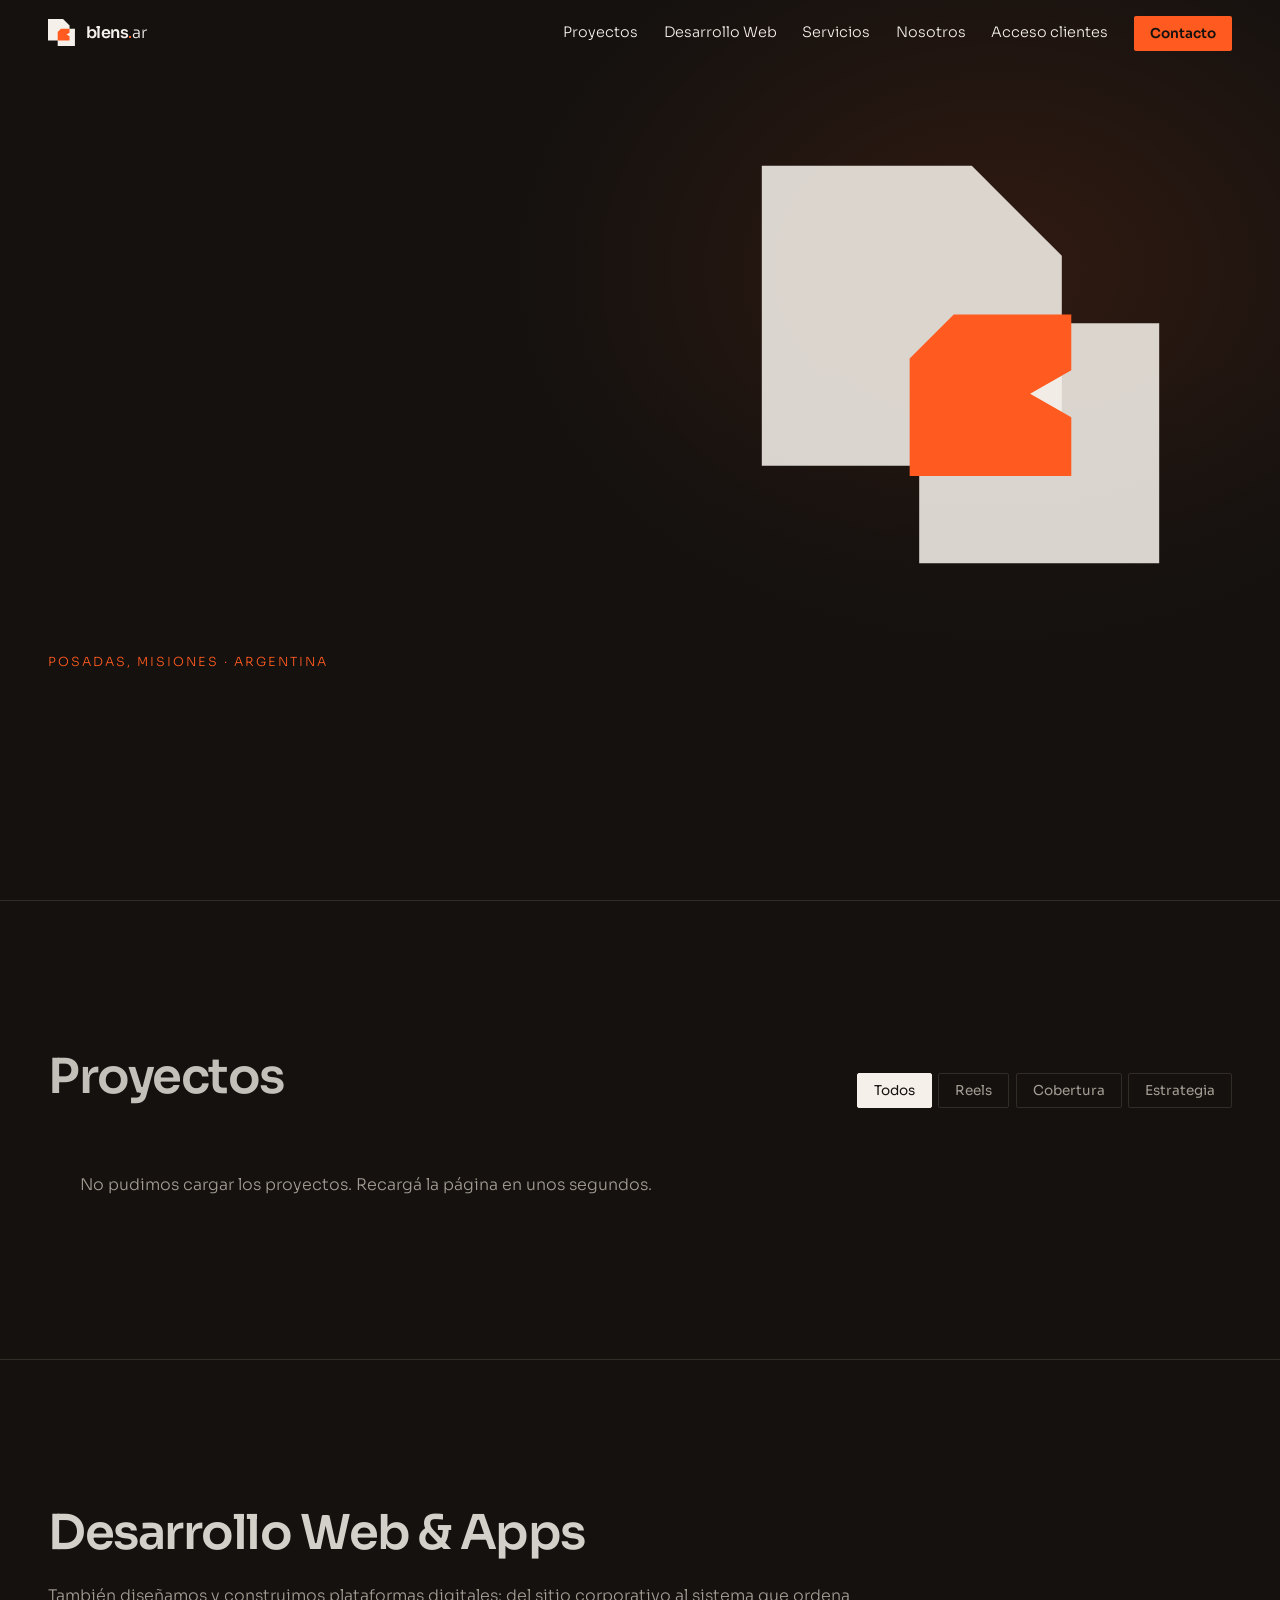
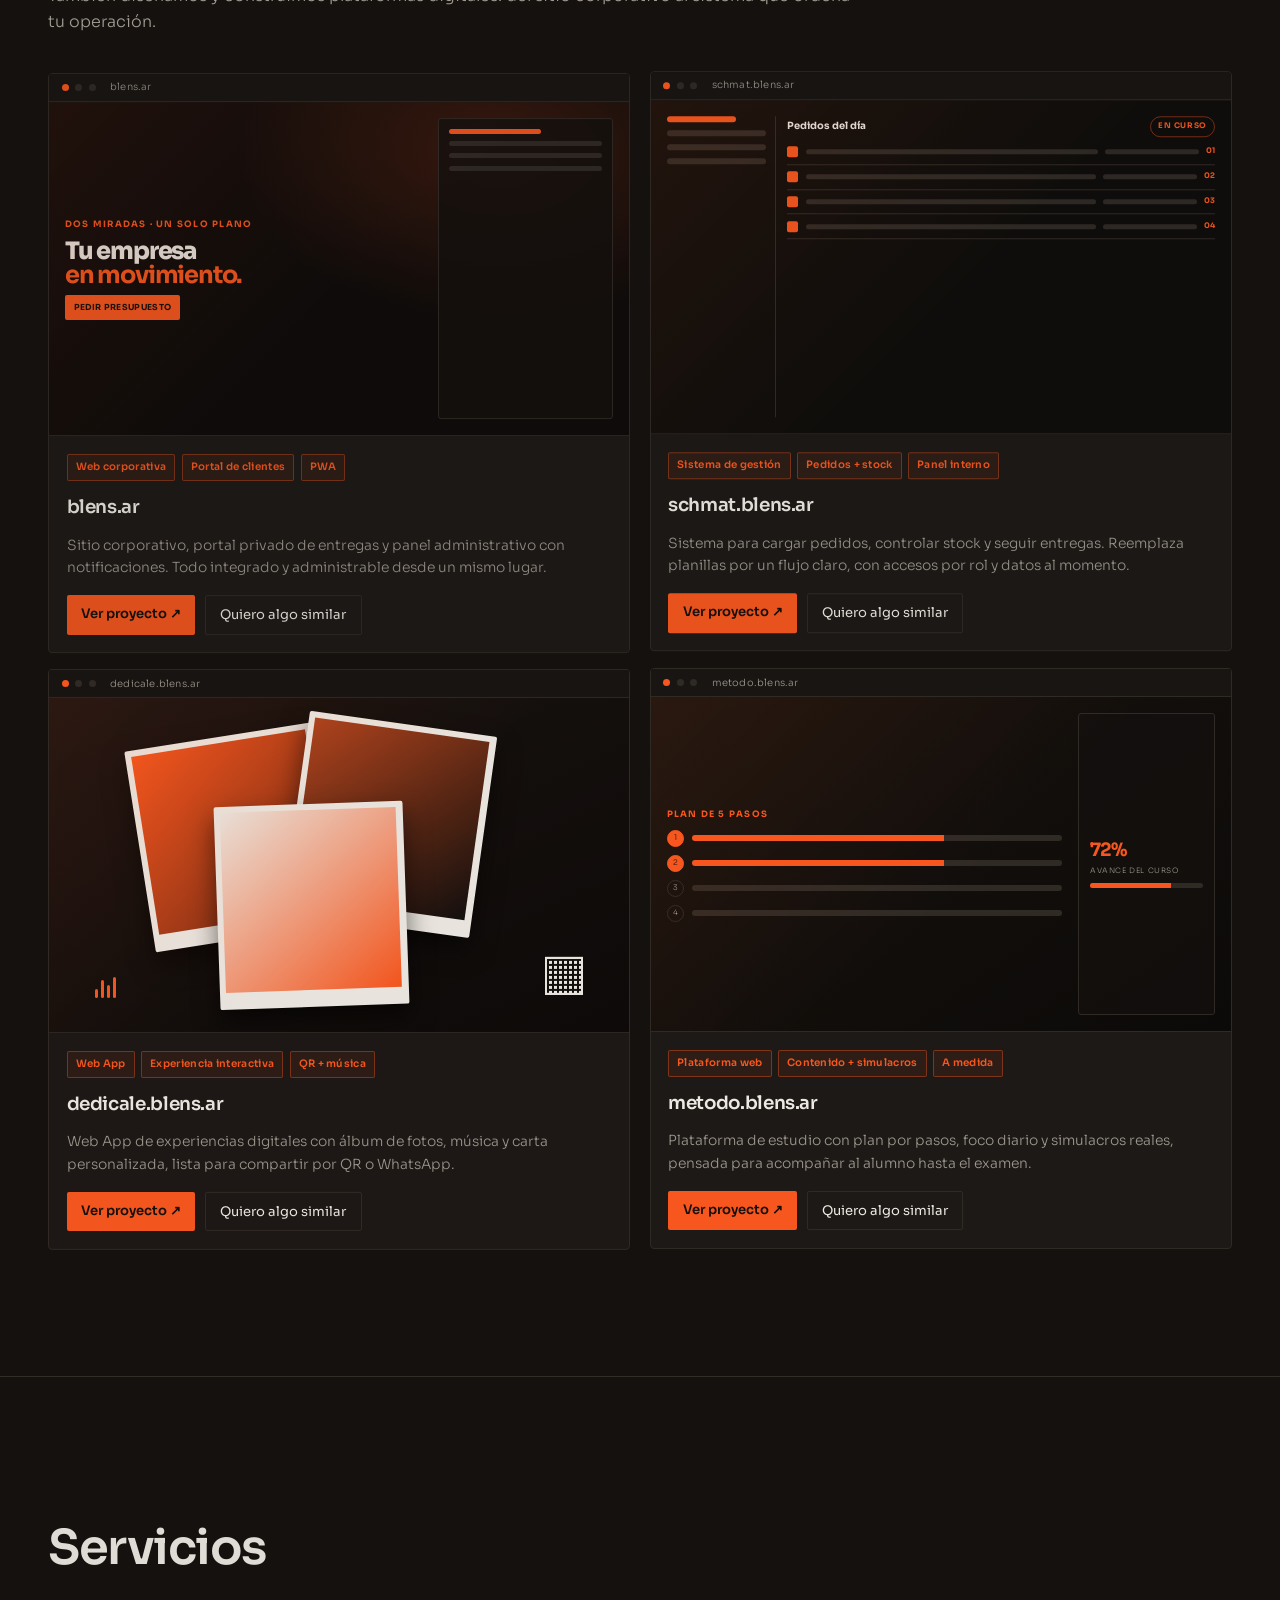
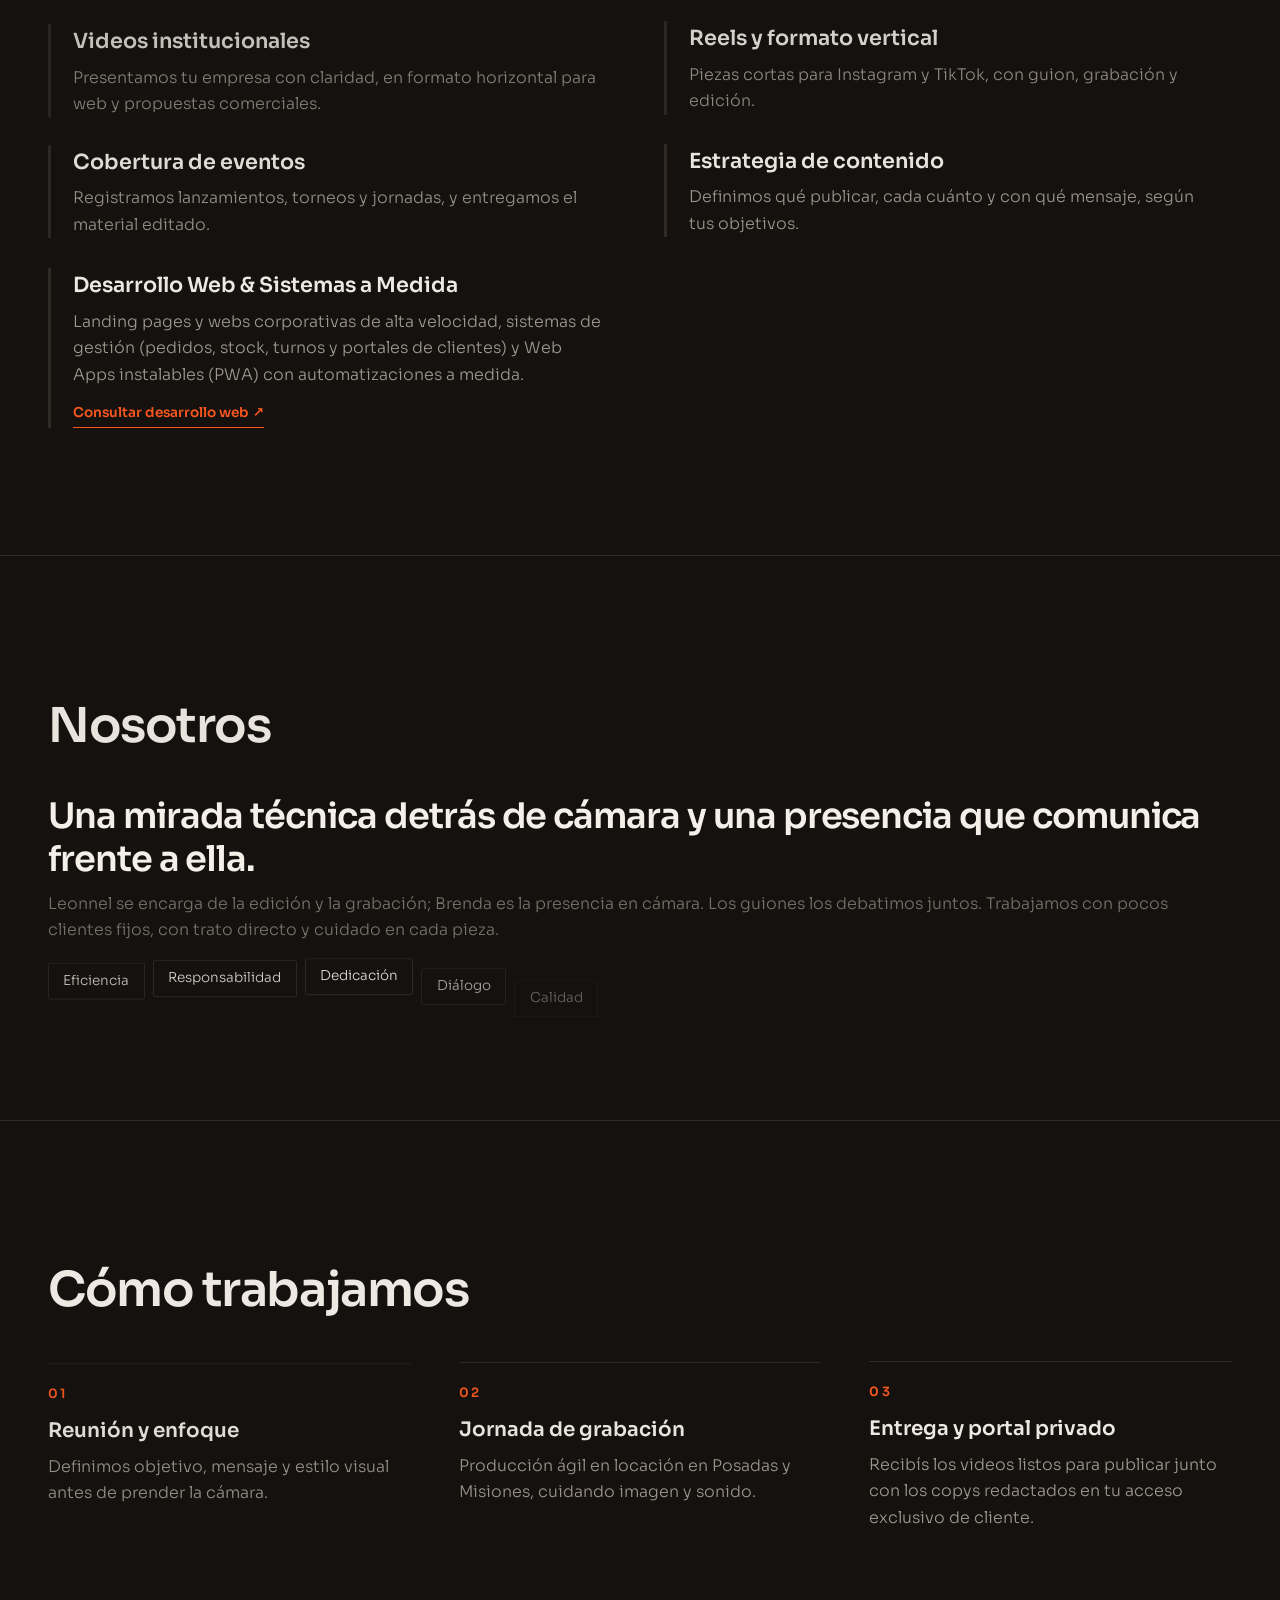
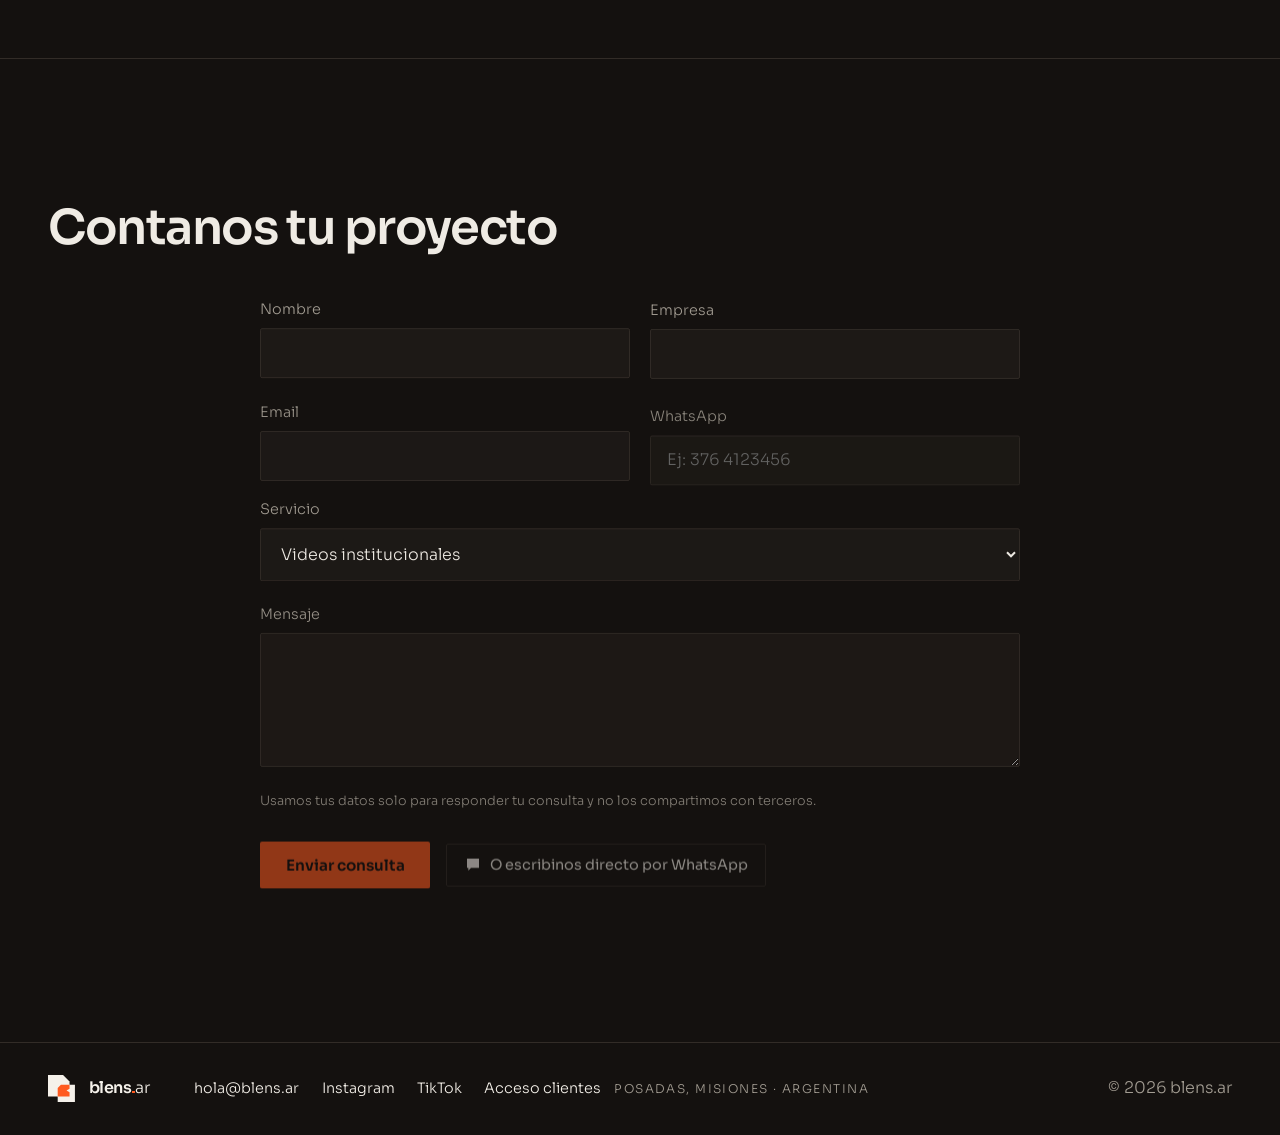
==== public/index.html @ 1a388235 "Optimiza rendimiento, móvil y SEO del sitio" ====
<!doctype html>
<html lang="es-AR">
<head>
<meta charset="utf-8">
<meta name="viewport" content="width=device-width,initial-scale=1">
<title>blens.ar | Audiovisual y Desarrollo Web en Posadas</title>
<meta name="description" content="Producción audiovisual y desarrollo web en Posadas, Misiones: videos, reels, landing pages, sistemas y apps a medida. Dos miradas, un solo plano.">
<meta name="theme-color" content="#14110F">
<meta name="geo.region" content="AR-N">
<meta name="geo.placename" content="Posadas, Misiones">
<meta name="geo.position" content="-27.3671;-55.8961">
<meta name="ICBM" content="-27.3671, -55.8961">
<link rel="canonical" href="https://blens.ar/">
<link rel="icon" href="assets/favicon.svg" type="image/svg+xml">
<link rel="apple-touch-icon" href="assets/apple-touch-icon.png">
<meta property="og:type" content="website"><meta property="og:locale" content="es_AR"><meta property="og:site_name" content="blens.ar">
<meta property="og:title" content="blens.ar | Audiovisual y Desarrollo Web en Posadas">
<meta property="og:description" content="Producción audiovisual y desarrollo web en Posadas, Misiones: videos, reels, landing pages, sistemas y apps a medida.">
<meta property="og:url" content="https://blens.ar/"><meta property="og:image" content="https://blens.ar/assets/og.png"><meta property="og:image:width" content="1200"><meta property="og:image:height" content="630">
<meta name="twitter:card" content="summary_large_image"><meta name="twitter:title" content="blens.ar | Audiovisual y Desarrollo Web en Posadas"><meta name="twitter:description" content="Producción audiovisual y desarrollo web en Posadas, Misiones: videos, reels, landing pages, sistemas y apps a medida."><meta name="twitter:image" content="https://blens.ar/assets/og.png">
<script type="application/ld+json">{"@context":"https://schema.org","@type":"ProfessionalService","name":"blens.ar","url":"https://blens.ar/","logo":"https://blens.ar/assets/og.png","description":"Producción audiovisual y desarrollo web a medida en Posadas, Misiones: videos, reels, landing pages, sistemas de gestión y Web Apps PWA para empresas.","telephone":"+54 9 376 458-8477","email":"hola@blens.ar","address":{"@type":"PostalAddress","addressLocality":"Posadas","addressRegion":"Misiones","addressCountry":"AR"},"areaServed":["AR","Posadas","Misiones"],"serviceType":["Producción audiovisual","Desarrollo web a medida","Sistemas de gestión","Web Apps PWA"],"hasOfferCatalog":{"@type":"OfferCatalog","name":"Servicios blens.ar","itemListElement":[{"@type":"OfferCatalog","name":"Audiovisual","itemListElement":[{"@type":"Offer","itemOffered":{"@type":"Service","name":"Videos y reels para empresas"}},{"@type":"Offer","itemOffered":{"@type":"Service","name":"Cobertura de eventos y estrategia de contenido"}}]},{"@type":"OfferCatalog","name":"Desarrollo Web y Apps","itemListElement":[{"@type":"Offer","itemOffered":{"@type":"Service","name":"Landing pages y webs corporativas"}},{"@type":"Offer","itemOffered":{"@type":"Service","name":"Sistemas de gestión y portales de clientes"}},{"@type":"Offer","itemOffered":{"@type":"Service","name":"Web Apps instalables PWA y automatizaciones"}}]}]},"sameAs":["https://www.instagram.com/blens.ar","https://www.tiktok.com/@blens.ar"]}</script>
<link rel="preconnect" href="https://fonts.googleapis.com">
<link rel="preconnect" href="https://fonts.gstatic.com" crossorigin>
<link rel="preload" as="style" href="https://fonts.googleapis.com/css2?family=Sora:wght@200;400;600;800&display=swap">
<link rel="stylesheet" href="https://fonts.googleapis.com/css2?family=Sora:wght@200;400;600;800&display=swap" media="print" data-fonts>
<noscript><link rel="stylesheet" href="https://fonts.googleapis.com/css2?family=Sora:wght@200;400;600;800&display=swap"></noscript>
<link rel="stylesheet" href="styles.css?v=20">
</head>
<body>
<a class="skip" href="#proyectos">Ir al contenido</a>
<svg class="sprite" aria-hidden="true">
  <symbol id="mark" viewBox="0 0 130 130"><polygon points="0,0 70,0 100,30 100,100 0,100" fill="#F5F1EA"/><polygon points="60,45 125,45 125,125 45,125 45,60" fill="#F5F1EA"/><polygon points="60,45 100,45 100,64 86,72 100,80 100,100 45,100 45,60" fill="#FF5A1F"/></symbol>
</svg>

<header class="nav" id="nav">
  <a class="brand" href="#inicio" aria-label="blens.ar, inicio"><svg class="mark"><use href="#mark"/></svg><span class="wm">blens<i></i><b>ar</b></span></a>
  <button class="burger" type="button" aria-label="Abrir menú" aria-expanded="false" aria-controls="menu"><span></span><span></span><span></span></button>
  <nav id="menu" aria-label="Principal">
    <a href="#proyectos">Proyectos</a><a href="#desarrollo">Desarrollo Web</a><a href="#servicios">Servicios</a><a href="#nosotros">Nosotros</a><a class="keep" href="portal/">Acceso clientes</a>
    <a class="btn sm" href="#contacto">Contacto</a>
  </nav>
</header>

<main>
<section class="hero" id="inicio">
  <div class="frames" aria-hidden="true"><svg viewBox="-5 -5 140 140"><polygon class="f1" points="0,0 70,0 100,30 100,100 0,100" fill="#F5F1EA"/><polygon class="f2" points="60,45 125,45 125,125 45,125 45,60" fill="#F5F1EA"/><polygon class="f3" points="60,45 100,45 100,64 86,72 100,80 100,100 45,100 45,60" fill="#FF5A1F"/></svg></div>
  <div class="hero-in">
    <h1><span class="ln">Dos miradas</span><span class="ln">para contar</span><span class="ln">tu empresa.</span></h1>
    <p class="loc">Posadas, Misiones · Argentina</p>
    <p class="lead">Producimos videos, reels y cobertura para empresas que quieren comunicar con seriedad y que los vean.</p>
    <div class="cta"><a class="btn mag" href="#contacto">Pedir presupuesto</a><a class="link" href="#proyectos">Ver proyectos</a><a class="wa-btn" data-wa href="wa.php?text=Hola%20Blens%2C%20quiero%20consultar%20por%20producci%C3%B3n%20de%20video%20para%20mi%20empresa." target="_blank" rel="noopener"><svg viewBox="0 0 24 24" width="16" height="16" fill="currentColor" aria-hidden="true"><path d="M3 3h18v14H9l-4 4v-4H3z"/></svg><span>Escribinos por WhatsApp</span></a></div>
  </div>
  <aside class="hero-feature" id="hero-feature" hidden></aside>
</section>

<section class="sec" id="proyectos">
  <div class="head">
    <h2 class="h2">Proyectos</h2>
    <div class="fwrap">
      <div class="filters" role="group" aria-label="Filtrar proyectos">
        <button class="on" data-f="all">Todos</button><button data-f="reels">Reels</button>
        <button data-f="cobertura">Cobertura</button><button data-f="estrategia">Estrategia</button>
      </div>
      <button class="client-chip" id="client-chip" type="button" hidden title="Quitar el filtro por cliente"></button>
    </div>
  </div>
  <div class="gwrap">
    <button class="gnav prev" type="button" aria-label="Ver anteriores" hidden><svg viewBox="0 0 24 24" width="20" height="20" aria-hidden="true"><path d="M15 5l-7 7 7 7" fill="none" stroke="currentColor" stroke-width="2.4" stroke-linecap="round" stroke-linejoin="round"/></svg></button>
    <div class="grid" id="grid">
    <p class="mut empty">Cargando proyectos…</p>
  </div>
    <button class="gnav next" type="button" aria-label="Ver más proyectos" hidden><svg viewBox="0 0 24 24" width="20" height="20" aria-hidden="true"><path d="M9 5l7 7-7 7" fill="none" stroke="currentColor" stroke-width="2.4" stroke-linecap="round" stroke-linejoin="round"/></svg></button>
  </div>
  <p class="swipe-hint" id="swipe-hint" hidden>Deslizá para ver más <span aria-hidden="true">→</span></p>
</section>

<section class="sec" id="desarrollo">
  <div class="head">
    <h2 class="h2">Desarrollo Web &amp; Apps</h2>
    <p class="sec-lead">También diseñamos y construimos plataformas digitales: del sitio corporativo al sistema que ordena tu operación.</p>
  </div>
  <div class="web-grid">
    <article class="web-card">
      <div class="mock mock-blens" aria-hidden="true">
        <div class="mock-bar"><span class="mock-dot"></span><span class="mock-dot"></span><span class="mock-dot"></span><span class="mock-url">blens.ar</span></div>
        <div class="mock-screen">
          <div class="mock-hero"><span class="mock-kicker">DOS MIRADAS · UN SOLO PLANO</span><span class="mock-title">Tu empresa<br><b>en movimiento.</b></span><span class="mock-cta">PEDIR PRESUPUESTO</span></div>
          <div class="mock-panel"><span></span><span></span><span></span><span></span></div>
        </div>
      </div>
      <div class="web-body">
        <div class="web-badges"><span>Web corporativa</span><span>Portal de clientes</span><span>PWA</span></div>
        <h3>blens.ar</h3>
        <p>Sitio corporativo, portal privado de entregas y panel administrativo con notificaciones. Todo integrado y administrable desde un mismo lugar.</p>
        <div class="web-actions">
          <a class="btn sm" href="https://blens.ar/" target="_blank" rel="noopener" aria-label="Ver proyecto blens.ar en una pestaña nueva">Ver proyecto ↗</a>
          <a class="wa-btn sm" data-wa-web href="wa.php?text=Hola%20Leo%2C%20me%20interesa%20consultar%20por%20el%20desarrollo%20de%20una%20p%C3%A1gina%20web%20o%20sistema%20a%20medida." target="_blank" rel="noopener">Quiero algo similar</a>
        </div>
      </div>
    </article>
    <article class="web-card">
      <div class="mock mock-schmat" aria-hidden="true">
        <div class="mock-bar"><span class="mock-dot"></span><span class="mock-dot"></span><span class="mock-dot"></span><span class="mock-url">schmat.blens.ar</span></div>
        <div class="mock-screen">
          <div class="mock-side"><span></span><span></span><span></span><span></span></div>
          <div class="mock-dash">
            <div class="mock-head"><b>Pedidos del día</b><em>EN CURSO</em></div>
            <div class="mock-table">
              <div class="mock-row"><i></i><span></span><span class="mock-cut"></span><b>01</b></div>
              <div class="mock-row"><i></i><span></span><span class="mock-cut"></span><b>02</b></div>
              <div class="mock-row"><i></i><span></span><span class="mock-cut"></span><b>03</b></div>
              <div class="mock-row"><i></i><span></span><span class="mock-cut"></span><b>04</b></div>
            </div>
          </div>
        </div>
      </div>
      <div class="web-body">
        <div class="web-badges"><span>Sistema de gestión</span><span>Pedidos + stock</span><span>Panel interno</span></div>
        <h3>schmat.blens.ar</h3>
        <p>Sistema para cargar pedidos, controlar stock y seguir entregas. Reemplaza planillas por un flujo claro, con accesos por rol y datos al momento.</p>
        <div class="web-actions">
          <a class="btn sm" href="https://schmat.blens.ar/" target="_blank" rel="noopener" aria-label="Ver proyecto schmat.blens.ar en una pestaña nueva">Ver proyecto ↗</a>
          <a class="wa-btn sm" data-wa-web href="wa.php?text=Hola%20Leo%2C%20me%20interesa%20consultar%20por%20el%20desarrollo%20de%20una%20p%C3%A1gina%20web%20o%20sistema%20a%20medida." target="_blank" rel="noopener">Quiero algo similar</a>
        </div>
      </div>
    </article>
    <article class="web-card">
      <div class="mock mock-dedicale" aria-hidden="true">
        <div class="mock-bar"><span class="mock-dot"></span><span class="mock-dot"></span><span class="mock-dot"></span><span class="mock-url">dedicale.blens.ar</span></div>
        <div class="mock-screen">
          <div class="mock-polaroids">
            <span class="mock-polaroid"></span><span class="mock-polaroid"></span><span class="mock-polaroid"></span>
            <span class="mock-music"><i></i><i></i><i></i><i></i></span>
            <span class="mock-qr"></span>
          </div>
        </div>
      </div>
      <div class="web-body">
        <div class="web-badges"><span>Web App</span><span>Experiencia interactiva</span><span>QR + música</span></div>
        <h3>dedicale.blens.ar</h3>
        <p>Web App de experiencias digitales con álbum de fotos, música y carta personalizada, lista para compartir por QR o WhatsApp.</p>
        <div class="web-actions">
          <a class="btn sm" href="https://dedicale.blens.ar/" target="_blank" rel="noopener" aria-label="Ver proyecto dedicale.blens.ar en una pestaña nueva">Ver proyecto ↗</a>
          <a class="wa-btn sm" data-wa-web href="wa.php?text=Hola%20Leo%2C%20me%20interesa%20consultar%20por%20el%20desarrollo%20de%20una%20p%C3%A1gina%20web%20o%20sistema%20a%20medida." target="_blank" rel="noopener">Quiero algo similar</a>
        </div>
      </div>
    </article>
    <article class="web-card">
      <div class="mock mock-metodo" aria-hidden="true">
        <div class="mock-bar"><span class="mock-dot"></span><span class="mock-dot"></span><span class="mock-dot"></span><span class="mock-url">metodo.blens.ar</span></div>
        <div class="mock-screen">
          <div class="mock-plan">
            <b class="mock-plan-head">PLAN DE 5 PASOS</b>
            <div class="mock-mstep on"><i>1</i><span></span></div>
            <div class="mock-mstep on"><i>2</i><span></span></div>
            <div class="mock-mstep"><i>3</i><span></span></div>
            <div class="mock-mstep"><i>4</i><span></span></div>
          </div>
          <div class="mock-progress"><b>72%</b><span>AVANCE DEL CURSO</span><div class="mock-progress-bar"></div></div>
        </div>
      </div>
      <div class="web-body">
        <div class="web-badges"><span>Plataforma web</span><span>Contenido + simulacros</span><span>A medida</span></div>
        <h3>metodo.blens.ar</h3>
        <p>Plataforma de estudio con plan por pasos, foco diario y simulacros reales, pensada para acompañar al alumno hasta el examen.</p>
        <div class="web-actions">
          <a class="btn sm" href="https://metodo.blens.ar/" target="_blank" rel="noopener" aria-label="Ver proyecto metodo.blens.ar en una pestaña nueva">Ver proyecto ↗</a>
          <a class="wa-btn sm" data-wa-web href="wa.php?text=Hola%20Leo%2C%20me%20interesa%20consultar%20por%20el%20desarrollo%20de%20una%20p%C3%A1gina%20web%20o%20sistema%20a%20medida." target="_blank" rel="noopener">Quiero algo similar</a>
        </div>
      </div>
    </article>
  </div>
</section>

<section class="sec" id="clientes" hidden>
  <h2 class="h2">Confían en nosotros</h2>
  <div class="logos" id="logos"></div>
</section>

<section class="sec" id="servicios">
  <h2 class="h2">Servicios</h2>
  <ul class="svc">
    <li><h3>Videos institucionales</h3><p>Presentamos tu empresa con claridad, en formato horizontal para web y propuestas comerciales.</p></li>
    <li><h3>Reels y formato vertical</h3><p>Piezas cortas para Instagram y TikTok, con guion, grabación y edición.</p></li>
    <li><h3>Cobertura de eventos</h3><p>Registramos lanzamientos, torneos y jornadas, y entregamos el material editado.</p></li>
    <li><h3>Estrategia de contenido</h3><p>Definimos qué publicar, cada cuánto y con qué mensaje, según tus objetivos.</p></li>
    <li><h3>Desarrollo Web &amp; Sistemas a Medida</h3><p>Landing pages y webs corporativas de alta velocidad, sistemas de gestión (pedidos, stock, turnos y portales de clientes) y Web Apps instalables (PWA) con automatizaciones a medida.</p><a class="svc-wa" data-wa-web href="wa.php?text=Hola%20Leo%2C%20me%20interesa%20consultar%20por%20el%20desarrollo%20de%20una%20p%C3%A1gina%20web%20o%20sistema%20a%20medida." target="_blank" rel="noopener">Consultar desarrollo web ↗</a></li>
  </ul>
</section>

<section class="sec" id="nosotros">
  <h2 class="h2">Nosotros</h2>
  <div class="about">
    <div><p class="big">Una mirada técnica detrás de cámara y una presencia que comunica frente a ella.</p>
    <p class="mut">Leonnel se encarga de la edición y la grabación; Brenda es la presencia en cámara. Los guiones los debatimos juntos. Trabajamos con pocos clientes fijos, con trato directo y cuidado en cada pieza.</p>
    <ul class="vals"><li>Eficiencia</li><li>Responsabilidad</li><li>Dedicación</li><li>Diálogo</li><li>Calidad</li></ul></div>
    <div class="phone" hidden><div class="cvw" id="player">
    <video id="sr" playsinline preload="none" data-lazy></video>
  </div><img class="phone-frame" src="assets/mockup-iphone.webp" alt="" aria-hidden="true" width="388" height="800" loading="lazy"></div>
  </div>
</section>

<section class="sec" id="proceso">
  <h2 class="h2">Cómo trabajamos</h2>
  <ol class="steps">
    <li><span class="n">01</span><h3>Reunión y enfoque</h3><p>Definimos objetivo, mensaje y estilo visual antes de prender la cámara.</p></li>
    <li><span class="n">02</span><h3>Jornada de grabación</h3><p>Producción ágil en locación en Posadas y Misiones, cuidando imagen y sonido.</p></li>
    <li><span class="n">03</span><h3>Entrega y portal privado</h3><p>Recibís los videos listos para publicar junto con los copys redactados en tu acceso exclusivo de cliente.</p></li>
  </ol>
</section>

<section class="sec" id="contacto">
  <h2 class="h2">Contanos tu proyecto</h2>
  <form id="form" action="/contact.php" method="post" novalidate>
    <label>Nombre<input name="nombre" required maxlength="80" autocomplete="name"></label>
    <label>Empresa<input name="empresa" maxlength="80" autocomplete="organization"></label>
    <label>Email<input name="email" type="email" required maxlength="120" autocomplete="email"></label>
    <label>WhatsApp<input name="telefono" type="tel" maxlength="30" autocomplete="tel" placeholder="Ej: 376 4123456"></label>
    <label class="full">Servicio
      <select name="servicio"><option>Videos institucionales</option><option>Reels y formato vertical</option><option>Cobertura de eventos</option><option>Estrategia de contenido</option><option>Otro</option></select>
    </label>
    <label class="full">Mensaje<textarea name="mensaje" rows="5" required maxlength="2000"></textarea></label>
    <input class="hp" name="website" tabindex="-1" autocomplete="off" aria-hidden="true">
    <input type="hidden" name="ts" id="ts">
    <p class="note full">Usamos tus datos solo para responder tu consulta y no los compartimos con terceros.</p>
    <div class="form-cta">
      <button class="btn" type="submit">Enviar consulta</button>
      <a class="wa-btn" data-wa href="wa.php?text=Hola%20Blens%2C%20quiero%20consultar%20por%20producci%C3%B3n%20de%20video%20para%20mi%20empresa." target="_blank" rel="noopener"><svg viewBox="0 0 24 24" width="16" height="16" fill="currentColor" aria-hidden="true"><path d="M3 3h18v14H9l-4 4v-4H3z"/></svg><span>O escribinos directo por WhatsApp</span></a>
    </div>
    <p id="status" role="status" aria-live="polite"></p>
  </form>
</section>
</main>

<footer class="foot"><svg class="mark"><use href="#mark"/></svg><span class="wm">blens<i></i><b>ar</b></span>
  <nav class="social" aria-label="Contacto y redes"><a href="mailto:hola@blens.ar">hola@blens.ar</a><a href="https://www.instagram.com/blens.ar" rel="noopener" target="_blank">Instagram</a><a href="https://www.tiktok.com/@blens.ar" rel="noopener" target="_blank">TikTok</a><a href="portal/">Acceso clientes</a></nav>
  <span class="loc">Posadas, Misiones · Argentina</span>
  <span class="mut">© 2026 blens.ar</span></footer>

<script src="assets/gsap.min.js" defer></script>
<script src="assets/ScrollTrigger.min.js" defer></script>
<script src="assets/player.js?v=13" defer></script>
<script src="assets/nav.js?v=3" defer></script>
<script src="main.js?v=18" defer></script>
</body>
</html>
---- public/styles.css ----
:root{--c:#14110F;--c2:#1e1a17;--h:#F5F1EA;--o:#FF5A1F;--accent:#FF5A1F;--mut:#a39d93;--line:#322c27}
*{box-sizing:border-box;margin:0;padding:0}
html{scroll-behavior:smooth;overflow-x:hidden}
body{background:var(--c);color:var(--h);font:300 1rem/1.65 Sora,system-ui,sans-serif;-webkit-font-smoothing:antialiased;overflow-x:hidden;overflow-wrap:break-word}
h1,h2,h3{overflow-wrap:break-word}
a{color:inherit;text-decoration:none}
:focus-visible{outline:2px solid var(--o);outline-offset:3px}
.mut{color:var(--mut)}
.mark{width:28px;height:28px;color:var(--h)}
.nav{position:fixed;inset:0 0 auto;z-index:50;display:flex;justify-content:space-between;align-items:center;padding:1rem clamp(1rem,4vw,3rem);transition:background .3s,border-color .3s;border-bottom:1px solid transparent}
.nav.solid{background:rgba(20,17,15,.92);backdrop-filter:blur(8px);border-color:var(--line)}
.brand{display:flex;gap:.6rem;align-items:center;font-weight:600;letter-spacing:-.02em}
.nav nav{display:flex;gap:1.6rem;align-items:center;font-size:.9rem}
.nav nav a:not(.btn):hover{color:var(--o)}
.btn{display:inline-block;background:var(--o);color:var(--c);font:600 .95rem Sora,sans-serif;padding:.9rem 1.6rem;border:0;border-radius:2px;cursor:pointer;transition:background .2s,color .2s}
.btn:hover{background:var(--h)}
.btn.sm{padding:.55rem 1rem;font-size:.85rem}
.link{border-bottom:1px solid var(--mut);padding-bottom:2px}.link:hover{border-color:var(--o);color:var(--o)}
/* hero */
.hero{position:relative;min-height:100svh;display:flex;align-items:flex-end;padding:8rem clamp(1rem,4vw,3rem) 4rem;overflow:hidden;background:radial-gradient(55% 60% at 78% 30%,rgba(255,90,31,.12),transparent 70%)}
.hero::after{content:"";position:absolute;inset:0;background:linear-gradient(to top,var(--c) 5%,transparent 60%)}
.frames{position:absolute;right:clamp(1rem,8vw,8rem);top:18vh;width:min(38vw,420px);aspect-ratio:1;z-index:1}
.hero-in{position:relative;z-index:2;max-width:900px;min-width:0}
.loc{font-size:.78rem;letter-spacing:.16em;text-transform:uppercase;color:var(--mut)}
.hero-in .loc{margin-top:1.2rem;color:var(--o)}
.hero-feature{display:none;position:absolute;right:clamp(1rem,4vw,3rem);bottom:4rem;z-index:3;width:min(300px,24vw)}
.hero-feature[hidden]{display:none!important}
@media(min-width:1100px){.hero-feature:not([hidden]){display:block}}
.hf-link{position:relative;display:block;overflow:hidden;border:1px solid var(--line);background:var(--c2);aspect-ratio:16/9}
.hf-link video{position:absolute;inset:0;width:100%;height:100%;object-fit:cover;filter:grayscale(.35) brightness(.75);transition:scale .6s,filter .4s}
.hf-link:hover video{scale:1.04;filter:none}
.hf-link::after{content:"";position:absolute;inset:0;background:linear-gradient(transparent 35%,rgba(20,17,15,.94));z-index:1;pointer-events:none}
.hf-body{position:absolute;left:0;right:0;bottom:0;z-index:2;display:flex;flex-direction:column;gap:.2rem;padding:1rem}
.hf-k{font-size:.68rem;letter-spacing:.18em;text-transform:uppercase;color:var(--o)}
.hf-t{font-weight:600;font-size:1.05rem;line-height:1.2}
.hf-m{font-size:.8rem;color:var(--mut)}
.hf-play{position:absolute;right:.8rem;top:.8rem;z-index:2;width:34px;height:34px;border-radius:50%;background:var(--o);color:var(--c);display:grid;place-items:center}
h1{font-weight:800;font-size:clamp(2.6rem,8vw,6.5rem);line-height:.98;letter-spacing:-.045em}
.ln{display:block;overflow:hidden}.ln>span{display:block}
.lead{max-width:48ch;margin:1.8rem 0;color:var(--mut);font-size:1.1rem}
.cta{display:flex;gap:2rem;align-items:center;flex-wrap:wrap}
/* secciones */
.sec{padding:clamp(4rem,10vw,8rem) clamp(1rem,4vw,3rem);border-top:1px solid var(--line);max-width:1400px;margin:0 auto;scroll-margin-top:76px}
.h2{font-weight:600;font-size:clamp(1.8rem,4vw,3rem);letter-spacing:-.03em;margin-bottom:2rem}
.head{display:flex;justify-content:space-between;align-items:flex-end;flex-wrap:wrap;gap:1rem;margin-bottom:2rem}.head .h2{margin:0}
/* player */
.player{position:relative;background:#000;aspect-ratio:16/9;border:1px solid var(--line)}
.player video{width:100%;height:100%;object-fit:cover;display:block}
.pbig{position:absolute;left:50%;top:50%;translate:-50% -50%;width:92px;height:92px;background:var(--o);color:var(--c);border:0;border-radius:2px;cursor:pointer;display:grid;place-items:center;transition:scale .2s}
.pbig:hover{scale:1.08}.pbig svg{width:34px}
.player.playing .pbig{opacity:0;pointer-events:none}
.ctrl{position:absolute;inset:auto 0 0;display:flex;gap:1rem;align-items:center;padding:.8rem 1rem;background:linear-gradient(transparent,rgba(0,0,0,.8));font-size:.8rem}
.ctrl button{background:none;border:0;color:var(--h);font:inherit;cursor:pointer}.ctrl button:hover{color:var(--o)}
.bar{flex:1;height:4px;background:var(--line);cursor:pointer}.bar div{height:100%;width:0;background:var(--o)}
/* grid */
.filters{display:flex;gap:.4rem;flex-wrap:wrap}
.filters button{background:none;border:1px solid var(--line);color:var(--mut);font:400 .85rem Sora,sans-serif;padding:.5rem 1rem;border-radius:2px;cursor:pointer;transition:.2s}
.filters button:hover{border-color:var(--o);color:var(--h)}.filters button.on{background:var(--h);color:var(--c);border-color:var(--h)}
.grid{display:grid;grid-template-columns:repeat(3,1fr);gap:1px;background:var(--line);border:1px solid var(--line)}
.card{position:relative;overflow:hidden;background:var(--c2);aspect-ratio:4/5;cursor:pointer}
.card.wide{grid-column:span 2;aspect-ratio:auto}
.card img,.card video{position:absolute;inset:0;width:100%;height:100%;object-fit:cover;transition:scale .6s,opacity .4s,filter .4s;filter:grayscale(.8) brightness(.7)}
.card video{opacity:0}
.card:hover img,.card:hover video{scale:1.05;filter:none}.card:hover video{opacity:1}
.meta{position:absolute;inset:auto 0 0;padding:1.4rem;background:linear-gradient(transparent,rgba(20,17,15,.95));transform:translateY(.8rem);transition:transform .4s}
.card:hover .meta{transform:none}.meta h3{font-weight:600;font-size:1.15rem}.meta p{color:var(--mut);font-size:.85rem}
.card::before{content:"";position:absolute;left:0;top:0;width:0;height:3px;background:var(--o);z-index:2;transition:width .5s}.card:hover::before{width:100%}
/* servicios */
.svc{list-style:none;display:grid;grid-template-columns:repeat(2,1fr);gap:2rem 3rem}
.svc li{border-left:3px solid var(--line);padding-left:1.4rem;transition:border-color .3s}.svc li:hover{border-color:var(--o)}
.svc h3{font-weight:600;font-size:1.3rem;margin-bottom:.4rem}.svc p{color:var(--mut);max-width:44ch}
/* form */
#form{display:grid;grid-template-columns:1fr 1fr;gap:1.2rem;max-width:760px;margin:0 auto}
label{display:grid;gap:.4rem;font-size:.9rem;color:var(--mut)}.full,#form .btn,#status{grid-column:1/-1}
input,select,textarea{background:var(--c2);border:1px solid var(--line);color:var(--h);font:300 1rem Sora,sans-serif;padding:.85rem 1rem;border-radius:2px}
input:focus,select:focus,textarea:focus{border-color:var(--o);outline:0}
.hp{position:absolute;left:-9999px}
#status{min-height:1.5em}#status.err{color:#ff8a66}#status.ok{color:var(--h)}
.foot{display:flex;gap:.8rem;align-items:center;padding:2rem clamp(1rem,4vw,3rem);border-top:1px solid var(--line)}.foot .mut{margin-left:auto}.foot .loc{font-size:.75rem;letter-spacing:.12em;text-transform:uppercase}
@media(max-width:800px){.nav nav a:not(.btn){display:none}.grid{grid-template-columns:1fr}.card.wide{grid-column:auto;aspect-ratio:4/5}.svc,form{grid-template-columns:1fr}.frames{opacity:.5;top:12vh}}
@media(max-width:768px){#form{grid-template-columns:1fr}#form .form-cta{align-items:stretch;flex-direction:column}#form .form-cta .btn,#form .form-cta .wa-btn{width:100%;justify-content:center}}
@media(prefers-reduced-motion:reduce){*{transition:none!important}html{scroll-behavior:auto}}

.sprite{position:absolute;width:0;height:0}
.skip{position:absolute;left:1rem;top:-4rem;background:var(--o);color:var(--c);padding:.6rem 1rem;z-index:100;border-radius:2px}.skip:focus{top:1rem}
.note{font-size:.8rem;color:var(--mut)}
.social{display:flex;gap:1.4rem;margin-left:2rem;font-size:.9rem}.social a:hover{color:var(--o)}
.foot{flex-wrap:wrap}
.err404{min-height:100svh;display:grid;place-content:center;gap:1.2rem;padding:2rem}
.frames svg{width:100%;height:100%;overflow:visible;display:block}
.wm{font-weight:600;letter-spacing:-.03em}.wm i{display:inline-block;width:.16em;height:.16em;background:var(--o);margin:0 .05em 0 .04em}.wm b{font-weight:300}
.two{display:grid;grid-template-columns:1.2fr 1fr;gap:3rem}
.big{font-size:clamp(1.4rem,3vw,2.2rem);font-weight:600;letter-spacing:-.03em;line-height:1.2}
.vals{list-style:none;display:flex;flex-wrap:wrap;gap:.5rem;margin-top:1.4rem}.vals li{border:1px solid var(--line);padding:.4rem .9rem;border-radius:2px;font-size:.85rem}
@media(max-width:800px){.two{grid-template-columns:1fr}}
.card.nop video{opacity:1;filter:grayscale(.8) brightness(.7)}.card.nop:hover video{filter:none}
.empty{padding:2rem;background:var(--c)}
.stretch{position:absolute;inset:0;z-index:3}
.pj{max-width:1100px;margin:0 auto;padding:7rem clamp(1rem,4vw,3rem) 4rem}
.back{color:var(--mut);font-size:.9rem}.back:hover{color:var(--o)}
.pj h1{font-size:clamp(2rem,5vw,3.6rem);letter-spacing:-.04em;line-height:1.05;margin:1rem 0 .5rem}
.pj .sub{color:var(--mut);margin-bottom:2rem}
.pv{background:#000;border:1px solid var(--line);display:flex;justify-content:center}.pv video{max-width:100%;max-height:80vh;display:block}
.pj .cols{display:grid;grid-template-columns:1fr 2fr;gap:3rem;margin-top:3rem}
.pj h2{font-size:1rem;font-weight:600;color:var(--o);margin-bottom:.5rem}.pj .blk{margin-bottom:1.6rem}
.pj .cta2{margin-top:3rem;padding-top:2rem;border-top:1px solid var(--line);display:flex;gap:1.5rem;align-items:center;flex-wrap:wrap}
@media(max-width:800px){.pj .cols{grid-template-columns:1fr}}
.nav form{display:inline}.lg{max-width:360px;margin:22vh auto 4rem;display:grid;gap:1rem;padding:0 1rem}
.ent{display:grid;grid-template-columns:repeat(auto-fill,minmax(260px,1fr));gap:1px;background:var(--line);border:1px solid var(--line)}
.ent a{position:relative;display:block;aspect-ratio:16/10;background:var(--c2);overflow:hidden}.ent img{width:100%;height:100%;object-fit:cover;filter:brightness(.65);transition:scale .5s,filter .4s}
.ent a:hover img{scale:1.05;filter:none}.ent span{position:absolute;inset:auto 0 0;padding:1rem;background:linear-gradient(transparent,rgba(20,17,15,.95));display:grid}.ent small{color:var(--mut)}
@media(max-width:800px){.nav nav a.keep:not(.btn){display:inline;font-size:.8rem}}
.about{display:grid;grid-template-columns:1fr minmax(240px,360px);gap:3rem;align-items:center}
.about .player{aspect-ratio:9/16;max-height:80vh;width:100%;margin:0 auto}.about .player video{object-fit:cover}
.about .ctrl{gap:.6rem;font-size:.75rem}
@media(max-width:800px){.about{grid-template-columns:1fr}.about .player{max-width:340px}}

.cvw{position:relative;background:#000;overflow:hidden;border:1px solid var(--line)}
.cvw video{display:block;width:100%;background:#000}
.cv-big{position:absolute;left:50%;top:50%;translate:-50% -50%;width:84px;height:84px;border:0;border-radius:6px;background:var(--o);color:var(--c);display:grid;place-items:center;cursor:pointer;transition:scale .2s,opacity .25s;box-shadow:0 10px 30px rgba(0,0,0,.45)}
.cv-big:hover{scale:1.08}.cv-big svg{width:34px;height:34px}.cvw.playing .cv-big{opacity:0;pointer-events:none}
.cv-bar{position:absolute;inset:auto 0 0;display:flex;align-items:center;gap:.45rem;padding:.7rem;background:linear-gradient(transparent,rgba(0,0,0,.78));opacity:0;transition:opacity .25s}
.cvw:hover .cv-bar,.cvw:not(.playing) .cv-bar,.cvw:focus-within .cv-bar{opacity:1}
@media(hover:none){.cv-bar{opacity:1}}
.cv-b{background:rgba(20,17,15,.6);color:var(--h);border:0;border-radius:4px;width:36px;height:36px;display:grid;place-items:center;cursor:pointer;transition:background .2s,color .2s}
.cv-b:hover{background:var(--o);color:var(--c)}.cv-b svg{width:18px;height:18px}
.cv-prog{flex:1;height:6px;background:rgba(245,241,234,.25);border-radius:3px;cursor:pointer}.cv-prog i{display:block;height:100%;width:0;background:var(--o);border-radius:3px}
.cv-pp .i-pause,.cvw.playing .cv-pp .i-play,.cv-mu .i-mute,.cvw.muted .cv-mu .i-vol{display:none}.cvw.playing .cv-pp .i-pause,.cvw.muted .cv-mu .i-mute{display:block}
.cv-snd{position:absolute;left:.8rem;top:.8rem;background:var(--o);color:var(--c);border:0;border-radius:4px;padding:.55rem .9rem;font:600 .8rem Sora,sans-serif;cursor:pointer;box-shadow:0 6px 20px rgba(0,0,0,.4)}
@keyframes grow{from{transform:scale(.93);opacity:.5}to{transform:none;opacity:1}}.cvw.grow{animation:grow .55s cubic-bezier(.2,.8,.2,1)}
.pv2{width:fit-content;max-width:100%;margin:0 auto}.pv2 video{max-height:85vh;max-width:100%;width:auto;height:auto;margin:0 auto}
.about .cvw{aspect-ratio:9/16;max-height:80vh;width:100%;margin:0 auto}.about .cvw video{height:100%;object-fit:cover}

[hidden]{display:none!important}
.about{grid-template-columns:minmax(0,1fr) minmax(240px,360px)}.about>*{min-width:0}.about .cvw{max-width:100%}
@media(max-width:800px){.about{grid-template-columns:minmax(0,1fr)}.about .cvw{max-width:340px}}
.logos{display:flex;flex-wrap:wrap;gap:1rem}.logos .lg{background:var(--h);border-radius:4px;padding:.9rem 1.4rem;display:grid;place-items:center;min-width:140px;height:84px}
.logos img{max-height:52px;max-width:150px;width:auto;height:auto;object-fit:contain}
.clogo{max-height:56px;max-width:180px;width:auto;height:auto;display:block;background:var(--h);padding:.4rem .7rem;border-radius:4px;margin-bottom:.8rem}
.cv-bar{background:rgba(20,17,15,.88);border-top:1px solid var(--line)}.cv-b{flex:none;min-width:38px;min-height:38px;padding:0}
.cv-time{font:600 .72rem Sora,sans-serif;color:var(--h);min-width:5.6em;text-align:center;flex:none}
.logos{display:grid;grid-template-columns:repeat(auto-fill,minmax(220px,1fr));gap:1rem}
.logos .lg{min-width:0;height:130px;padding:1.2rem 1.6rem;display:grid;place-items:center}
.logos img{width:100%;height:100%;max-width:none;max-height:none;object-fit:contain}
@media(max-width:600px){.logos{grid-template-columns:repeat(2,1fr)}.logos .lg{height:100px;padding:1rem}}
.wa{position:fixed;right:max(1rem,env(safe-area-inset-right));bottom:max(1rem,env(safe-area-inset-bottom));z-index:50;display:inline-flex;align-items:center;gap:.55rem;background:var(--o);color:var(--c);font:600 .9rem Sora,sans-serif;padding:.8rem 1.2rem .8rem 1rem;clip-path:polygon(0 0,calc(100% - 12px) 0,100% 12px,100% 100%,0 100%);transition:background .2s}
.wa:hover,.wa:focus-visible{background:var(--h)}
@media(max-width:600px){.wa span{display:none}.wa{padding:.8rem}}

/* menú del celular */
.burger{display:none;position:relative;flex:none;width:46px;height:46px;padding:0;background:none;border:1px solid var(--line);border-radius:4px;cursor:pointer}
.burger span{position:absolute;left:12px;right:12px;height:2px;background:var(--h);transition:transform .25s,opacity .2s,top .25s}
.burger span:nth-child(1){top:15px}.burger span:nth-child(2){top:22px}.burger span:nth-child(3){top:29px}
.nav.open .burger{border-color:var(--o)}
.nav.open .burger span:nth-child(1){top:22px;transform:rotate(45deg)}
.nav.open .burger span:nth-child(2){opacity:0}
.nav.open .burger span:nth-child(3){top:22px;transform:rotate(-45deg)}
@media(max-width:800px){
  .burger{display:block}
  .nav nav{display:none;position:absolute;left:0;right:0;top:100%;flex-direction:column;align-items:stretch;gap:0;background:rgba(20,17,15,.98);border-bottom:1px solid var(--line);padding:.4rem clamp(1rem,4vw,3rem) 1.4rem}
  .nav.open nav{display:flex}
  .nav nav a:not(.btn),.nav nav a.keep:not(.btn){display:block;font-size:1.1rem;padding:1rem 0;border-bottom:1px solid var(--line)}
  .nav nav a.btn{margin-top:1.1rem;text-align:center;padding:.95rem 1rem;font-size:1rem}
  .nav.open{background:rgba(20,17,15,.98);border-color:var(--line)}
}
/* video de presentación dentro del celular */
.phone{position:relative;width:100%;max-width:340px;margin:0 auto;aspect-ratio:388/800}
.phone[hidden]{display:none!important}
.about:has(> .phone[hidden]){grid-template-columns:1fr}
.about .phone .cvw{position:absolute;left:4.38%;top:1.88%;width:91.24%;height:96.38%;max-width:none;max-height:none;aspect-ratio:auto;margin:0;border:0;border-radius:15%/7%;background:#000}
.about .phone .cvw video{width:100%;height:100%;object-fit:cover}
.phone-frame{position:absolute;inset:0;width:100%;height:100%;pointer-events:none;z-index:4;filter:drop-shadow(0 24px 40px rgba(0,0,0,.55))}
.phone .cv-bar{padding-bottom:1.6rem}.phone .cv-snd{top:3.4rem}.phone .cv-big{width:68px;height:68px}
@media(max-width:800px){.about .phone{max-width:300px}}

/* ===== logos de clientes: cada logo queda contenido en su recuadro ===== */
.logos .lg{position:relative;overflow:hidden;display:block;height:130px;padding:0;max-width:none;margin:0;gap:0}
.logos .lg img{position:absolute;left:1.4rem;right:1.4rem;top:1rem;bottom:1rem;width:calc(100% - 2.8rem);height:calc(100% - 2rem);max-width:none;max-height:none;object-fit:contain}
@media(max-width:600px){.logos .lg{height:100px}.logos .lg img{left:1rem;right:1rem;top:.8rem;bottom:.8rem;width:calc(100% - 2rem);height:calc(100% - 1.6rem)}}

/* ===== proyectos: tarjetas verticales (formato reel) ===== */
.grid{grid-template-columns:repeat(auto-fill,minmax(250px,300px));justify-content:start;gap:1.4rem;background:none;border:0}
.card{aspect-ratio:9/16;border:1px solid var(--line);border-radius:4px}
.card.wide{grid-column:span 2;aspect-ratio:16/9}
.card img,.card video,.card.nop video,.card.nop:hover video{filter:none}
.card:hover img,.card:hover video{scale:1.04}
.card::after{content:"";position:absolute;inset:0;background:linear-gradient(transparent 45%,rgba(20,17,15,.93));pointer-events:none;z-index:1}
.card::before{z-index:3}
.meta{z-index:2;transform:none;padding:1.1rem 1.1rem 1.2rem;background:none;display:grid;gap:.25rem}
.card:hover .meta{transform:none}
.meta .cl{font-size:.75rem;color:var(--o);font-weight:600}
.meta h3{font-size:1.1rem;line-height:1.2}
.meta p{display:-webkit-box;-webkit-line-clamp:2;-webkit-box-orient:vertical;overflow:hidden;font-size:.82rem}
.chip{position:absolute;left:.8rem;top:.8rem;z-index:2;background:rgba(20,17,15,.78);color:var(--h);font-size:.72rem;font-weight:600;padding:.28rem .6rem;border-radius:3px;backdrop-filter:blur(4px)}
.pl{position:absolute;right:.8rem;top:.8rem;z-index:2;width:30px;height:30px;background:var(--o);color:var(--c);display:grid;place-items:center;border-radius:3px;transition:scale .25s}
.card:hover .pl{scale:1.12}
@media(max-width:800px){.grid{grid-template-columns:repeat(2,1fr);gap:.8rem}.card.wide{grid-column:span 2}.chip{font-size:.66rem;left:.55rem;top:.55rem}.pl{right:.55rem;top:.55rem;width:26px;height:26px}.meta{padding:.8rem}.meta h3{font-size:.95rem}.meta p{display:none}}

/* ===== botón de WhatsApp ===== */
.wa-btn{display:inline-flex;align-items:center;gap:.55rem;border:1px solid var(--line);background:transparent;color:var(--h);font:400 .9rem Sora,sans-serif;padding:.7rem 1.1rem;border-radius:2px;cursor:pointer;transition:border-color .2s,color .2s,background .2s}
.wa-btn:hover{border-color:var(--o);color:var(--o);background:rgba(255,90,31,.07)}
.wa-btn svg{flex:none}
.form-cta{display:flex;gap:1rem;align-items:center;flex-wrap:wrap;grid-column:1/-1}

/* ===== cómo trabajamos ===== */
.steps{list-style:none;display:grid;grid-template-columns:repeat(3,1fr);gap:2.5rem 3rem}
.steps li{border-top:1px solid var(--line);padding-top:1.2rem;transition:border-color .3s}
.steps li:hover{border-color:var(--o)}
.steps .n{display:block;font-weight:600;font-size:.8rem;letter-spacing:.18em;color:var(--o);margin-bottom:.6rem}
.steps h3{font-weight:600;font-size:1.25rem;margin-bottom:.4rem}
.steps p{color:var(--mut);max-width:42ch}
@media(max-width:800px){.steps{grid-template-columns:1fr;gap:2rem}}

/* ===== filtros: chip de cliente ===== */
.fwrap{display:flex;gap:.8rem;align-items:center;flex-wrap:wrap}
.client-chip{display:inline-flex;align-items:center;gap:.5rem;background:rgba(255,90,31,.1);border:1px solid var(--o);color:var(--o);font:600 .82rem Sora,sans-serif;padding:.5rem .8rem;border-radius:2px;cursor:pointer;transition:background .2s,color .2s}
.client-chip:hover{background:var(--o);color:var(--c)}
.client-chip .x{font-size:1rem;line-height:1}

/* ===== logos de clientes interactivos ===== */
.logos{width:100%;display:grid;grid-template-columns:repeat(auto-fit,minmax(180px,1fr));gap:1rem;justify-items:stretch}
.logos .lg{position:relative;overflow:hidden;display:flex;align-items:center;justify-content:center;width:100%;height:92px;padding:14px 22px;margin:0;border:1px solid transparent;border-radius:4px;background:var(--h);cursor:pointer;font:inherit;color:inherit;text-align:center;transition:transform .25s cubic-bezier(.22,1,.36,1),border-color .25s ease,box-shadow .25s ease}
.logos .lg img{position:static;left:auto;right:auto;top:auto;bottom:auto;width:auto;height:auto;max-width:100%;max-height:100%;object-fit:contain;filter:grayscale(.4) saturate(.75) opacity(.85);transition:transform .25s cubic-bezier(.22,1,.36,1),filter .25s ease,opacity .25s ease}
.logos .lg:hover,.logos .lg:focus-visible{border-color:var(--accent);transform:translateY(-5px) scale(1.04);box-shadow:0 12px 28px rgba(0,0,0,.45)}
.logos .lg:hover img,.logos .lg:focus-visible img{filter:grayscale(0) saturate(1.1) opacity(1);transform:scale(1.06)}
.logos .lg:active{transform:translateY(-2px) scale(1.02)}
@media(max-width:600px){.logos{grid-template-columns:repeat(auto-fit,minmax(140px,1fr))}.logos .lg{height:84px;padding:12px 16px}}

/* ===== proyectos: preview de video al pasar el mouse ===== */
.card .hv{z-index:0}
.card.playing .hv{opacity:1}
.card.playing .pl{opacity:0;transform:scale(.85)}
.card.playing::before{width:100%}

/* ===== proyectos: carrusel (4 a la vista en la PC, 2 en el celular) ===== */
.gwrap{position:relative}
.swipe-hint{display:none;margin-top:.8rem;font-size:.8rem;color:var(--mut)}
@media(max-width:800px){.swipe-hint:not([hidden]){display:block}}
.grid{--n:4;--g:1.2rem;display:flex;gap:var(--g);overflow-x:auto;overflow-y:hidden;scroll-snap-type:x mandatory;scroll-behavior:smooth;overscroll-behavior-x:contain;scrollbar-width:none;-webkit-overflow-scrolling:touch;align-items:flex-start;cursor:grab;grid-template-columns:none;justify-content:flex-start}
.grid::-webkit-scrollbar{display:none}
.grid.drag{scroll-snap-type:none;scroll-behavior:auto;cursor:grabbing;user-select:none}
.grid .card{--cw:calc((100% - (var(--n) - 1)*var(--g))/var(--n));flex:0 0 var(--cw);width:var(--cw);scroll-snap-align:start;aspect-ratio:9/16}
.grid .card.wide{flex-basis:calc(var(--cw)*2 + var(--g));width:calc(var(--cw)*2 + var(--g));aspect-ratio:16/9;grid-column:auto}
.grid .empty{flex:1 0 100%;background:none}
.gnav{position:absolute;top:50%;translate:0 -50%;z-index:6;width:46px;height:46px;border:0;border-radius:4px;background:var(--o);color:var(--c);display:grid;place-items:center;cursor:pointer;box-shadow:0 10px 28px rgba(0,0,0,.55);transition:opacity .2s,scale .2s,background .2s}
.gnav:hover{background:var(--h);scale:1.06}
.gnav.prev{left:.7rem}.gnav.next{right:.7rem}
.gnav:disabled{opacity:0;pointer-events:none}
@media(hover:none){.gnav{display:none}}
@media(max-width:800px){.grid{--n:2;--g:.7rem}}

.sec-lead{max-width:68ch;color:var(--mut)}
.svc .svc-wa{display:inline-block;margin-top:.9rem;color:var(--o);font-size:.85rem;font-weight:600;border-bottom:1px solid currentColor;padding-bottom:.15rem}
.svc .svc-wa:hover,.svc .svc-wa:focus-visible{color:var(--h)}
.web-grid{display:grid;grid-template-columns:minmax(0,1fr);gap:1.2rem}
.web-card{min-width:0;display:flex;flex-direction:column;background:var(--c2);border:1px solid var(--line);border-radius:4px;overflow:hidden;transition:border-color .25s,transform .25s}
.web-card:hover,.web-card:focus-within{border-color:var(--o);transform:translateY(-3px)}
.mock{position:relative;aspect-ratio:16/10;min-height:0;overflow:hidden;border-bottom:1px solid var(--line);background:#0d0b0a}
.mock-bar{position:absolute;inset:0 0 auto;z-index:3;height:28px;display:flex;align-items:center;gap:.4rem;padding:0 .8rem;background:#191613;border-bottom:1px solid var(--line)}
.mock-dot{flex:none;width:7px;height:7px;border-radius:50%;background:var(--line)}
.mock-dot:first-child{background:var(--o)}
.mock-url{margin-left:.5rem;min-width:0;overflow:hidden;white-space:nowrap;text-overflow:ellipsis;color:var(--mut);font-size:.62rem;letter-spacing:.02em}
.mock-screen{position:absolute;inset:28px 0 0;display:flex;gap:1rem;padding:1rem;min-width:0;overflow:hidden}
.mock-screen::after{content:"";position:absolute;inset:0;pointer-events:none;background:linear-gradient(135deg,rgba(255,90,31,.09),transparent 55%)}
.mock-blens .mock-screen{background:radial-gradient(70% 80% at 78% 15%,rgba(255,90,31,.2),transparent 65%)}
.mock-hero{flex:1;min-width:0;display:flex;flex-direction:column;justify-content:center;gap:.5rem}
.mock-kicker{color:var(--o);font-size:.55rem;font-weight:700;letter-spacing:.14em}
.mock-title{font-size:clamp(.95rem,2.6vw,1.5rem);font-weight:800;line-height:1;letter-spacing:-.05em}
.mock-title b{color:var(--o)}
.mock-cta{width:max-content;max-width:100%;background:var(--o);color:var(--c);font-size:.52rem;font-weight:700;letter-spacing:.04em;padding:.35rem .55rem;border-radius:2px}
.mock-panel{flex:0 0 32%;display:grid;gap:.45rem;align-content:start;padding:.65rem;border:1px solid var(--line);border-radius:3px;background:rgba(20,17,15,.85)}
.mock-panel span{height:5px;border-radius:3px;background:var(--line)}
.mock-panel span:first-child{width:60%;background:var(--o)}
.mock-schmat .mock-screen{background:#100e0c;gap:.7rem}
.mock-side{flex:0 0 20%;display:grid;gap:.5rem;align-content:start;border-right:1px solid var(--line);padding-right:.6rem}
.mock-side span{height:6px;border-radius:3px;background:var(--line)}
.mock-side span:first-child{width:70%;background:var(--o)}
.mock-dash{flex:1;min-width:0;display:grid;gap:.55rem;align-content:start}
.mock-head{display:flex;align-items:center;justify-content:space-between;gap:.5rem}
.mock-head b{font-size:.62rem;color:var(--h)}
.mock-head em{font-style:normal;font-size:.48rem;font-weight:700;letter-spacing:.08em;color:var(--o);border:1px solid rgba(255,90,31,.45);border-radius:99px;padding:.2rem .45rem}
.mock-table{display:grid;gap:.35rem}
.mock-row{display:flex;align-items:center;gap:.45rem;min-width:0;border-bottom:1px solid var(--line);padding-bottom:.35rem}
.mock-row i{flex:none;width:11px;height:11px;border-radius:2px;background:var(--line)}
.mock-row i:first-child{background:var(--o)}
.mock-row span{height:5px;flex:1;min-width:0;border-radius:3px;background:var(--line)}
.mock-row .mock-cut{flex:0 0 22%}
.mock-row b{flex:none;font-size:.48rem;color:var(--o)}
.mock-dedicale .mock-screen{background:linear-gradient(155deg,#1a1411,#0d0b0a);align-items:center;justify-content:center;padding:.8rem}
.mock-polaroids{position:relative;width:100%;height:100%;min-height:0}
.mock-polaroid{position:absolute;top:8%;left:14%;width:34%;height:66%;padding:.4rem .4rem 1.1rem;border-radius:2px;background:var(--h);box-shadow:0 12px 26px rgba(0,0,0,.55);transform:rotate(-9deg)}
.mock-polaroid::before{content:"";display:block;width:100%;height:100%;background:linear-gradient(140deg,var(--o),#6d2a15)}
.mock-polaroid:nth-child(2){left:42%;top:4%;transform:rotate(8deg)}
.mock-polaroid:nth-child(2)::before{background:linear-gradient(140deg,#b4461e,var(--c))}
.mock-polaroid:nth-child(3){left:28%;top:30%;transform:rotate(-2deg)}
.mock-polaroid:nth-child(3)::before{background:linear-gradient(140deg,var(--h),var(--o))}
.mock-music{position:absolute;left:6%;bottom:7%;display:flex;align-items:flex-end;gap:3px;height:22px}
.mock-music i{width:3px;border-radius:2px;background:var(--o)}
.mock-music i:nth-child(1){height:9px}.mock-music i:nth-child(2){height:18px}.mock-music i:nth-child(3){height:13px}.mock-music i:nth-child(4){height:21px}
.mock-qr{position:absolute;right:6%;bottom:8%;width:38px;height:38px;padding:4px;border:2px solid var(--h);background-color:var(--h);background-image:linear-gradient(90deg,var(--c) 25%,transparent 25% 50%,var(--c) 50% 75%,transparent 75%),linear-gradient(var(--c) 25%,transparent 25% 50%,var(--c) 50% 75%,transparent 75%);background-size:10px 10px}
.mock-metodo .mock-screen{background:linear-gradient(145deg,#18130f,#0d0b0a);gap:1rem}
.mock-plan{flex:1;min-width:0;display:grid;gap:.5rem;align-content:center}
.mock-plan-head{font-size:.55rem;font-weight:700;letter-spacing:.14em;color:var(--o)}
.mock-mstep{display:flex;align-items:center;gap:.5rem}
.mock-mstep i{flex:none;width:17px;height:17px;display:grid;place-items:center;border:1px solid var(--line);border-radius:50%;font-style:normal;font-size:.48rem;color:var(--mut)}
.mock-mstep span{height:6px;border-radius:3px;background:var(--line);min-width:0;flex:1}
.mock-mstep.on i{border-color:var(--o);background:var(--o);color:var(--c)}
.mock-mstep.on span{background:linear-gradient(90deg,var(--o) 68%,var(--line) 68%)}
.mock-progress{flex:0 0 25%;display:grid;gap:.45rem;align-content:center;padding:.7rem;border:1px solid var(--line);border-radius:3px;background:rgba(20,17,15,.8)}
.mock-progress b{font-size:1.15rem;line-height:1;letter-spacing:-.06em;color:var(--o)}
.mock-progress span{font-size:.46rem;line-height:1.3;letter-spacing:.08em;color:var(--mut)}
.mock-progress-bar{height:5px;border-radius:3px;background:var(--line);overflow:hidden}
.mock-progress-bar::before{content:"";display:block;width:72%;height:100%;background:var(--o)}
.web-body{flex:1;min-width:0;display:grid;gap:.7rem;align-content:start;padding:1.1rem}
.web-badges{display:flex;flex-wrap:wrap;gap:.4rem}
.web-badges span{font-size:.64rem;font-weight:600;letter-spacing:.03em;color:var(--o);border:1px solid rgba(255,90,31,.4);background:rgba(255,90,31,.08);padding:.25rem .5rem;border-radius:2px}
.web-body h3{font-size:1.15rem;font-weight:600;letter-spacing:-.02em}
.web-body p{color:var(--mut);font-size:.87rem;line-height:1.6}
.web-actions{display:flex;flex-wrap:wrap;gap:.6rem;margin-top:auto;padding-top:.35rem}
.web-actions .btn,.web-actions .wa-btn{font-size:.82rem;padding:.65rem .9rem}
@media(min-width:801px){.web-grid{grid-template-columns:repeat(2,minmax(0,1fr))}}
@media(max-width:420px){.mock-screen{padding:.7rem}.mock-panel{flex-basis:35%}}
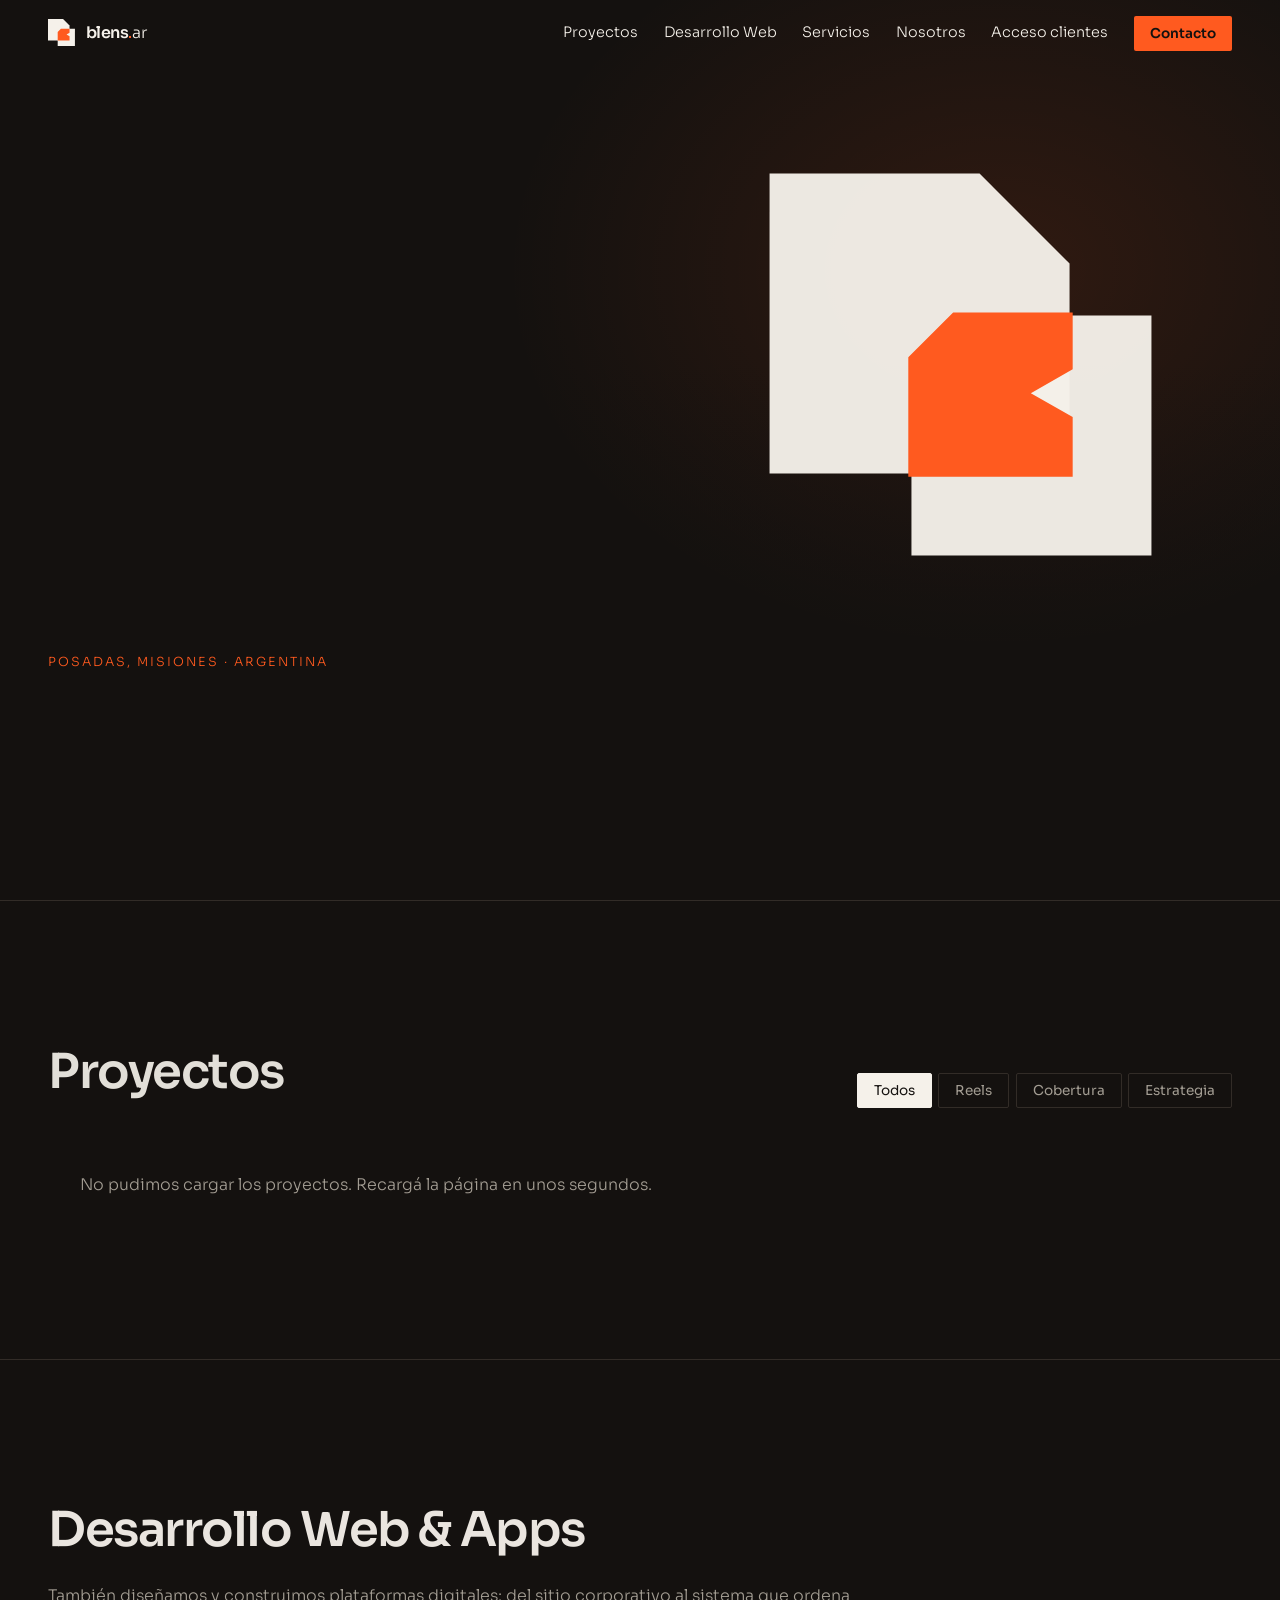
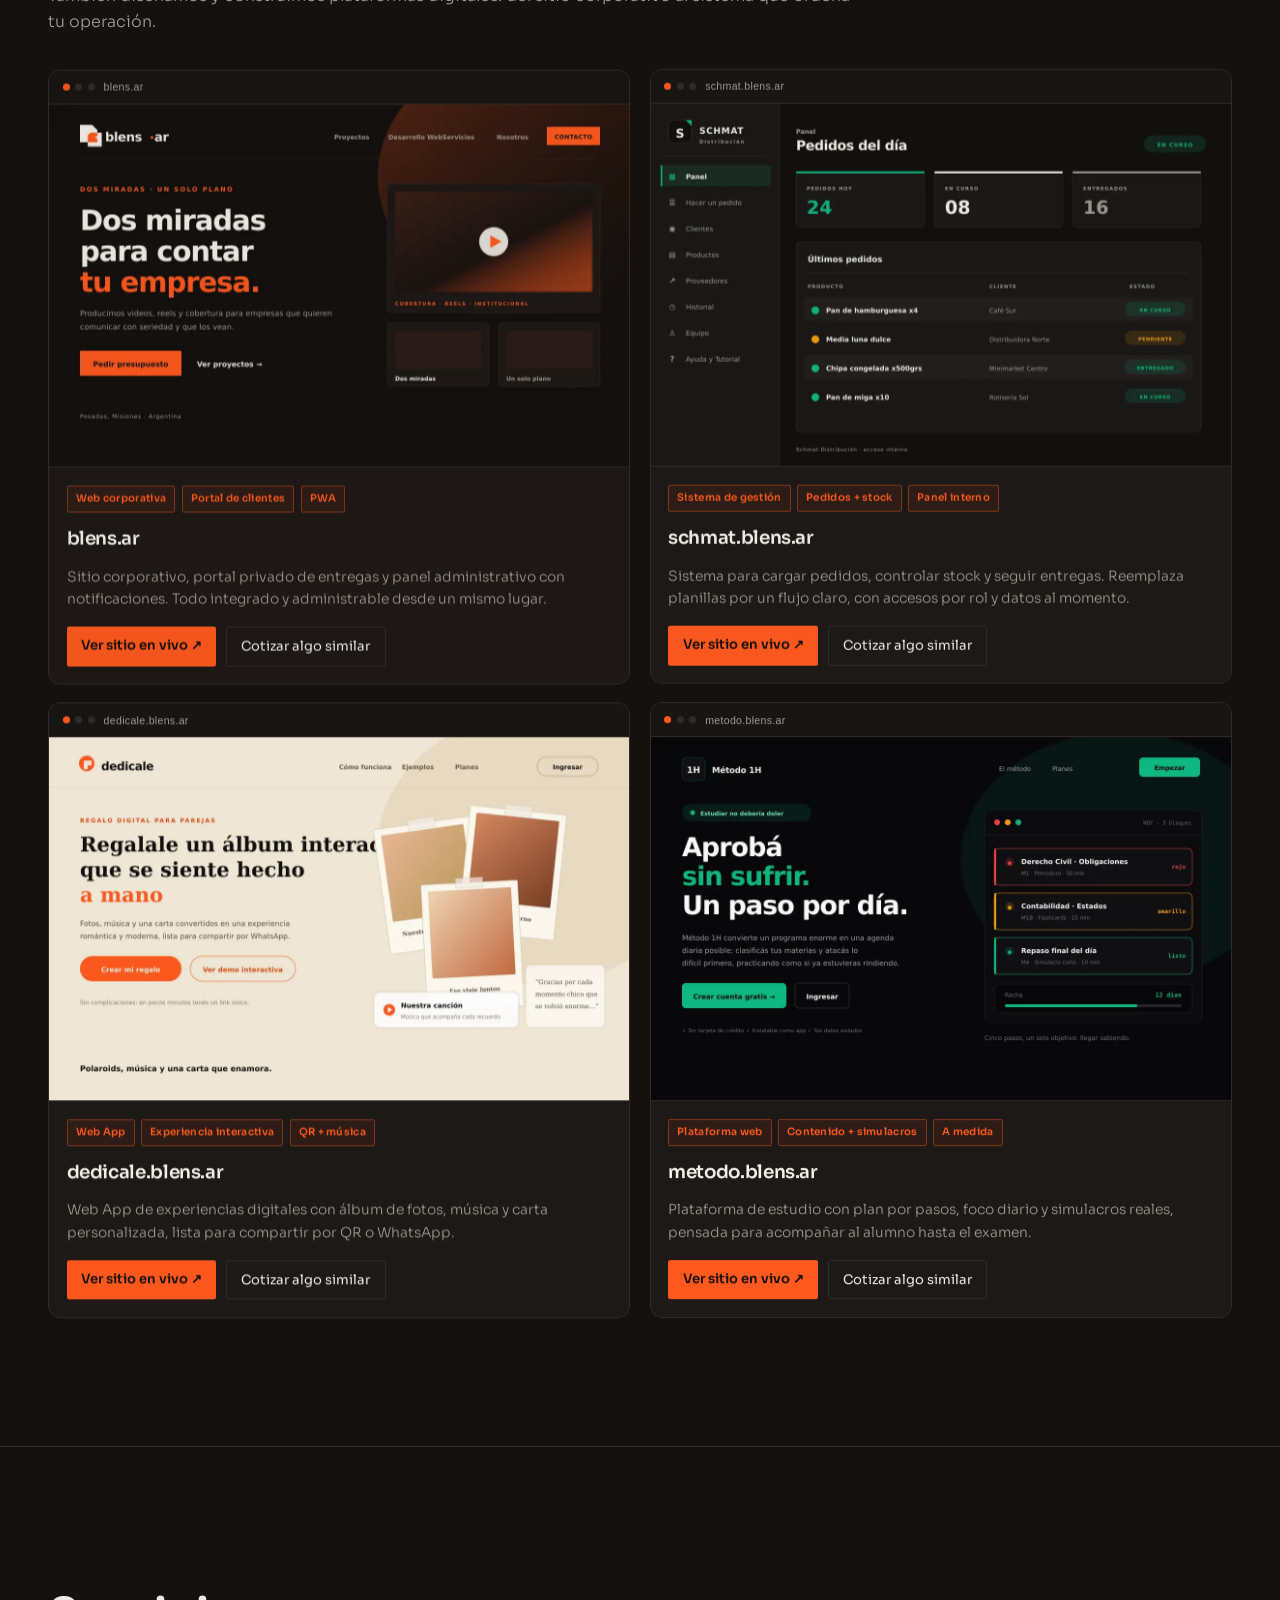
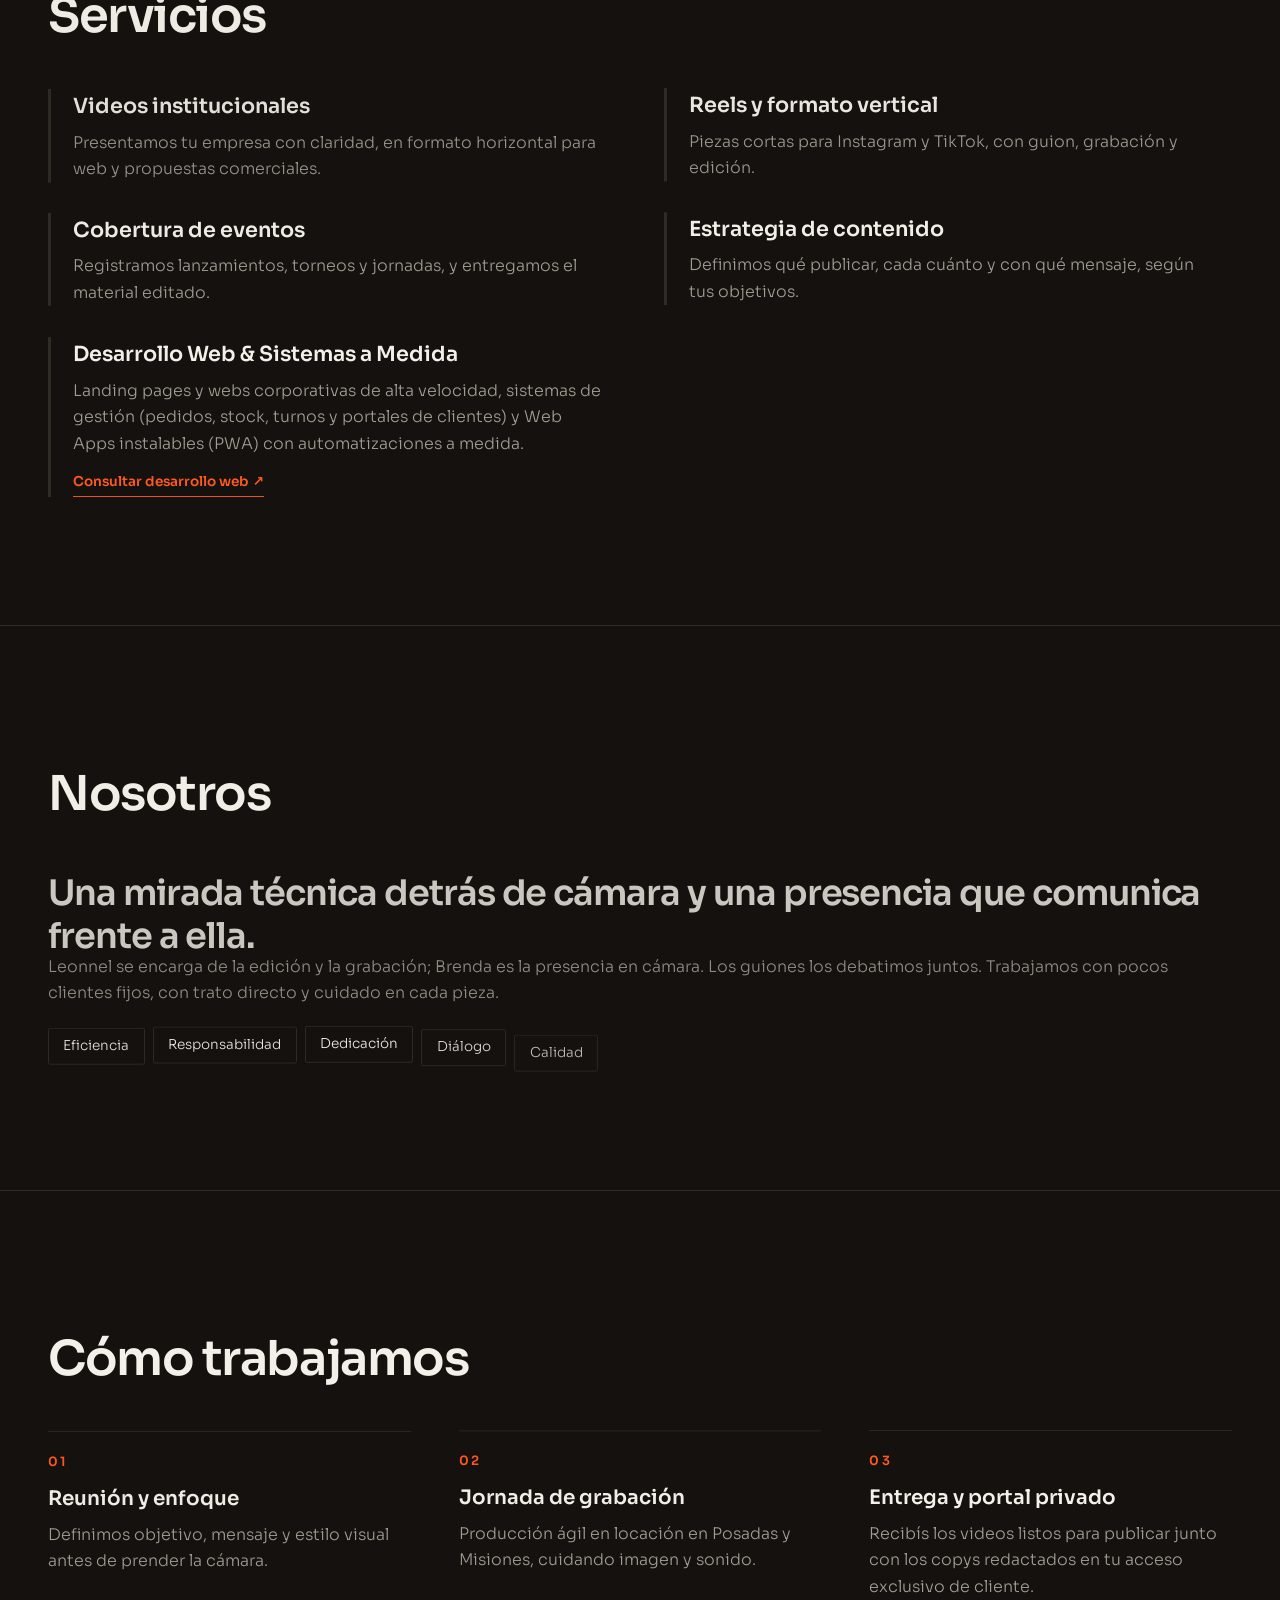
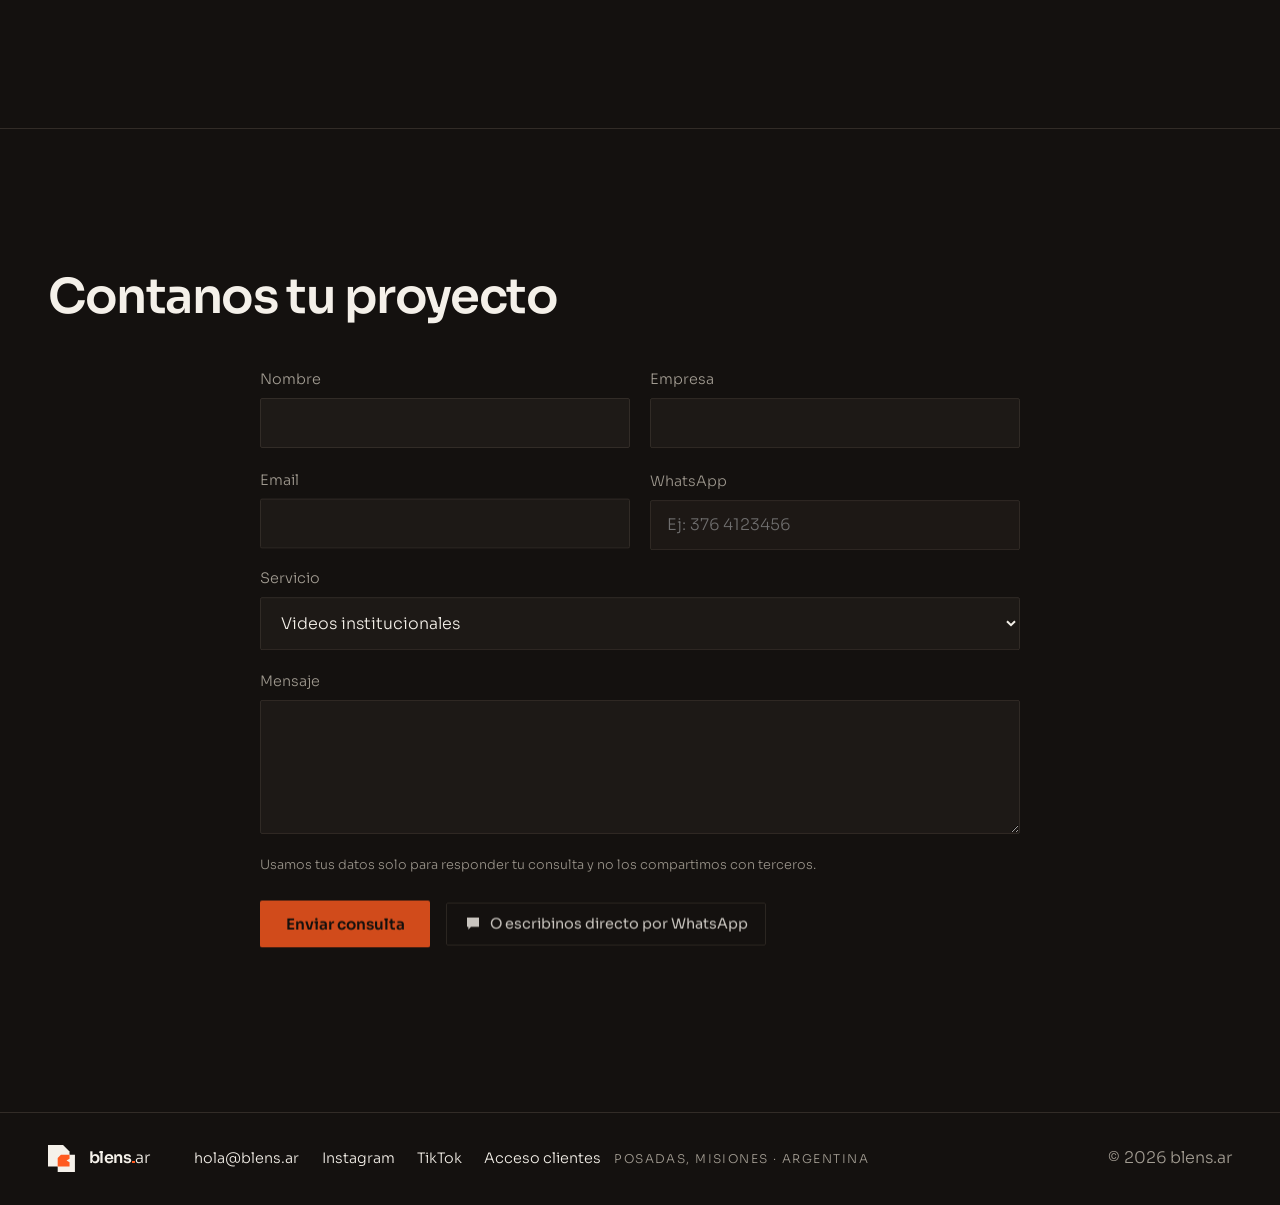
==== commit ce3ef6ec: "Mejora visualmente la sección de desarrollo web" ====
--- a/public/index.html
+++ b/public/index.html
@@ -24,7 +24,7 @@
 <link rel="preload" as="style" href="https://fonts.googleapis.com/css2?family=Sora:wght@200;400;600;800&display=swap">
 <link rel="stylesheet" href="https://fonts.googleapis.com/css2?family=Sora:wght@200;400;600;800&display=swap" media="print" data-fonts>
 <noscript><link rel="stylesheet" href="https://fonts.googleapis.com/css2?family=Sora:wght@200;400;600;800&display=swap"></noscript>
-<link rel="stylesheet" href="styles.css?v=20">
+<link rel="stylesheet" href="styles.css?v=21">
 </head>
 <body>
 <a class="skip" href="#proyectos">Ir al contenido</a>
@@ -81,91 +81,62 @@
   </div>
   <div class="web-grid">
     <article class="web-card">
-      <div class="mock mock-blens" aria-hidden="true">
-        <div class="mock-bar"><span class="mock-dot"></span><span class="mock-dot"></span><span class="mock-dot"></span><span class="mock-url">blens.ar</span></div>
-        <div class="mock-screen">
-          <div class="mock-hero"><span class="mock-kicker">DOS MIRADAS · UN SOLO PLANO</span><span class="mock-title">Tu empresa<br><b>en movimiento.</b></span><span class="mock-cta">PEDIR PRESUPUESTO</span></div>
-          <div class="mock-panel"><span></span><span></span><span></span><span></span></div>
-        </div>
-      </div>
+      <button class="web-shot" type="button" data-web-shot data-web-title="blens.ar" data-web-url="https://blens.ar/" aria-haspopup="dialog" aria-label="Ampliar vista previa de blens.ar">
+        <span class="shot-bar" aria-hidden="true"><span class="shot-dots"><i></i><i></i><i></i></span><span class="shot-url">blens.ar</span><span class="shot-zoom">Ampliar ↗</span></span>
+        <img class="shot-img" src="media/web/blens.webp" width="1200" height="750" loading="lazy" decoding="async" alt="Vista previa del sitio blens.ar">
+      </button>
       <div class="web-body">
         <div class="web-badges"><span>Web corporativa</span><span>Portal de clientes</span><span>PWA</span></div>
         <h3>blens.ar</h3>
         <p>Sitio corporativo, portal privado de entregas y panel administrativo con notificaciones. Todo integrado y administrable desde un mismo lugar.</p>
         <div class="web-actions">
-          <a class="btn sm" href="https://blens.ar/" target="_blank" rel="noopener" aria-label="Ver proyecto blens.ar en una pestaña nueva">Ver proyecto ↗</a>
-          <a class="wa-btn sm" data-wa-web href="wa.php?text=Hola%20Leo%2C%20me%20interesa%20consultar%20por%20el%20desarrollo%20de%20una%20p%C3%A1gina%20web%20o%20sistema%20a%20medida." target="_blank" rel="noopener">Quiero algo similar</a>
-        </div>
-      </div>
-    </article>
-    <article class="web-card">
-      <div class="mock mock-schmat" aria-hidden="true">
-        <div class="mock-bar"><span class="mock-dot"></span><span class="mock-dot"></span><span class="mock-dot"></span><span class="mock-url">schmat.blens.ar</span></div>
-        <div class="mock-screen">
-          <div class="mock-side"><span></span><span></span><span></span><span></span></div>
-          <div class="mock-dash">
-            <div class="mock-head"><b>Pedidos del día</b><em>EN CURSO</em></div>
-            <div class="mock-table">
-              <div class="mock-row"><i></i><span></span><span class="mock-cut"></span><b>01</b></div>
-              <div class="mock-row"><i></i><span></span><span class="mock-cut"></span><b>02</b></div>
-              <div class="mock-row"><i></i><span></span><span class="mock-cut"></span><b>03</b></div>
-              <div class="mock-row"><i></i><span></span><span class="mock-cut"></span><b>04</b></div>
-            </div>
-          </div>
-        </div>
-      </div>
+          <a class="btn sm" href="https://blens.ar/" target="_blank" rel="noopener" aria-label="Ver blens.ar en vivo, en una pestaña nueva">Ver sitio en vivo ↗</a>
+          <a class="wa-btn sm" data-wa-web data-wa-msg="Hola Leo, quiero algo similar a blens.ar: web corporativa, portal de clientes y panel administrativo. ¿Charlamos?" href="wa.php?text=Hola%20Leo%2C%20quiero%20algo%20similar%20a%20blens.ar%3A%20web%20corporativa%2C%20portal%20de%20clientes%20y%20panel%20administrativo.%20%C2%BFCharlamos%3F" target="_blank" rel="noopener">Cotizar algo similar</a>
+        </div>
+      </div>
+    </article>
+    <article class="web-card">
+      <button class="web-shot" type="button" data-web-shot data-web-title="schmat.blens.ar" data-web-url="https://schmat.blens.ar/" aria-haspopup="dialog" aria-label="Ampliar vista previa de schmat.blens.ar">
+        <span class="shot-bar" aria-hidden="true"><span class="shot-dots"><i></i><i></i><i></i></span><span class="shot-url">schmat.blens.ar</span><span class="shot-zoom">Ampliar ↗</span></span>
+        <img class="shot-img" src="media/web/schmat.webp" width="1200" height="750" loading="lazy" decoding="async" alt="Vista previa del panel de schmat.blens.ar">
+      </button>
       <div class="web-body">
         <div class="web-badges"><span>Sistema de gestión</span><span>Pedidos + stock</span><span>Panel interno</span></div>
         <h3>schmat.blens.ar</h3>
         <p>Sistema para cargar pedidos, controlar stock y seguir entregas. Reemplaza planillas por un flujo claro, con accesos por rol y datos al momento.</p>
         <div class="web-actions">
-          <a class="btn sm" href="https://schmat.blens.ar/" target="_blank" rel="noopener" aria-label="Ver proyecto schmat.blens.ar en una pestaña nueva">Ver proyecto ↗</a>
-          <a class="wa-btn sm" data-wa-web href="wa.php?text=Hola%20Leo%2C%20me%20interesa%20consultar%20por%20el%20desarrollo%20de%20una%20p%C3%A1gina%20web%20o%20sistema%20a%20medida." target="_blank" rel="noopener">Quiero algo similar</a>
-        </div>
-      </div>
-    </article>
-    <article class="web-card">
-      <div class="mock mock-dedicale" aria-hidden="true">
-        <div class="mock-bar"><span class="mock-dot"></span><span class="mock-dot"></span><span class="mock-dot"></span><span class="mock-url">dedicale.blens.ar</span></div>
-        <div class="mock-screen">
-          <div class="mock-polaroids">
-            <span class="mock-polaroid"></span><span class="mock-polaroid"></span><span class="mock-polaroid"></span>
-            <span class="mock-music"><i></i><i></i><i></i><i></i></span>
-            <span class="mock-qr"></span>
-          </div>
-        </div>
-      </div>
+          <a class="btn sm" href="https://schmat.blens.ar/" target="_blank" rel="noopener" aria-label="Ver schmat.blens.ar en vivo, en una pestaña nueva">Ver sitio en vivo ↗</a>
+          <a class="wa-btn sm" data-wa-web data-wa-msg="Hola Leo, quiero algo similar a schmat.blens.ar: un sistema para pedidos, stock y entregas. ¿Me contás cómo lo haríamos?" href="wa.php?text=Hola%20Leo%2C%20quiero%20algo%20similar%20a%20schmat.blens.ar%3A%20un%20sistema%20para%20pedidos%2C%20stock%20y%20entregas.%20%C2%BFMe%20cont%C3%A1s%20c%C3%B3mo%20lo%20har%C3%ADamos%3F" target="_blank" rel="noopener">Cotizar algo similar</a>
+        </div>
+      </div>
+    </article>
+    <article class="web-card">
+      <button class="web-shot" type="button" data-web-shot data-web-title="dedicale.blens.ar" data-web-url="https://dedicale.blens.ar/" aria-haspopup="dialog" aria-label="Ampliar vista previa de dedicale.blens.ar">
+        <span class="shot-bar" aria-hidden="true"><span class="shot-dots"><i></i><i></i><i></i></span><span class="shot-url">dedicale.blens.ar</span><span class="shot-zoom">Ampliar ↗</span></span>
+        <img class="shot-img" src="media/web/dedicale.webp" width="1200" height="750" loading="lazy" decoding="async" alt="Vista previa de la landing de dedicale.blens.ar">
+      </button>
       <div class="web-body">
         <div class="web-badges"><span>Web App</span><span>Experiencia interactiva</span><span>QR + música</span></div>
         <h3>dedicale.blens.ar</h3>
         <p>Web App de experiencias digitales con álbum de fotos, música y carta personalizada, lista para compartir por QR o WhatsApp.</p>
         <div class="web-actions">
-          <a class="btn sm" href="https://dedicale.blens.ar/" target="_blank" rel="noopener" aria-label="Ver proyecto dedicale.blens.ar en una pestaña nueva">Ver proyecto ↗</a>
-          <a class="wa-btn sm" data-wa-web href="wa.php?text=Hola%20Leo%2C%20me%20interesa%20consultar%20por%20el%20desarrollo%20de%20una%20p%C3%A1gina%20web%20o%20sistema%20a%20medida." target="_blank" rel="noopener">Quiero algo similar</a>
-        </div>
-      </div>
-    </article>
-    <article class="web-card">
-      <div class="mock mock-metodo" aria-hidden="true">
-        <div class="mock-bar"><span class="mock-dot"></span><span class="mock-dot"></span><span class="mock-dot"></span><span class="mock-url">metodo.blens.ar</span></div>
-        <div class="mock-screen">
-          <div class="mock-plan">
-            <b class="mock-plan-head">PLAN DE 5 PASOS</b>
-            <div class="mock-mstep on"><i>1</i><span></span></div>
-            <div class="mock-mstep on"><i>2</i><span></span></div>
-            <div class="mock-mstep"><i>3</i><span></span></div>
-            <div class="mock-mstep"><i>4</i><span></span></div>
-          </div>
-          <div class="mock-progress"><b>72%</b><span>AVANCE DEL CURSO</span><div class="mock-progress-bar"></div></div>
-        </div>
-      </div>
+          <a class="btn sm" href="https://dedicale.blens.ar/" target="_blank" rel="noopener" aria-label="Ver dedicale.blens.ar en vivo, en una pestaña nueva">Ver sitio en vivo ↗</a>
+          <a class="wa-btn sm" data-wa-web data-wa-msg="Hola Leo, quiero algo similar a dedicale.blens.ar: una web app interactiva con fotos, música y QR. ¿Charlamos?" href="wa.php?text=Hola%20Leo%2C%20quiero%20algo%20similar%20a%20dedicale.blens.ar%3A%20una%20web%20app%20interactiva%20con%20fotos%2C%20m%C3%BAsica%20y%20QR.%20%C2%BFCharlamos%3F" target="_blank" rel="noopener">Cotizar algo similar</a>
+        </div>
+      </div>
+    </article>
+    <article class="web-card">
+      <button class="web-shot" type="button" data-web-shot data-web-title="metodo.blens.ar" data-web-url="https://metodo.blens.ar/" aria-haspopup="dialog" aria-label="Ampliar vista previa de metodo.blens.ar">
+        <span class="shot-bar" aria-hidden="true"><span class="shot-dots"><i></i><i></i><i></i></span><span class="shot-url">metodo.blens.ar</span><span class="shot-zoom">Ampliar ↗</span></span>
+        <img class="shot-img" src="media/web/metodo.webp" width="1200" height="750" loading="lazy" decoding="async" alt="Vista previa de la plataforma metodo.blens.ar">
+      </button>
       <div class="web-body">
         <div class="web-badges"><span>Plataforma web</span><span>Contenido + simulacros</span><span>A medida</span></div>
         <h3>metodo.blens.ar</h3>
         <p>Plataforma de estudio con plan por pasos, foco diario y simulacros reales, pensada para acompañar al alumno hasta el examen.</p>
         <div class="web-actions">
-          <a class="btn sm" href="https://metodo.blens.ar/" target="_blank" rel="noopener" aria-label="Ver proyecto metodo.blens.ar en una pestaña nueva">Ver proyecto ↗</a>
-          <a class="wa-btn sm" data-wa-web href="wa.php?text=Hola%20Leo%2C%20me%20interesa%20consultar%20por%20el%20desarrollo%20de%20una%20p%C3%A1gina%20web%20o%20sistema%20a%20medida." target="_blank" rel="noopener">Quiero algo similar</a>
+          <a class="btn sm" href="https://metodo.blens.ar/" target="_blank" rel="noopener" aria-label="Ver metodo.blens.ar en vivo, en una pestaña nueva">Ver sitio en vivo ↗</a>
+          <a class="wa-btn sm" data-wa-web data-wa-msg="Hola Leo, quiero algo similar a metodo.blens.ar: una plataforma de estudio con plan por pasos y simulacros. ¿Hablamos?" href="wa.php?text=Hola%20Leo%2C%20quiero%20algo%20similar%20a%20metodo.blens.ar%3A%20una%20plataforma%20de%20estudio%20con%20plan%20por%20pasos%20y%20simulacros.%20%C2%BFHablamos%3F" target="_blank" rel="noopener">Cotizar algo similar</a>
         </div>
       </div>
     </article>
@@ -237,10 +208,22 @@
   <span class="loc">Posadas, Misiones · Argentina</span>
   <span class="mut">© 2026 blens.ar</span></footer>
 
+<div class="web-lightbox" data-web-lightbox role="dialog" aria-modal="true" aria-label="Vista previa ampliada" hidden>
+  <button class="web-lightbox-close" type="button" data-web-lightbox-close aria-label="Cerrar vista ampliada">×</button>
+  <figure class="web-lightbox-figure">
+    <img data-web-lightbox-img width="1200" height="750" alt="">
+    <figcaption>
+      <strong data-web-lightbox-title></strong>
+      <span>Vista previa ampliada</span>
+      <a data-web-lightbox-link href="#" target="_blank" rel="noopener">Ver sitio en vivo ↗</a>
+    </figcaption>
+  </figure>
+</div>
+
 <script src="assets/gsap.min.js" defer></script>
 <script src="assets/ScrollTrigger.min.js" defer></script>
 <script src="assets/player.js?v=13" defer></script>
 <script src="assets/nav.js?v=3" defer></script>
-<script src="main.js?v=18" defer></script>
+<script src="main.js?v=19" defer></script>
 </body>
 </html>
--- a/public/styles.css
+++ b/public/styles.css
@@ -253,70 +253,34 @@
 .svc .svc-wa{display:inline-block;margin-top:.9rem;color:var(--o);font-size:.85rem;font-weight:600;border-bottom:1px solid currentColor;padding-bottom:.15rem}
 .svc .svc-wa:hover,.svc .svc-wa:focus-visible{color:var(--h)}
 .web-grid{display:grid;grid-template-columns:minmax(0,1fr);gap:1.2rem}
-.web-card{min-width:0;display:flex;flex-direction:column;background:var(--c2);border:1px solid var(--line);border-radius:4px;overflow:hidden;transition:border-color .25s,transform .25s}
-.web-card:hover,.web-card:focus-within{border-color:var(--o);transform:translateY(-3px)}
-.mock{position:relative;aspect-ratio:16/10;min-height:0;overflow:hidden;border-bottom:1px solid var(--line);background:#0d0b0a}
-.mock-bar{position:absolute;inset:0 0 auto;z-index:3;height:28px;display:flex;align-items:center;gap:.4rem;padding:0 .8rem;background:#191613;border-bottom:1px solid var(--line)}
-.mock-dot{flex:none;width:7px;height:7px;border-radius:50%;background:var(--line)}
-.mock-dot:first-child{background:var(--o)}
-.mock-url{margin-left:.5rem;min-width:0;overflow:hidden;white-space:nowrap;text-overflow:ellipsis;color:var(--mut);font-size:.62rem;letter-spacing:.02em}
-.mock-screen{position:absolute;inset:28px 0 0;display:flex;gap:1rem;padding:1rem;min-width:0;overflow:hidden}
-.mock-screen::after{content:"";position:absolute;inset:0;pointer-events:none;background:linear-gradient(135deg,rgba(255,90,31,.09),transparent 55%)}
-.mock-blens .mock-screen{background:radial-gradient(70% 80% at 78% 15%,rgba(255,90,31,.2),transparent 65%)}
-.mock-hero{flex:1;min-width:0;display:flex;flex-direction:column;justify-content:center;gap:.5rem}
-.mock-kicker{color:var(--o);font-size:.55rem;font-weight:700;letter-spacing:.14em}
-.mock-title{font-size:clamp(.95rem,2.6vw,1.5rem);font-weight:800;line-height:1;letter-spacing:-.05em}
-.mock-title b{color:var(--o)}
-.mock-cta{width:max-content;max-width:100%;background:var(--o);color:var(--c);font-size:.52rem;font-weight:700;letter-spacing:.04em;padding:.35rem .55rem;border-radius:2px}
-.mock-panel{flex:0 0 32%;display:grid;gap:.45rem;align-content:start;padding:.65rem;border:1px solid var(--line);border-radius:3px;background:rgba(20,17,15,.85)}
-.mock-panel span{height:5px;border-radius:3px;background:var(--line)}
-.mock-panel span:first-child{width:60%;background:var(--o)}
-.mock-schmat .mock-screen{background:#100e0c;gap:.7rem}
-.mock-side{flex:0 0 20%;display:grid;gap:.5rem;align-content:start;border-right:1px solid var(--line);padding-right:.6rem}
-.mock-side span{height:6px;border-radius:3px;background:var(--line)}
-.mock-side span:first-child{width:70%;background:var(--o)}
-.mock-dash{flex:1;min-width:0;display:grid;gap:.55rem;align-content:start}
-.mock-head{display:flex;align-items:center;justify-content:space-between;gap:.5rem}
-.mock-head b{font-size:.62rem;color:var(--h)}
-.mock-head em{font-style:normal;font-size:.48rem;font-weight:700;letter-spacing:.08em;color:var(--o);border:1px solid rgba(255,90,31,.45);border-radius:99px;padding:.2rem .45rem}
-.mock-table{display:grid;gap:.35rem}
-.mock-row{display:flex;align-items:center;gap:.45rem;min-width:0;border-bottom:1px solid var(--line);padding-bottom:.35rem}
-.mock-row i{flex:none;width:11px;height:11px;border-radius:2px;background:var(--line)}
-.mock-row i:first-child{background:var(--o)}
-.mock-row span{height:5px;flex:1;min-width:0;border-radius:3px;background:var(--line)}
-.mock-row .mock-cut{flex:0 0 22%}
-.mock-row b{flex:none;font-size:.48rem;color:var(--o)}
-.mock-dedicale .mock-screen{background:linear-gradient(155deg,#1a1411,#0d0b0a);align-items:center;justify-content:center;padding:.8rem}
-.mock-polaroids{position:relative;width:100%;height:100%;min-height:0}
-.mock-polaroid{position:absolute;top:8%;left:14%;width:34%;height:66%;padding:.4rem .4rem 1.1rem;border-radius:2px;background:var(--h);box-shadow:0 12px 26px rgba(0,0,0,.55);transform:rotate(-9deg)}
-.mock-polaroid::before{content:"";display:block;width:100%;height:100%;background:linear-gradient(140deg,var(--o),#6d2a15)}
-.mock-polaroid:nth-child(2){left:42%;top:4%;transform:rotate(8deg)}
-.mock-polaroid:nth-child(2)::before{background:linear-gradient(140deg,#b4461e,var(--c))}
-.mock-polaroid:nth-child(3){left:28%;top:30%;transform:rotate(-2deg)}
-.mock-polaroid:nth-child(3)::before{background:linear-gradient(140deg,var(--h),var(--o))}
-.mock-music{position:absolute;left:6%;bottom:7%;display:flex;align-items:flex-end;gap:3px;height:22px}
-.mock-music i{width:3px;border-radius:2px;background:var(--o)}
-.mock-music i:nth-child(1){height:9px}.mock-music i:nth-child(2){height:18px}.mock-music i:nth-child(3){height:13px}.mock-music i:nth-child(4){height:21px}
-.mock-qr{position:absolute;right:6%;bottom:8%;width:38px;height:38px;padding:4px;border:2px solid var(--h);background-color:var(--h);background-image:linear-gradient(90deg,var(--c) 25%,transparent 25% 50%,var(--c) 50% 75%,transparent 75%),linear-gradient(var(--c) 25%,transparent 25% 50%,var(--c) 50% 75%,transparent 75%);background-size:10px 10px}
-.mock-metodo .mock-screen{background:linear-gradient(145deg,#18130f,#0d0b0a);gap:1rem}
-.mock-plan{flex:1;min-width:0;display:grid;gap:.5rem;align-content:center}
-.mock-plan-head{font-size:.55rem;font-weight:700;letter-spacing:.14em;color:var(--o)}
-.mock-mstep{display:flex;align-items:center;gap:.5rem}
-.mock-mstep i{flex:none;width:17px;height:17px;display:grid;place-items:center;border:1px solid var(--line);border-radius:50%;font-style:normal;font-size:.48rem;color:var(--mut)}
-.mock-mstep span{height:6px;border-radius:3px;background:var(--line);min-width:0;flex:1}
-.mock-mstep.on i{border-color:var(--o);background:var(--o);color:var(--c)}
-.mock-mstep.on span{background:linear-gradient(90deg,var(--o) 68%,var(--line) 68%)}
-.mock-progress{flex:0 0 25%;display:grid;gap:.45rem;align-content:center;padding:.7rem;border:1px solid var(--line);border-radius:3px;background:rgba(20,17,15,.8)}
-.mock-progress b{font-size:1.15rem;line-height:1;letter-spacing:-.06em;color:var(--o)}
-.mock-progress span{font-size:.46rem;line-height:1.3;letter-spacing:.08em;color:var(--mut)}
-.mock-progress-bar{height:5px;border-radius:3px;background:var(--line);overflow:hidden}
-.mock-progress-bar::before{content:"";display:block;width:72%;height:100%;background:var(--o)}
-.web-body{flex:1;min-width:0;display:grid;gap:.7rem;align-content:start;padding:1.1rem}
+.web-card{position:relative;min-width:0;display:flex;flex-direction:column;background:var(--c2);border:1px solid var(--line);border-radius:12px;transition:border-color .25s,transform .25s,box-shadow .25s}
+.web-card:hover,.web-card:focus-within{z-index:1;border-color:var(--o);transform:translateY(-3px);box-shadow:0 18px 44px rgba(0,0,0,.35)}
+.web-shot{display:block;width:100%;padding:0;border:0;border-bottom:1px solid var(--line);border-radius:12px 12px 0 0;overflow:hidden;background:#0d0b0a;cursor:zoom-in;text-align:left;transition:transform .3s ease,box-shadow .3s ease;transform-origin:center center}
+.web-card:hover .web-shot,.web-shot:focus-visible{transform:scale(1.03);box-shadow:0 20px 42px rgba(0,0,0,.42)}
+.shot-bar{display:flex;align-items:center;gap:.55rem;height:34px;padding:0 .85rem;background:#191613;border-bottom:1px solid var(--line)}
+.shot-dots{display:flex;gap:.35rem;flex:none}
+.shot-dots i{width:7px;height:7px;border-radius:50%;background:var(--line)}
+.shot-dots i:first-child{background:var(--o)}
+.shot-url{min-width:0;overflow:hidden;white-space:nowrap;text-overflow:ellipsis;color:var(--mut);font-size:.66rem;letter-spacing:.03em}
+.shot-zoom{margin-left:auto;flex:none;color:var(--h);font-size:.62rem;font-weight:600;letter-spacing:.04em;opacity:0;transform:translateX(-4px);transition:opacity .25s,transform .25s,color .25s}
+.web-shot:hover .shot-zoom,.web-shot:focus-visible .shot-zoom{opacity:1;transform:none;color:var(--o)}
+.shot-img{display:block;width:100%;height:auto;aspect-ratio:1200/750;object-fit:cover;background:var(--c)}
+.web-body{flex:1;min-width:0;display:grid;gap:.7rem;align-content:start;padding:1.1rem;border-radius:0 0 12px 12px}
 .web-badges{display:flex;flex-wrap:wrap;gap:.4rem}
 .web-badges span{font-size:.64rem;font-weight:600;letter-spacing:.03em;color:var(--o);border:1px solid rgba(255,90,31,.4);background:rgba(255,90,31,.08);padding:.25rem .5rem;border-radius:2px}
 .web-body h3{font-size:1.15rem;font-weight:600;letter-spacing:-.02em}
 .web-body p{color:var(--mut);font-size:.87rem;line-height:1.6}
 .web-actions{display:flex;flex-wrap:wrap;gap:.6rem;margin-top:auto;padding-top:.35rem}
 .web-actions .btn,.web-actions .wa-btn{font-size:.82rem;padding:.65rem .9rem}
+body.web-lightbox-open{overflow:hidden}
+.web-lightbox{position:fixed;inset:0;z-index:1000;display:grid;place-items:center;padding:clamp(1rem,4vw,3rem);background:rgba(10,8,7,.9);backdrop-filter:blur(8px)}
+.web-lightbox-figure{width:min(1100px,100%);margin:0;background:var(--c2);border:1px solid var(--line);border-radius:12px;overflow:hidden;box-shadow:0 30px 90px rgba(0,0,0,.6)}
+.web-lightbox-figure img{display:block;width:100%;height:auto;background:var(--c)}
+.web-lightbox figcaption{display:flex;align-items:center;flex-wrap:wrap;gap:.4rem 1rem;padding:.85rem 1.1rem;border-top:1px solid var(--line)}
+.web-lightbox figcaption strong{font-size:.98rem;font-weight:600;color:var(--h)}
+.web-lightbox figcaption span{font-size:.78rem;color:var(--mut)}
+.web-lightbox figcaption a{margin-left:auto;color:var(--o);font-size:.82rem;font-weight:600;border-bottom:1px solid currentColor;padding-bottom:.1rem}
+.web-lightbox-close{position:fixed;top:clamp(.6rem,2vw,1.4rem);right:clamp(.6rem,2vw,1.4rem);width:44px;height:44px;border:1px solid var(--line);border-radius:50%;background:var(--c2);color:var(--h);font-size:1.6rem;line-height:1;cursor:pointer;transition:border-color .2s,color .2s,background .2s}
+.web-lightbox-close:hover,.web-lightbox-close:focus-visible{border-color:var(--o);color:var(--o);background:var(--c)}
 @media(min-width:801px){.web-grid{grid-template-columns:repeat(2,minmax(0,1fr))}}
-@media(max-width:420px){.mock-screen{padding:.7rem}.mock-panel{flex-basis:35%}}
+@media(max-width:600px){.web-lightbox figcaption a{margin-left:0;flex-basis:100%}}
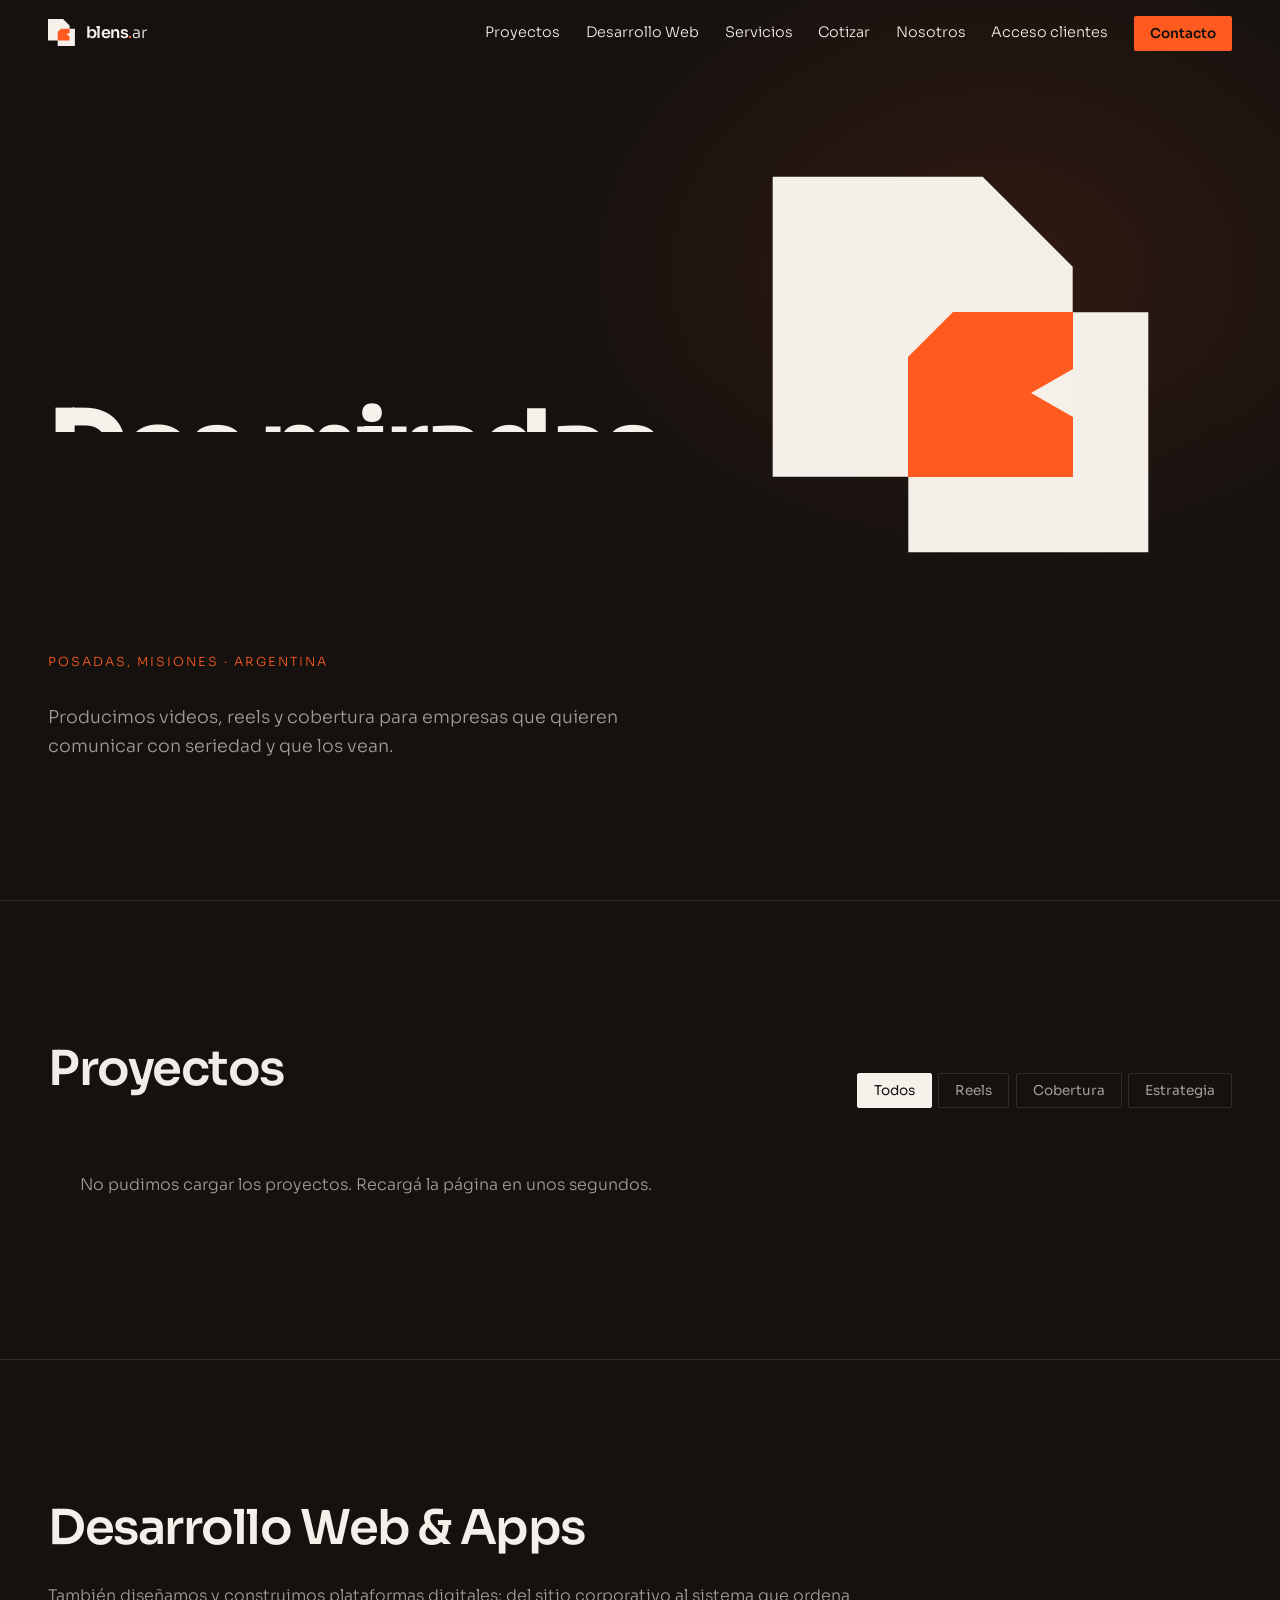
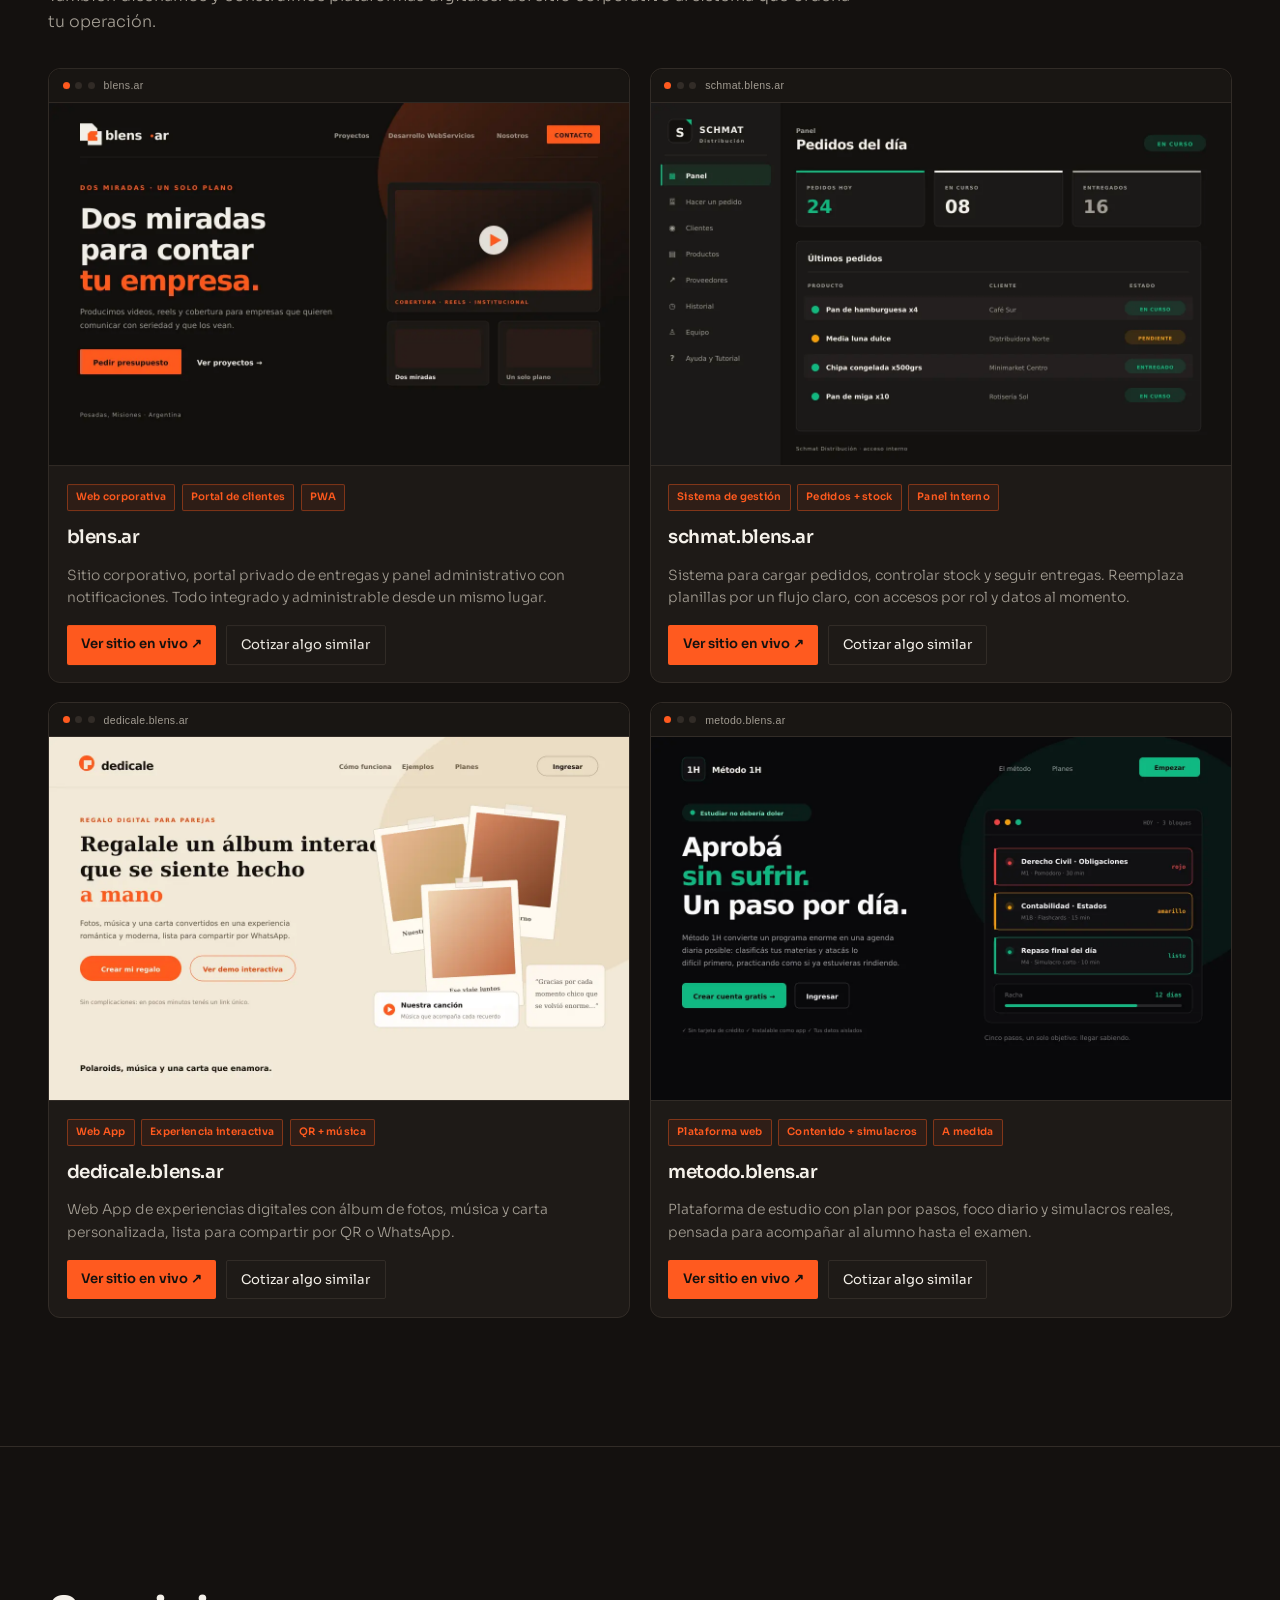
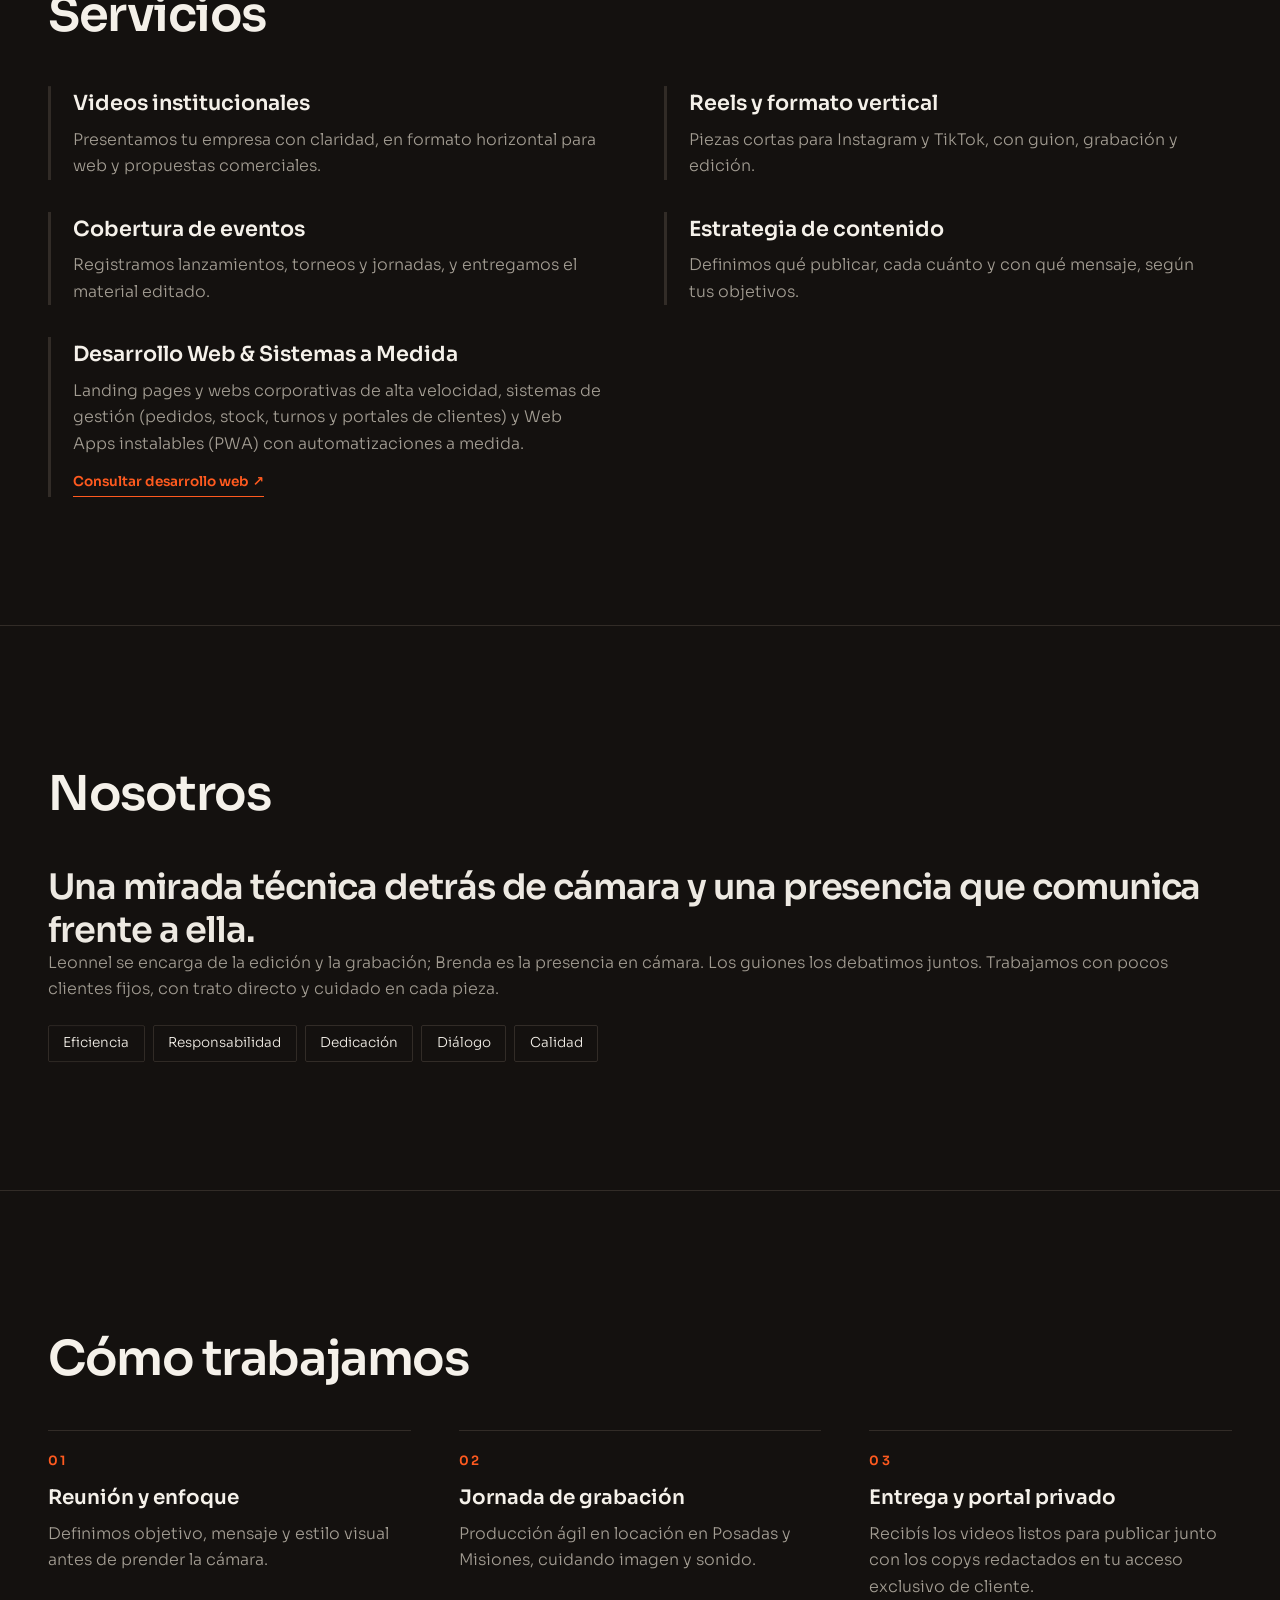
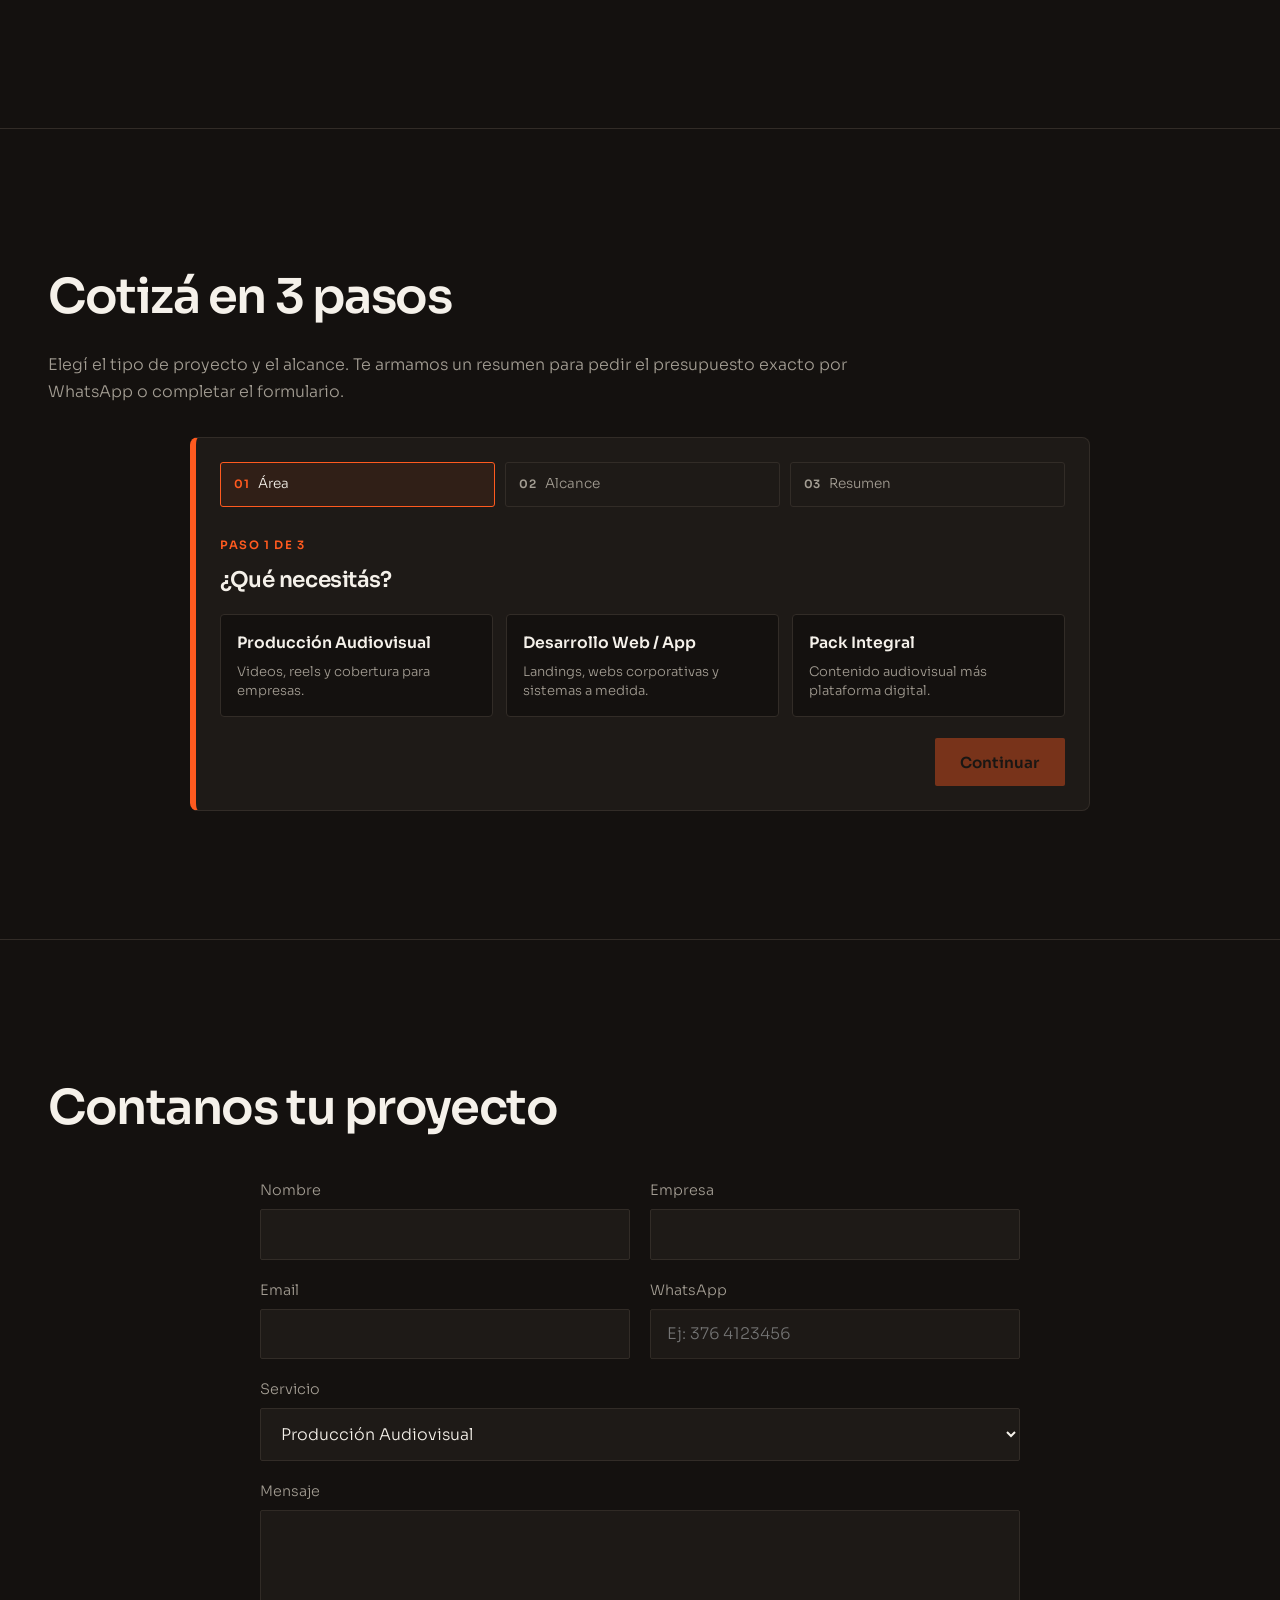
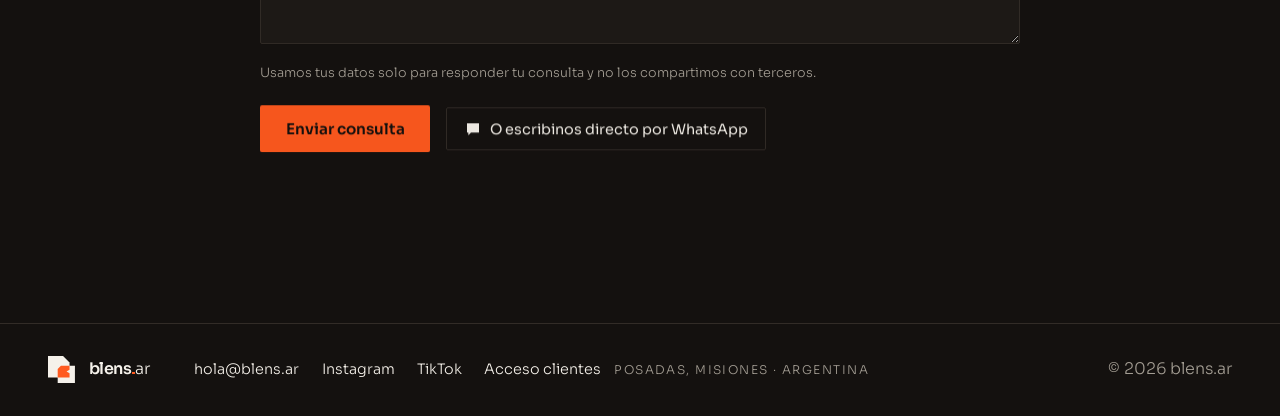
==== commit eccfb723: "Fase 1: presupuestos compartibles y cotizador web" ====
--- a/public/index.html
+++ b/public/index.html
@@ -24,7 +24,7 @@
 <link rel="preload" as="style" href="https://fonts.googleapis.com/css2?family=Sora:wght@200;400;600;800&display=swap">
 <link rel="stylesheet" href="https://fonts.googleapis.com/css2?family=Sora:wght@200;400;600;800&display=swap" media="print" data-fonts>
 <noscript><link rel="stylesheet" href="https://fonts.googleapis.com/css2?family=Sora:wght@200;400;600;800&display=swap"></noscript>
-<link rel="stylesheet" href="styles.css?v=21">
+<link rel="stylesheet" href="styles.css?v=22">
 </head>
 <body>
 <a class="skip" href="#proyectos">Ir al contenido</a>
@@ -36,7 +36,7 @@
   <a class="brand" href="#inicio" aria-label="blens.ar, inicio"><svg class="mark"><use href="#mark"/></svg><span class="wm">blens<i></i><b>ar</b></span></a>
   <button class="burger" type="button" aria-label="Abrir menú" aria-expanded="false" aria-controls="menu"><span></span><span></span><span></span></button>
   <nav id="menu" aria-label="Principal">
-    <a href="#proyectos">Proyectos</a><a href="#desarrollo">Desarrollo Web</a><a href="#servicios">Servicios</a><a href="#nosotros">Nosotros</a><a class="keep" href="portal/">Acceso clientes</a>
+    <a href="#proyectos">Proyectos</a><a href="#desarrollo">Desarrollo Web</a><a href="#servicios">Servicios</a><a href="#cotizador">Cotizar</a><a href="#nosotros">Nosotros</a><a class="keep" href="portal/">Acceso clientes</a>
     <a class="btn sm" href="#contacto">Contacto</a>
   </nav>
 </header>
@@ -48,7 +48,7 @@
     <h1><span class="ln">Dos miradas</span><span class="ln">para contar</span><span class="ln">tu empresa.</span></h1>
     <p class="loc">Posadas, Misiones · Argentina</p>
     <p class="lead">Producimos videos, reels y cobertura para empresas que quieren comunicar con seriedad y que los vean.</p>
-    <div class="cta"><a class="btn mag" href="#contacto">Pedir presupuesto</a><a class="link" href="#proyectos">Ver proyectos</a><a class="wa-btn" data-wa href="wa.php?text=Hola%20Blens%2C%20quiero%20consultar%20por%20producci%C3%B3n%20de%20video%20para%20mi%20empresa." target="_blank" rel="noopener"><svg viewBox="0 0 24 24" width="16" height="16" fill="currentColor" aria-hidden="true"><path d="M3 3h18v14H9l-4 4v-4H3z"/></svg><span>Escribinos por WhatsApp</span></a></div>
+    <div class="cta"><a class="btn mag" href="#cotizador">Pedir presupuesto</a><a class="link" href="#proyectos">Ver proyectos</a><a class="wa-btn" data-wa href="wa.php?text=Hola%20Blens%2C%20quiero%20consultar%20por%20producci%C3%B3n%20de%20video%20para%20mi%20empresa." target="_blank" rel="noopener"><svg viewBox="0 0 24 24" width="16" height="16" fill="currentColor" aria-hidden="true"><path d="M3 3h18v14H9l-4 4v-4H3z"/></svg><span>Escribinos por WhatsApp</span></a></div>
   </div>
   <aside class="hero-feature" id="hero-feature" hidden></aside>
 </section>
@@ -180,6 +180,51 @@
   </ol>
 </section>
 
+<section class="sec cotizador" id="cotizador">
+  <div class="head">
+    <h2 class="h2">Cotizá en 3 pasos</h2>
+    <p class="sec-lead">Elegí el tipo de proyecto y el alcance. Te armamos un resumen para pedir el presupuesto exacto por WhatsApp o completar el formulario.</p>
+  </div>
+  <div class="quote-box" data-quote>
+    <ol class="quote-progress" aria-label="Pasos de la cotización">
+      <li class="on" data-quote-dot="1"><span>01</span> Área</li>
+      <li data-quote-dot="2"><span>02</span> Alcance</li>
+      <li data-quote-dot="3"><span>03</span> Resumen</li>
+    </ol>
+    <div class="quote-step" data-quote-step="1">
+      <span class="quote-k">Paso 1 de 3</span>
+      <h3>¿Qué necesitás?</h3>
+      <div class="quote-options" role="radiogroup" aria-label="Área del proyecto">
+        <button class="quote-option" type="button" role="radio" aria-checked="false" data-quote-area="Producción Audiovisual"><b>Producción Audiovisual</b><span>Videos, reels y cobertura para empresas.</span></button>
+        <button class="quote-option" type="button" role="radio" aria-checked="false" data-quote-area="Desarrollo Web / App"><b>Desarrollo Web / App</b><span>Landings, webs corporativas y sistemas a medida.</span></button>
+        <button class="quote-option" type="button" role="radio" aria-checked="false" data-quote-area="Pack Integral"><b>Pack Integral</b><span>Contenido audiovisual más plataforma digital.</span></button>
+      </div>
+      <div class="quote-nav"><button class="btn" type="button" data-quote-next disabled>Continuar</button></div>
+    </div>
+    <div class="quote-step" data-quote-step="2" hidden>
+      <span class="quote-k">Paso 2 de 3</span>
+      <h3>¿Qué querés incluir?</h3>
+      <p class="quote-hint">Podés elegir más de una opción.</p>
+      <div class="quote-options" role="group" aria-label="Alcance del proyecto">
+        <button class="quote-option" type="button" role="checkbox" aria-checked="false" data-quote-scope="Reels para redes" data-quote-area="audiovisual" data-quote-entrega="Reels verticales con guion, grabación y edición." data-quote-days="10 a 15 días hábiles" data-quote-max="15" hidden><b>Reels para redes</b><span>Piezas cortas listas para publicar.</span></button>
+        <button class="quote-option" type="button" role="checkbox" aria-checked="false" data-quote-scope="Video comercial / Inmobiliario" data-quote-area="audiovisual" data-quote-entrega="Video editado con guion, grabación y color." data-quote-days="15 a 20 días hábiles" data-quote-max="20" hidden><b>Video comercial / Inmobiliario</b><span>Presentación corporativa o tour de propiedades.</span></button>
+        <button class="quote-option" type="button" role="checkbox" aria-checked="false" data-quote-scope="Landing page" data-quote-area="web" data-quote-entrega="Landing responsive con diseño, desarrollo y alta inicial." data-quote-days="10 a 15 días hábiles" data-quote-max="15" hidden><b>Landing page</b><span>Una página clara y rápida para convertir consultas.</span></button>
+        <button class="quote-option" type="button" role="checkbox" aria-checked="false" data-quote-scope="Sistema de gestión / E-commerce" data-quote-area="web" data-quote-entrega="Sistema web con panel, accesos y flujo a medida." data-quote-days="30 a 45 días hábiles" data-quote-max="45" hidden><b>Sistema de gestión / E-commerce</b><span>Pedidos, stock, clientes o ventas online.</span></button>
+      </div>
+      <div class="quote-nav"><button class="link quote-back" type="button" data-quote-back>&larr; Atrás</button><button class="btn" type="button" data-quote-next disabled>Ver resumen</button></div>
+    </div>
+    <div class="quote-step" data-quote-step="3" hidden>
+      <span class="quote-k">Paso 3 de 3</span>
+      <h3>Resumen del proyecto</h3>
+      <div class="quote-summary" data-quote-resume></div>
+      <div class="quote-cta">
+        <a class="wa-btn" data-quote-wa href="wa.php?text=Hola%20Blens%2C%20quiero%20pedir%20un%20presupuesto%20exacto." target="_blank" rel="noopener">Pedir presupuesto exacto por WhatsApp</a>
+        <button class="btn" type="button" data-quote-form>Completar formulario</button>
+      </div>
+      <div class="quote-nav"><button class="link quote-back" type="button" data-quote-back>&larr; Atrás</button></div>
+    </div>
+  </div>
+</section>
 <section class="sec" id="contacto">
   <h2 class="h2">Contanos tu proyecto</h2>
   <form id="form" action="/contact.php" method="post" novalidate>
@@ -188,7 +233,7 @@
     <label>Email<input name="email" type="email" required maxlength="120" autocomplete="email"></label>
     <label>WhatsApp<input name="telefono" type="tel" maxlength="30" autocomplete="tel" placeholder="Ej: 376 4123456"></label>
     <label class="full">Servicio
-      <select name="servicio"><option>Videos institucionales</option><option>Reels y formato vertical</option><option>Cobertura de eventos</option><option>Estrategia de contenido</option><option>Otro</option></select>
+      <select name="servicio"><option>Producción Audiovisual</option><option>Desarrollo Web / App</option><option>Pack Integral</option><option>Reels para redes</option><option>Video comercial / Inmobiliario</option><option>Landing page</option><option>Sistema de gestión / E-commerce</option><option>Videos institucionales</option><option>Reels y formato vertical</option><option>Cobertura de eventos</option><option>Estrategia de contenido</option><option>Otro</option></select>
     </label>
     <label class="full">Mensaje<textarea name="mensaje" rows="5" required maxlength="2000"></textarea></label>
     <input class="hp" name="website" tabindex="-1" autocomplete="off" aria-hidden="true">
@@ -224,6 +269,6 @@
 <script src="assets/ScrollTrigger.min.js" defer></script>
 <script src="assets/player.js?v=13" defer></script>
 <script src="assets/nav.js?v=3" defer></script>
-<script src="main.js?v=19" defer></script>
+<script src="main.js?v=20" defer></script>
 </body>
 </html>
--- a/public/styles.css
+++ b/public/styles.css
@@ -284,3 +284,101 @@
 .web-lightbox-close:hover,.web-lightbox-close:focus-visible{border-color:var(--o);color:var(--o);background:var(--c)}
 @media(min-width:801px){.web-grid{grid-template-columns:repeat(2,minmax(0,1fr))}}
 @media(max-width:600px){.web-lightbox figcaption a{margin-left:0;flex-basis:100%}}
+
+.pub-presu{background:var(--c)}
+.pub-presu-top{max-width:900px;margin:0 auto;padding:6.5rem 1rem 1.5rem;display:flex;justify-content:space-between;align-items:center;gap:1rem}
+.pub-presu-sheet{max-width:900px;margin:0 auto;background:var(--h);color:#14110F;padding:2.4rem;border-radius:4px;box-shadow:0 24px 80px rgba(0,0,0,.45)}
+.pub-presu-head{display:flex;justify-content:space-between;gap:2rem;align-items:flex-start;border-bottom:3px solid var(--o);padding-bottom:1.4rem}
+.pub-presu-logo{display:block;width:auto;max-width:220px;max-height:52px;margin-bottom:.6rem}
+.pub-presu-tag{color:#666;font-size:.82rem;margin:0}
+.pub-presu-meta{display:grid;gap:.2rem;text-align:right;justify-items:end}
+.pub-presu-k{display:block;color:#8b8379;font-size:.7rem;font-weight:600;letter-spacing:.12em;text-transform:uppercase}
+.pub-presu-meta h1{font-size:1.7rem;line-height:1.15;letter-spacing:-.03em;color:#14110F;margin:.1rem 0}
+.pub-presu-meta p{color:#5f5952;font-size:.88rem;margin:0}
+.pub-presu-valid{color:#b3300f!important;font-weight:600}
+.pub-presu-badge{display:inline-block;margin-top:.4rem;padding:.25rem .65rem;border:1px solid rgba(255,90,31,.55);border-radius:99px;color:#b3300f;font-size:.72rem;font-weight:600;text-transform:uppercase;letter-spacing:.08em}
+.pub-presu-badge.ok{border-color:rgba(46,139,69,.55);color:#2e8b45}
+.pub-presu-unit{color:#8b8379;font-size:.78rem}
+.pub-presu-client{display:grid;gap:.2rem;margin:1.6rem 0 1.2rem;font-size:.95rem}
+.pub-presu-client b{font-size:1.15rem;color:#14110F}
+.pub-presu-client span{color:#5f5952}
+.pub-presu-table{width:100%;border-collapse:collapse;margin:.6rem 0 1rem;color:#14110F}
+.pub-presu-table th{padding:.55rem .6rem;border-bottom:2px solid #14110F;text-align:left;color:#777;font-size:.7rem;text-transform:uppercase;letter-spacing:.06em;white-space:nowrap}
+.pub-presu-table td{padding:.7rem .6rem;border-bottom:1px solid #e5e5e5;vertical-align:top}
+.pub-presu-table .n{text-align:right;white-space:nowrap}
+.pub-presu-total{display:flex;justify-content:flex-end;align-items:baseline;gap:1rem;margin:.8rem 0 1.6rem;color:#14110F}
+.pub-presu-total span{color:#666;font-size:.9rem;text-transform:uppercase;letter-spacing:.08em}
+.pub-presu-total b{font-size:1.9rem;letter-spacing:-.03em}
+.pub-presu-cond{margin:1.2rem 0;padding-top:1.1rem;border-top:1px solid #e5e5e5;color:#333}
+.pub-presu-cond p{margin:.3rem 0 0;line-height:1.6}
+.pub-presu-foot{display:flex;justify-content:space-between;gap:1rem;margin-top:2.2rem;padding-top:1rem;border-top:1px solid #e5e5e5;color:#999;font-size:.78rem}
+.pub-presu-actions{max-width:900px;margin:1.2rem auto 2rem;padding:0 1rem;display:grid;justify-items:end;gap:.5rem}
+.pub-presu-actions form{display:grid;justify-items:end;gap:.4rem;width:100%}
+.pub-presu-help{color:var(--mut);font-size:.82rem;margin:0;text-align:right}
+.pub-presu-msg{min-height:1.4em;margin:0;font-size:.85rem;text-align:right;color:var(--mut)}
+.pub-presu-msg.ok{color:var(--h)}
+.pub-presu-msg.err{color:#ff8a66}
+.pub-presu-done{width:100%;display:grid;justify-items:end;gap:.15rem;padding:1rem;background:var(--c2);border:1px solid var(--line);border-left:4px solid var(--o);border-radius:4px;text-align:right}
+.pub-presu-done b{color:var(--o)}
+.pub-presu-done span{color:var(--mut);font-size:.82rem}
+.pub-presu-done p{color:var(--mut);font-size:.85rem;margin:.3rem 0 0}
+@media(max-width:700px){
+  .pub-presu-top{padding-top:5.5rem;flex-direction:column;align-items:flex-start}
+  .pub-presu-top .btn{width:100%}
+  .pub-presu-sheet{padding:1.2rem}
+  .pub-presu-head{flex-direction:column}
+  .pub-presu-meta{text-align:left;justify-items:start}
+  .pub-presu-table th:nth-child(3),.pub-presu-table td:nth-child(3){display:none}
+  .pub-presu-actions{justify-items:stretch}
+  .pub-presu-actions form{justify-items:stretch}
+  .pub-presu-actions .btn{width:100%}
+  .pub-presu-help,.pub-presu-msg{text-align:left}
+  .pub-presu-done{justify-items:start;text-align:left}
+}
+@media print{
+  body.pub-presu{background:#fff;color:#000;padding:0}
+  .pub-presu-top,.pub-presu-actions,.foot{display:none!important}
+  .pub-presu-sheet{max-width:none;margin:0;padding:0;box-shadow:none;border-radius:0}
+  .pub-presu-table tr{break-inside:avoid}
+}
+@page{margin:14mm}
+
+.cotizador .head{align-items:flex-start}
+.quote-box{max-width:900px;margin:0 auto;background:var(--c2);border:1px solid var(--line);border-left:6px solid var(--o);border-radius:8px;padding:1.5rem}
+.quote-progress{list-style:none;display:grid;grid-template-columns:repeat(3,1fr);gap:.6rem;margin:0 0 1.5rem;padding:0}
+.quote-progress li{display:flex;align-items:center;gap:.5rem;padding:.65rem .8rem;border:1px solid var(--line);border-radius:3px;color:var(--mut);font-size:.85rem;transition:border-color .2s,color .2s,background .2s}
+.quote-progress li span{font-size:.72rem;font-weight:600;letter-spacing:.08em;color:var(--mut)}
+.quote-progress li.on{border-color:var(--o);color:var(--h);background:rgba(255,90,31,.08)}
+.quote-progress li.on span{color:var(--o)}
+.quote-progress li.done{border-color:rgba(255,90,31,.5)}
+.quote-step h3{font-size:1.35rem;font-weight:600;letter-spacing:-.02em;margin:.3rem 0 1rem}
+.quote-k{font-size:.72rem;font-weight:600;letter-spacing:.14em;text-transform:uppercase;color:var(--o)}
+.quote-hint{color:var(--mut);font-size:.85rem;margin:-.6rem 0 1rem}
+.quote-options{display:grid;grid-template-columns:repeat(3,minmax(0,1fr));gap:.8rem}
+.quote-option{display:grid;gap:.35rem;background:var(--c);border:1px solid var(--line);border-radius:4px;padding:1rem;color:var(--h);font:inherit;text-align:left;cursor:pointer;transition:border-color .2s,background .2s,transform .2s,box-shadow .2s}
+.quote-option:hover{border-color:var(--o);transform:translateY(-2px)}
+.quote-option[aria-checked="true"]{border-color:var(--o);background:rgba(255,90,31,.1);box-shadow:0 10px 30px rgba(255,90,31,.08)}
+.quote-option b{font-size:.98rem;font-weight:600}
+.quote-option span{color:var(--mut);font-size:.82rem;line-height:1.45}
+.quote-nav{display:flex;align-items:center;justify-content:space-between;gap:1rem;margin-top:1.3rem}
+.quote-nav .btn{margin-left:auto}
+.quote-nav .btn:disabled{opacity:.4;cursor:not-allowed}
+.quote-back{background:none;border:0;padding:0;color:var(--mut);font:400 .9rem Sora,sans-serif;cursor:pointer;border-bottom:1px solid var(--line)}
+.quote-back:hover{color:var(--o);border-color:var(--o)}
+.quote-summary{background:var(--c);border:1px solid var(--line);border-radius:4px;padding:1.1rem 1.2rem;color:var(--h)}
+.quote-summary p{margin:.3rem 0}
+.quote-summary b{color:var(--o);font-weight:600}
+.quote-summary ul{margin:.3rem 0 .8rem;padding-left:1.2rem;color:var(--mut)}
+.quote-summary li{margin:.15rem 0}
+.quote-cta{display:flex;flex-wrap:wrap;gap:.8rem;margin-top:1.1rem}
+@media(max-width:800px){
+  .quote-progress li{font-size:.75rem;padding:.5rem}
+  .quote-options{grid-template-columns:1fr}
+}
+@media(max-width:500px){
+  .quote-box{padding:1rem}
+  .quote-progress{gap:.35rem}
+  .quote-progress li{justify-content:center;text-align:center;flex-direction:column;gap:.15rem}
+  .quote-cta{flex-direction:column}
+  .quote-cta .btn,.quote-cta .wa-btn{width:100%;justify-content:center}
+}
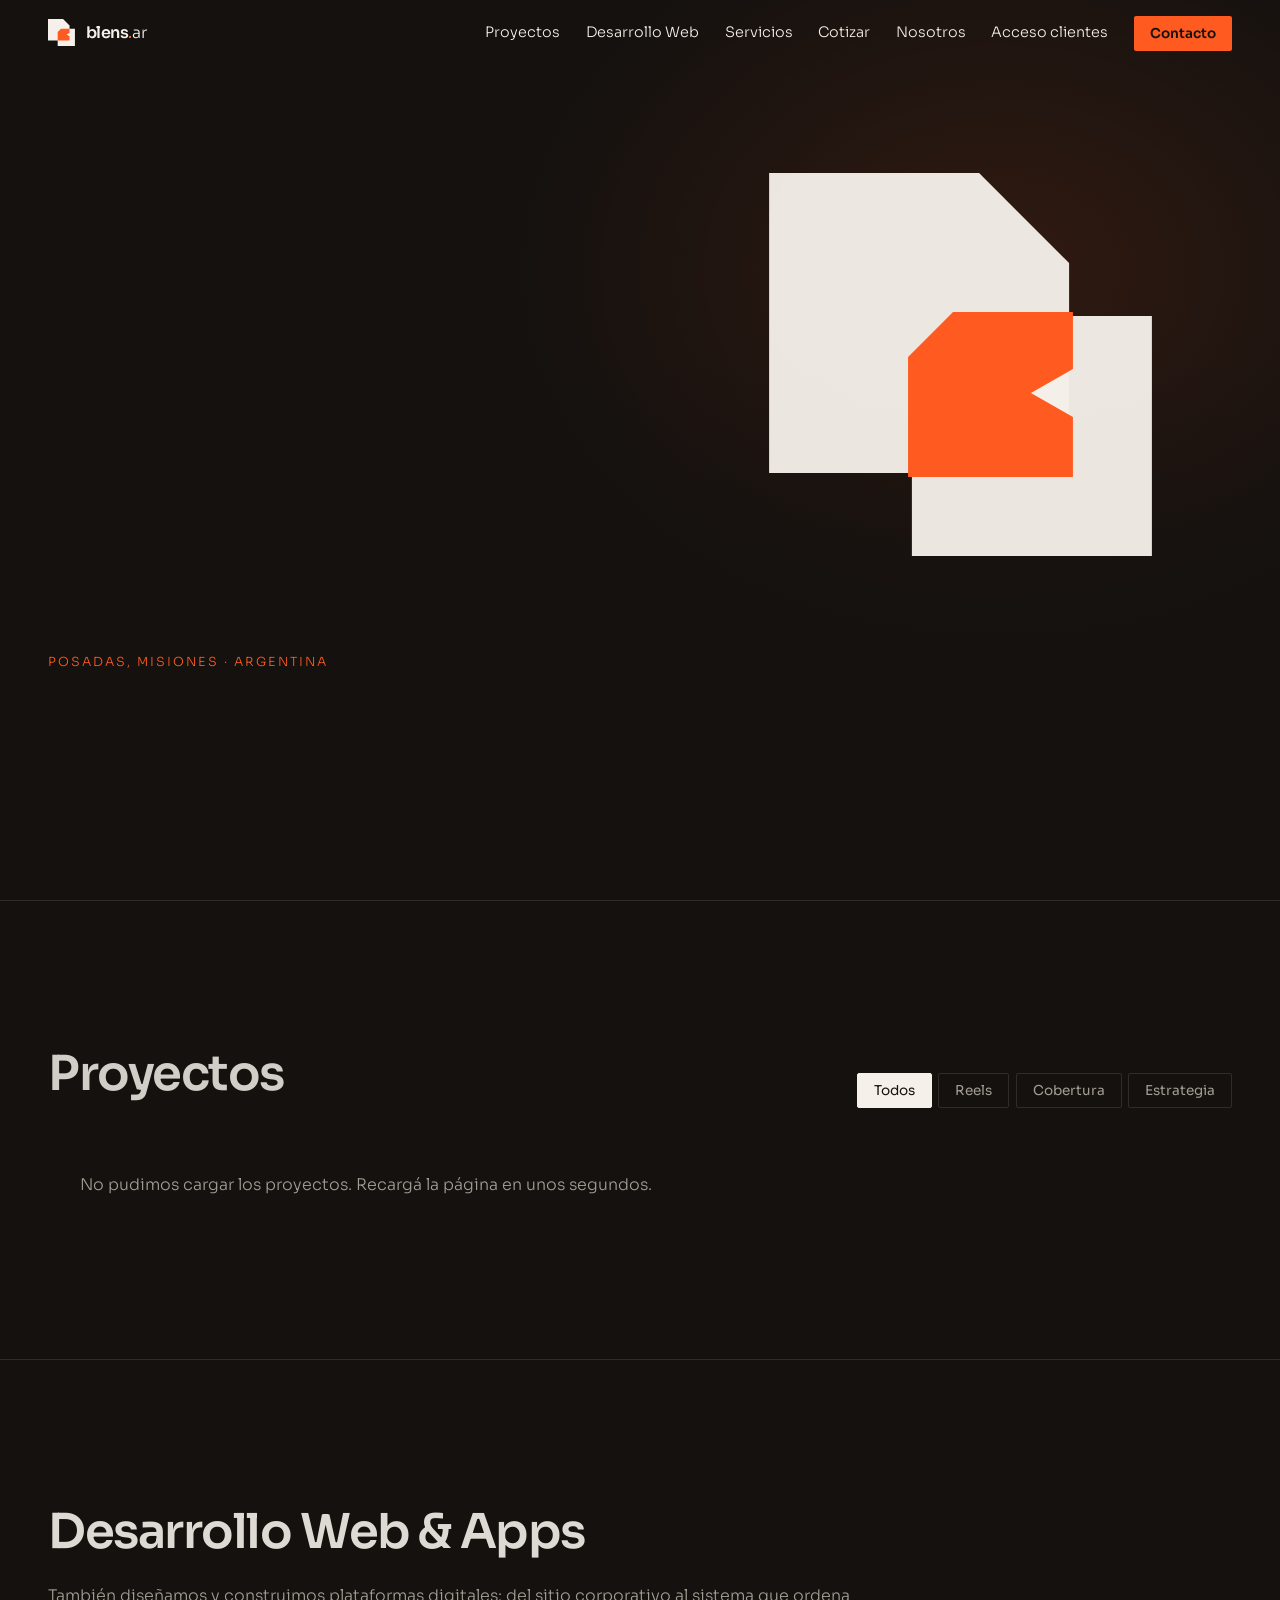
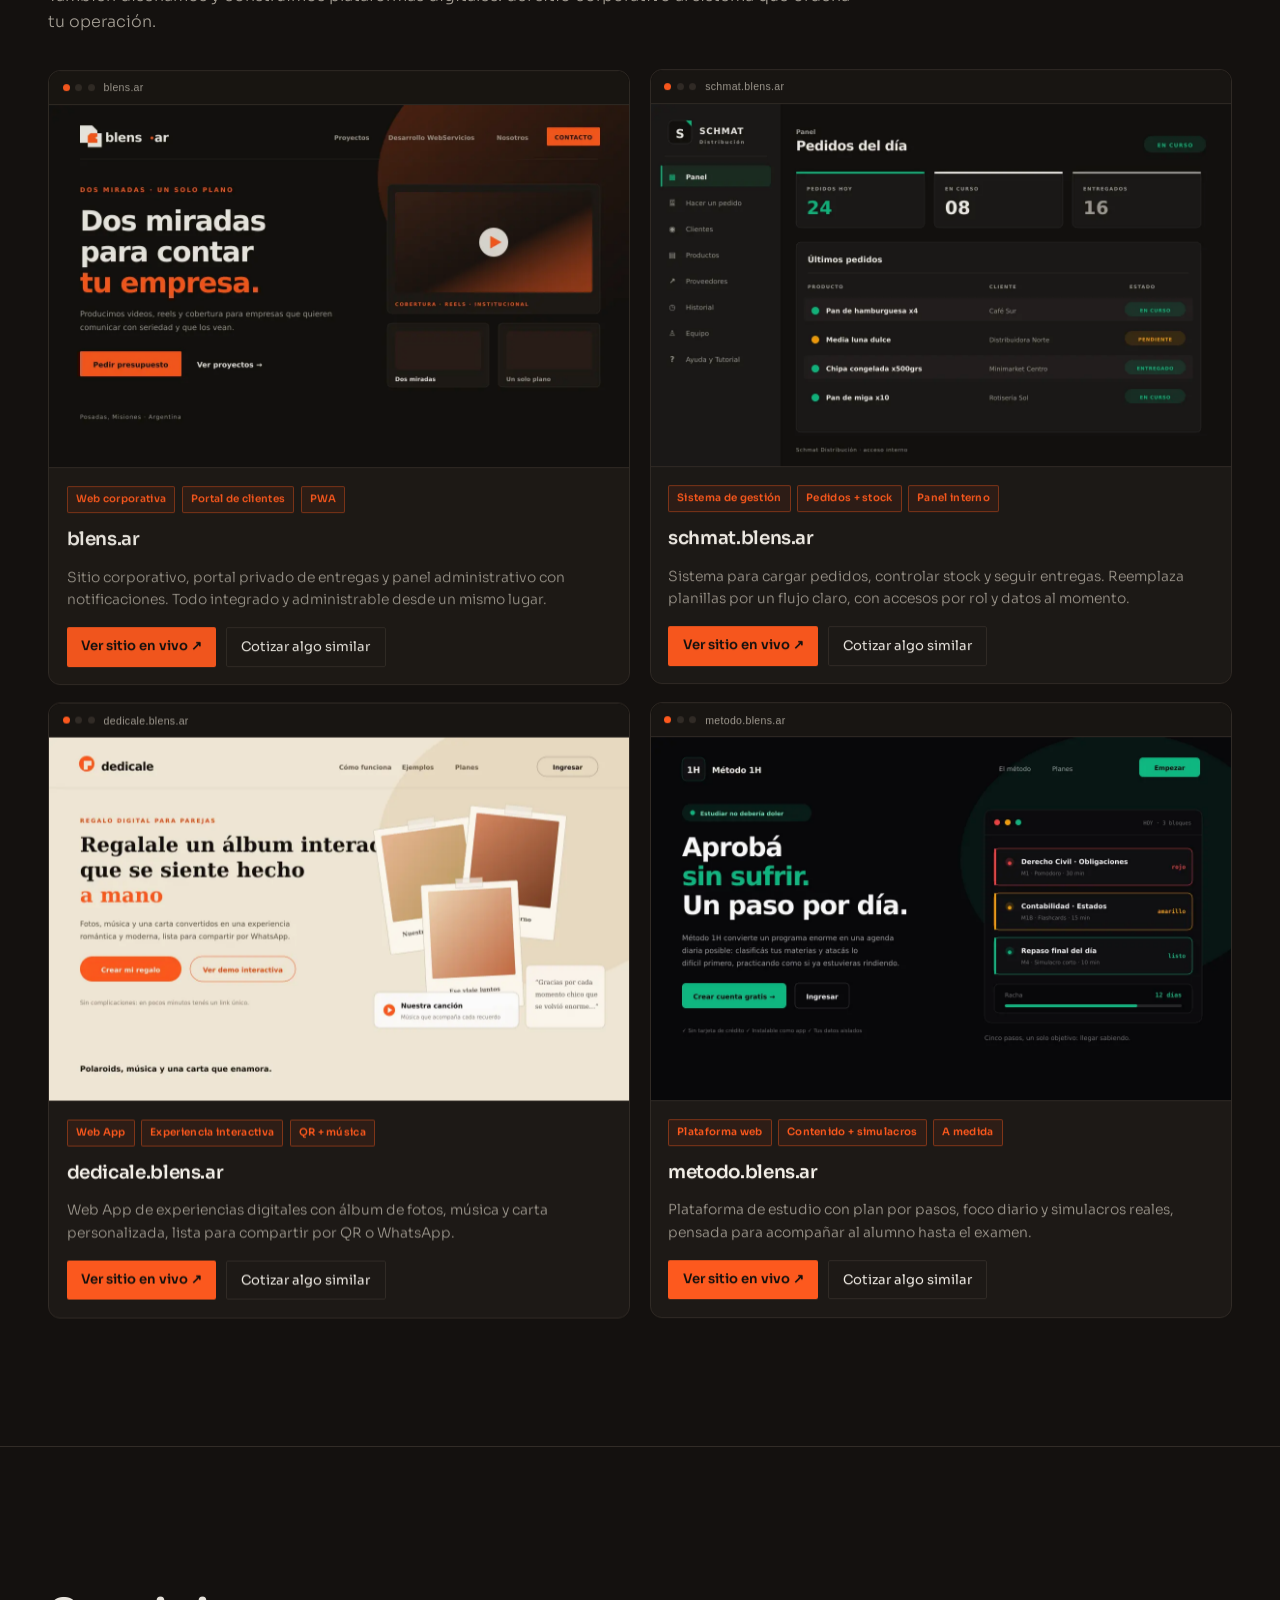
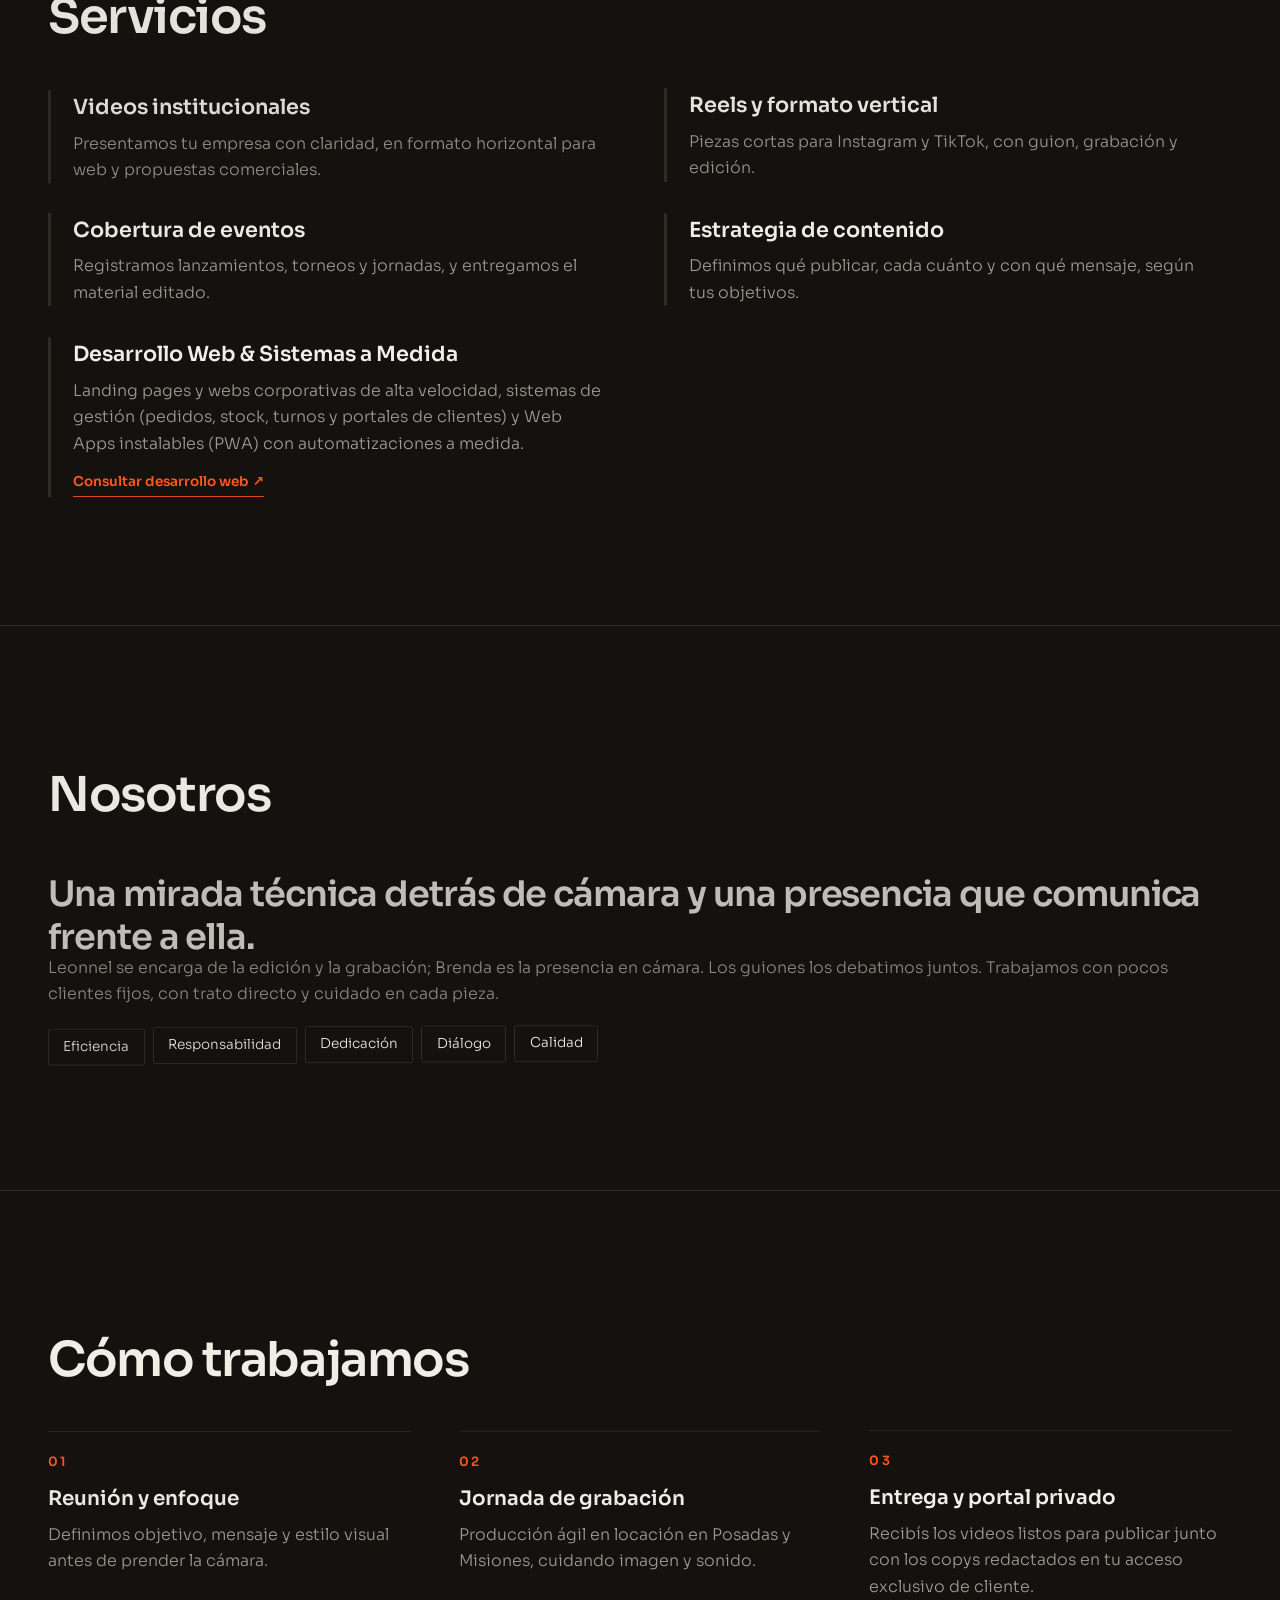
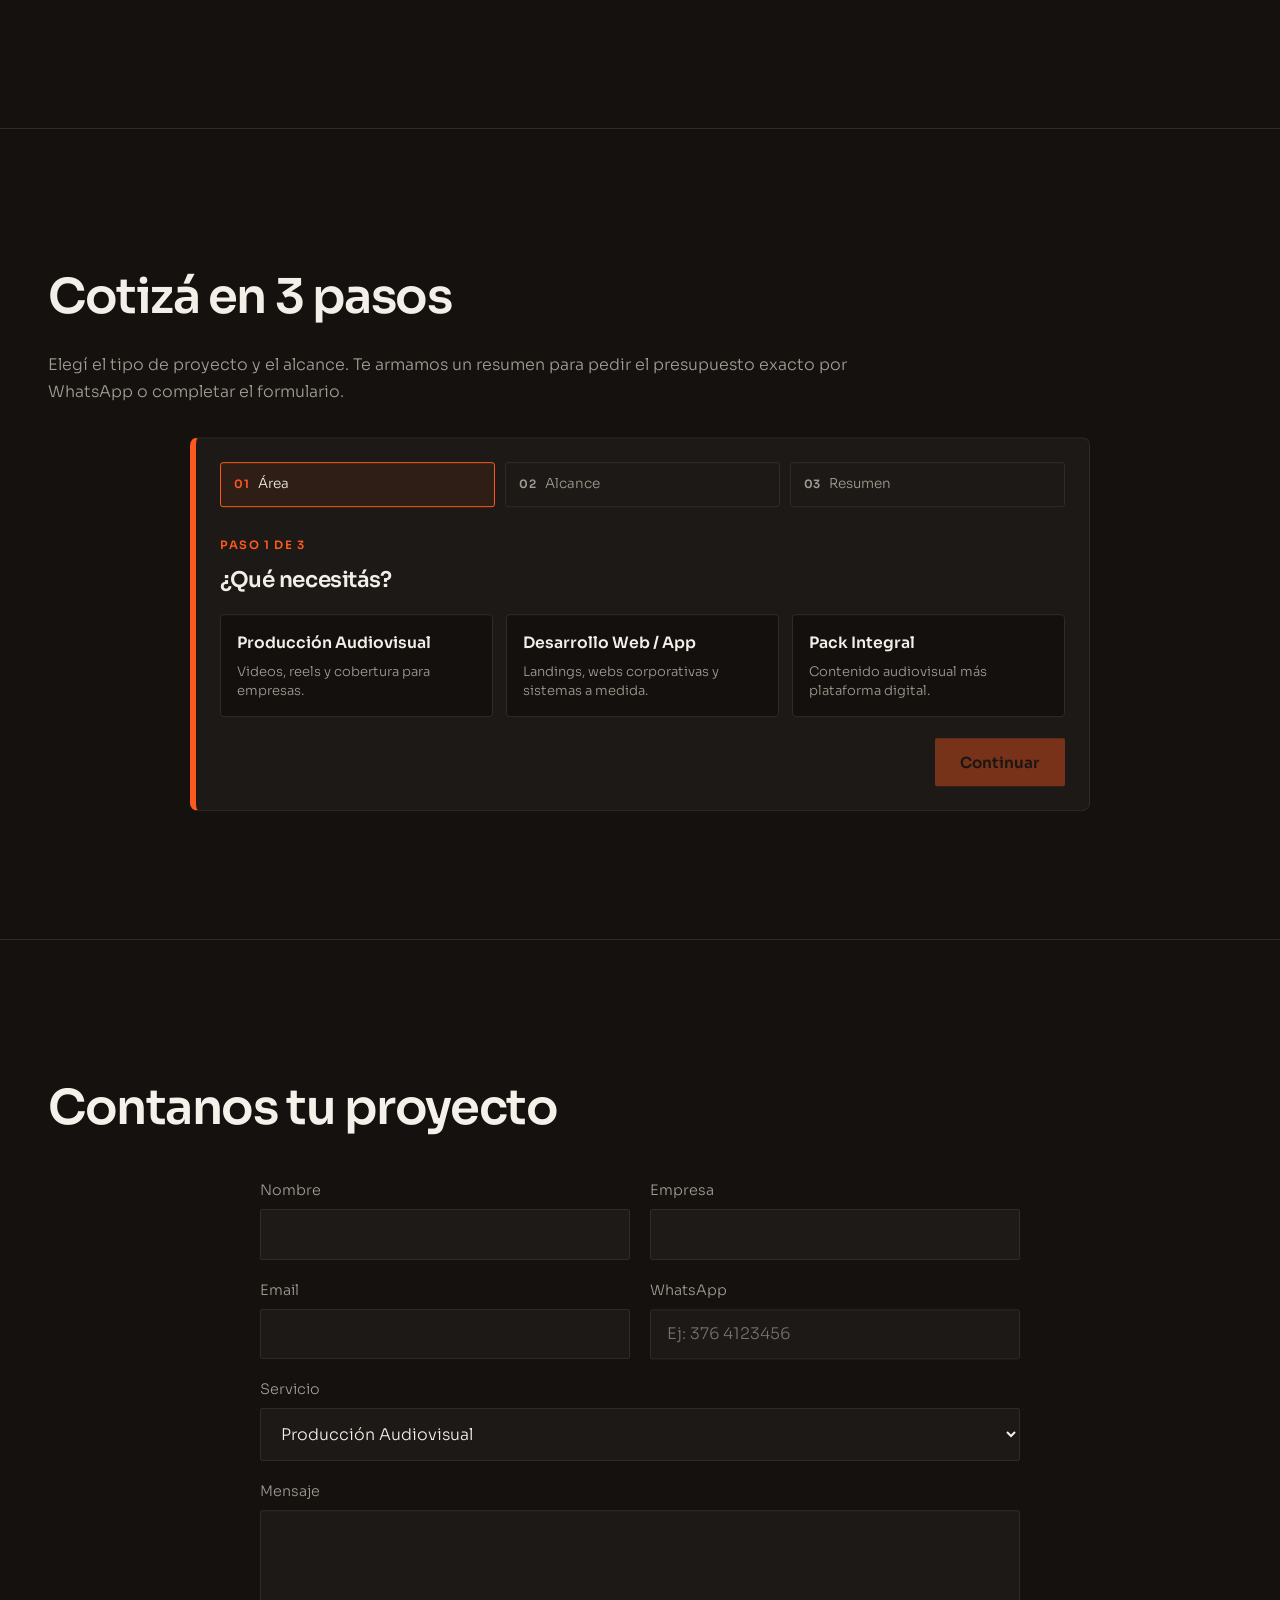
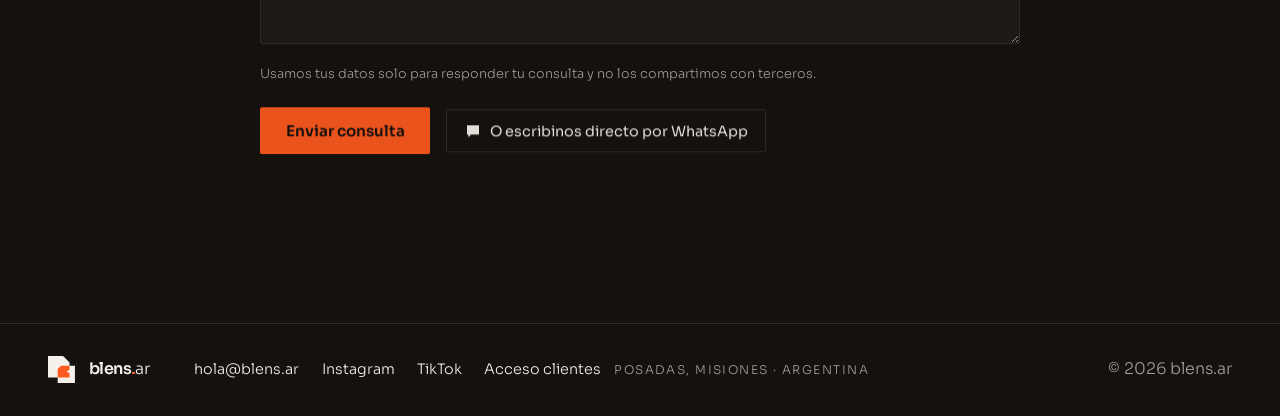
==== commit b0e0558e: "Fase 2: Web Push móvil, agenda de locaciones y tracker de entregas" ====
--- a/public/index.html
+++ b/public/index.html
@@ -2,7 +2,7 @@
 <html lang="es-AR">
 <head>
 <meta charset="utf-8">
-<meta name="viewport" content="width=device-width,initial-scale=1">
+<meta name="viewport" content="width=device-width,initial-scale=1,viewport-fit=cover">
 <title>blens.ar | Audiovisual y Desarrollo Web en Posadas</title>
 <meta name="description" content="Producción audiovisual y desarrollo web en Posadas, Misiones: videos, reels, landing pages, sistemas y apps a medida. Dos miradas, un solo plano.">
 <meta name="theme-color" content="#14110F">
@@ -24,7 +24,7 @@
 <link rel="preload" as="style" href="https://fonts.googleapis.com/css2?family=Sora:wght@200;400;600;800&display=swap">
 <link rel="stylesheet" href="https://fonts.googleapis.com/css2?family=Sora:wght@200;400;600;800&display=swap" media="print" data-fonts>
 <noscript><link rel="stylesheet" href="https://fonts.googleapis.com/css2?family=Sora:wght@200;400;600;800&display=swap"></noscript>
-<link rel="stylesheet" href="styles.css?v=22">
+<link rel="stylesheet" href="styles.css?v=23">
 </head>
 <body>
 <a class="skip" href="#proyectos">Ir al contenido</a>
--- a/public/styles.css
+++ b/public/styles.css
@@ -7,7 +7,7 @@
 :focus-visible{outline:2px solid var(--o);outline-offset:3px}
 .mut{color:var(--mut)}
 .mark{width:28px;height:28px;color:var(--h)}
-.nav{position:fixed;inset:0 0 auto;z-index:50;display:flex;justify-content:space-between;align-items:center;padding:1rem clamp(1rem,4vw,3rem);transition:background .3s,border-color .3s;border-bottom:1px solid transparent}
+.nav{position:fixed;inset:0 0 auto;z-index:50;display:flex;justify-content:space-between;align-items:center;padding:calc(1rem + env(safe-area-inset-top,0px)) calc(clamp(1rem,4vw,3rem) + env(safe-area-inset-right,0px)) 1rem calc(clamp(1rem,4vw,3rem) + env(safe-area-inset-left,0px));transition:background .3s,border-color .3s;border-bottom:1px solid transparent}
 .nav.solid{background:rgba(20,17,15,.92);backdrop-filter:blur(8px);border-color:var(--line)}
 .brand{display:flex;gap:.6rem;align-items:center;font-weight:600;letter-spacing:-.02em}
 .nav nav{display:flex;gap:1.6rem;align-items:center;font-size:.9rem}
@@ -371,6 +371,16 @@
 .quote-summary ul{margin:.3rem 0 .8rem;padding-left:1.2rem;color:var(--mut)}
 .quote-summary li{margin:.15rem 0}
 .quote-cta{display:flex;flex-wrap:wrap;gap:.8rem;margin-top:1.1rem}
+.etapa-track{list-style:none;display:grid;grid-template-columns:repeat(5,minmax(0,1fr));gap:.4rem;margin-top:.9rem}
+.etapa-track li{position:relative;display:grid;justify-items:center;gap:.35rem;text-align:center;padding:.8rem .35rem .6rem;background:var(--c2);border:1px solid var(--line);border-radius:3px;color:var(--mut)}
+.etapa-track li::before{content:"";position:absolute;left:0;right:0;top:0;height:2px;background:var(--line)}
+.etapa-track li.done::before,.etapa-track li.on::before{background:var(--o)}
+.etapa-track li span{display:grid;place-items:center;width:24px;height:24px;border:1px solid var(--line);border-radius:50%;font:600 .78rem Sora,sans-serif}
+.etapa-track li.done span,.etapa-track li.on span{border-color:var(--o);color:var(--o)}
+.etapa-track li.on{color:var(--h);border-color:rgba(255,90,31,.5);background:rgba(255,90,31,.08)}
+.etapa-track li b{font:600 .72rem/1.35 Sora,sans-serif}
+.ent-ver{display:inline-block;margin-left:.35rem;padding:.05rem .4rem;border:1px solid var(--line);border-radius:2px;color:var(--o);font:600 .68rem Sora,sans-serif;vertical-align:middle}
+@media(max-width:640px){.etapa-track{gap:.25rem}.etapa-track li{padding:.6rem .2rem}.etapa-track li b{font-size:.62rem}}
 @media(max-width:800px){
   .quote-progress li{font-size:.75rem;padding:.5rem}
   .quote-options{grid-template-columns:1fr}
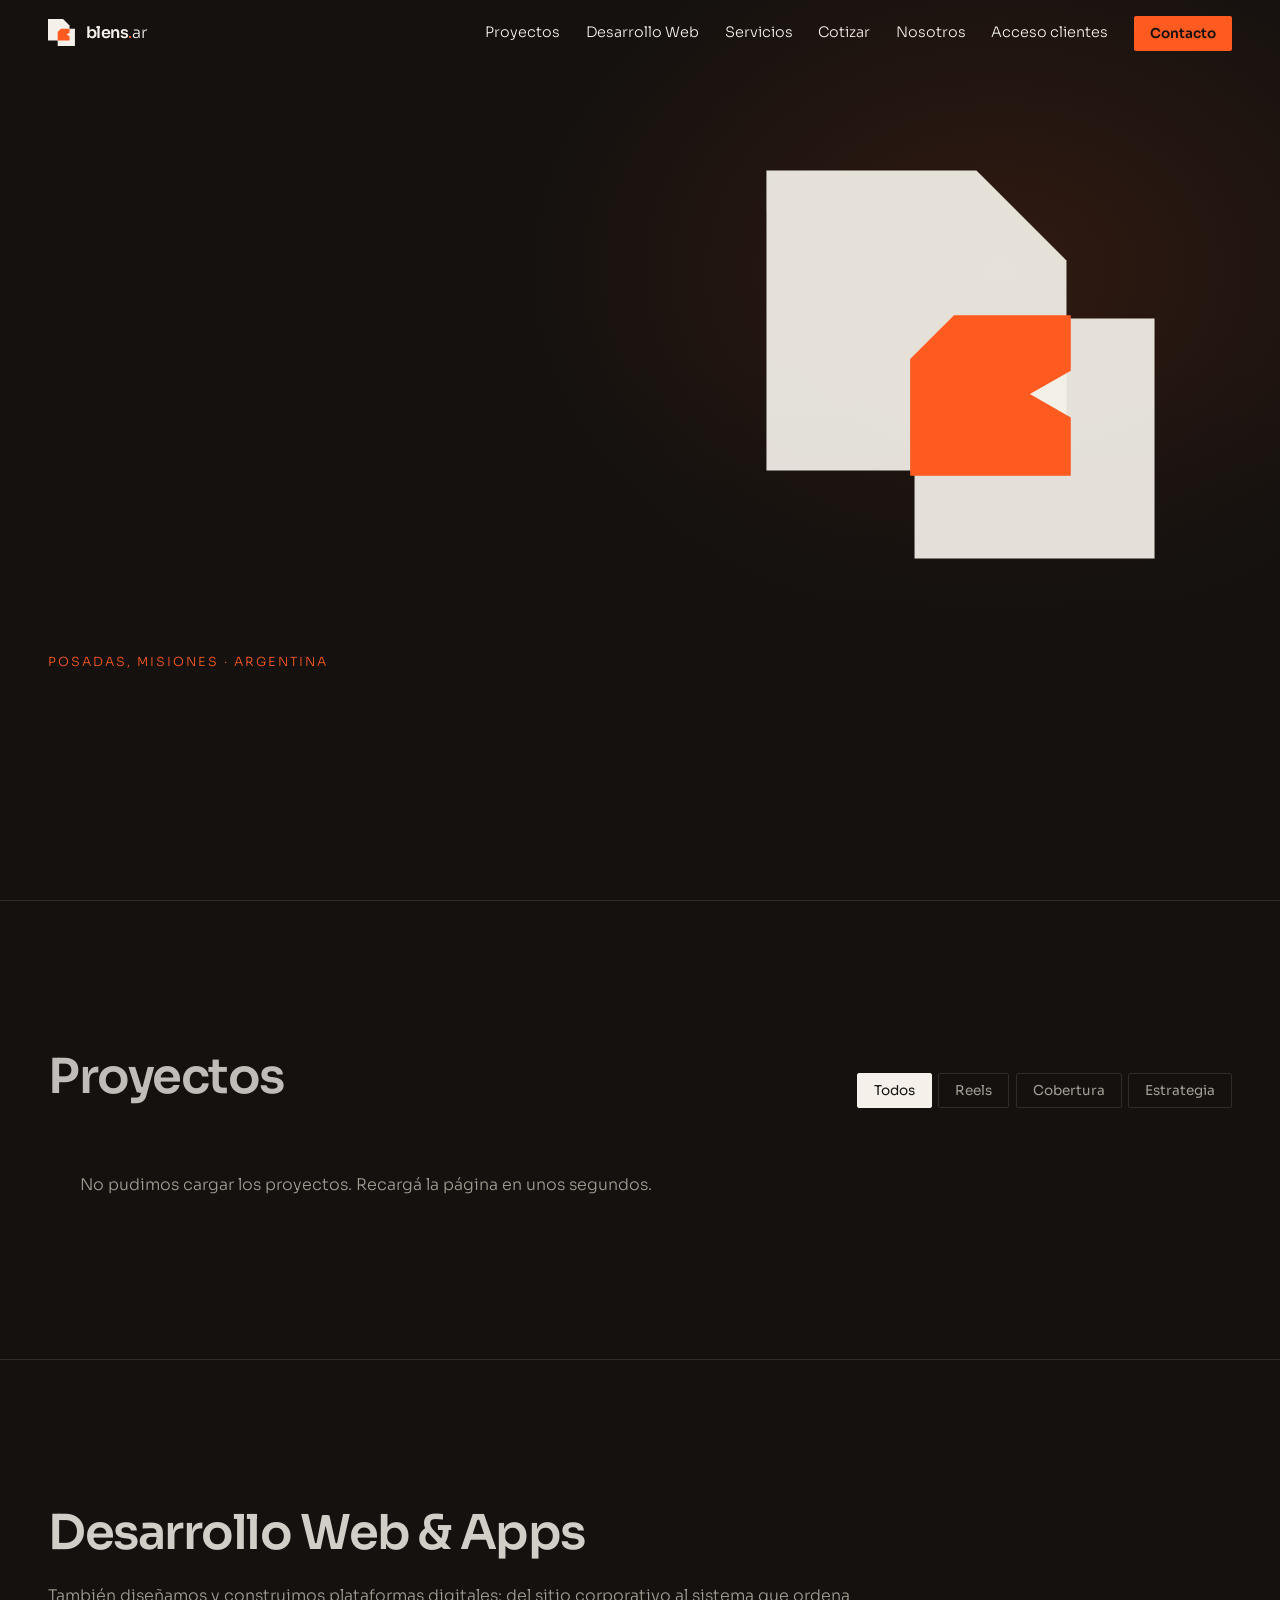
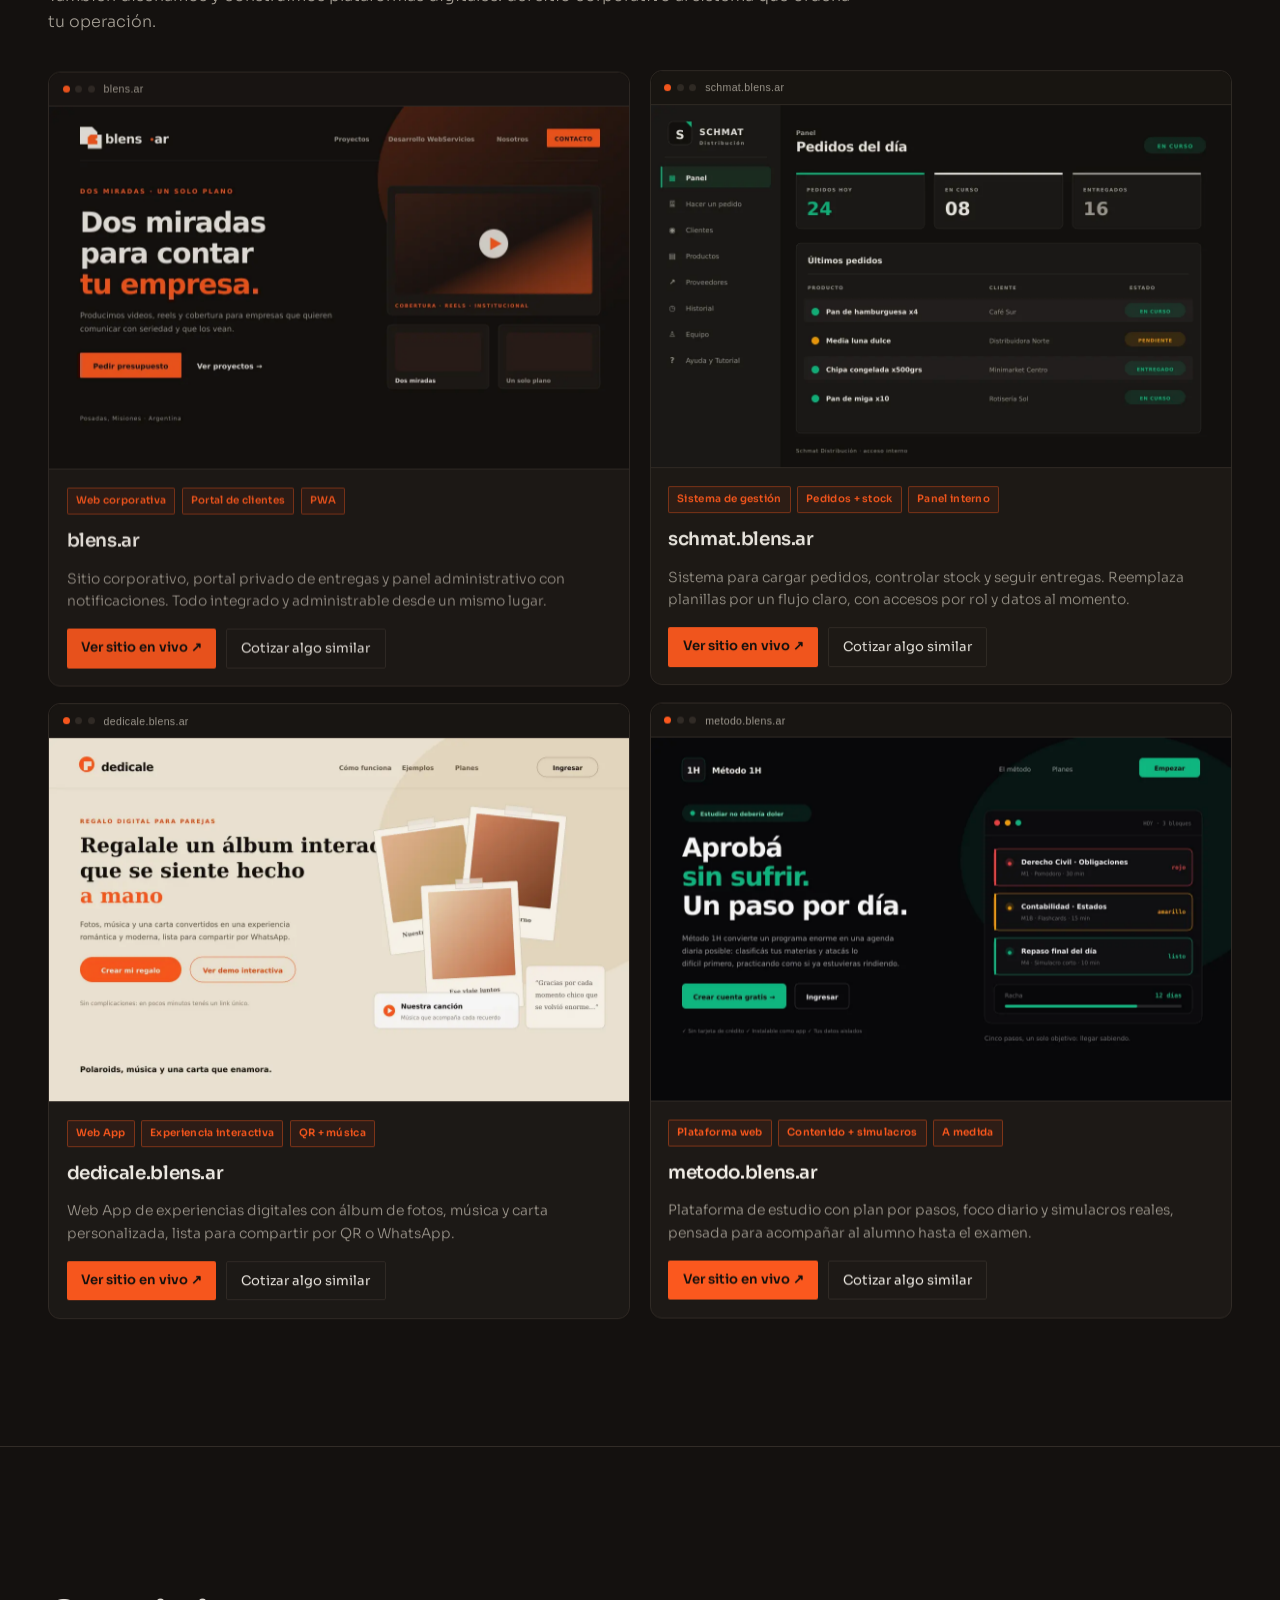
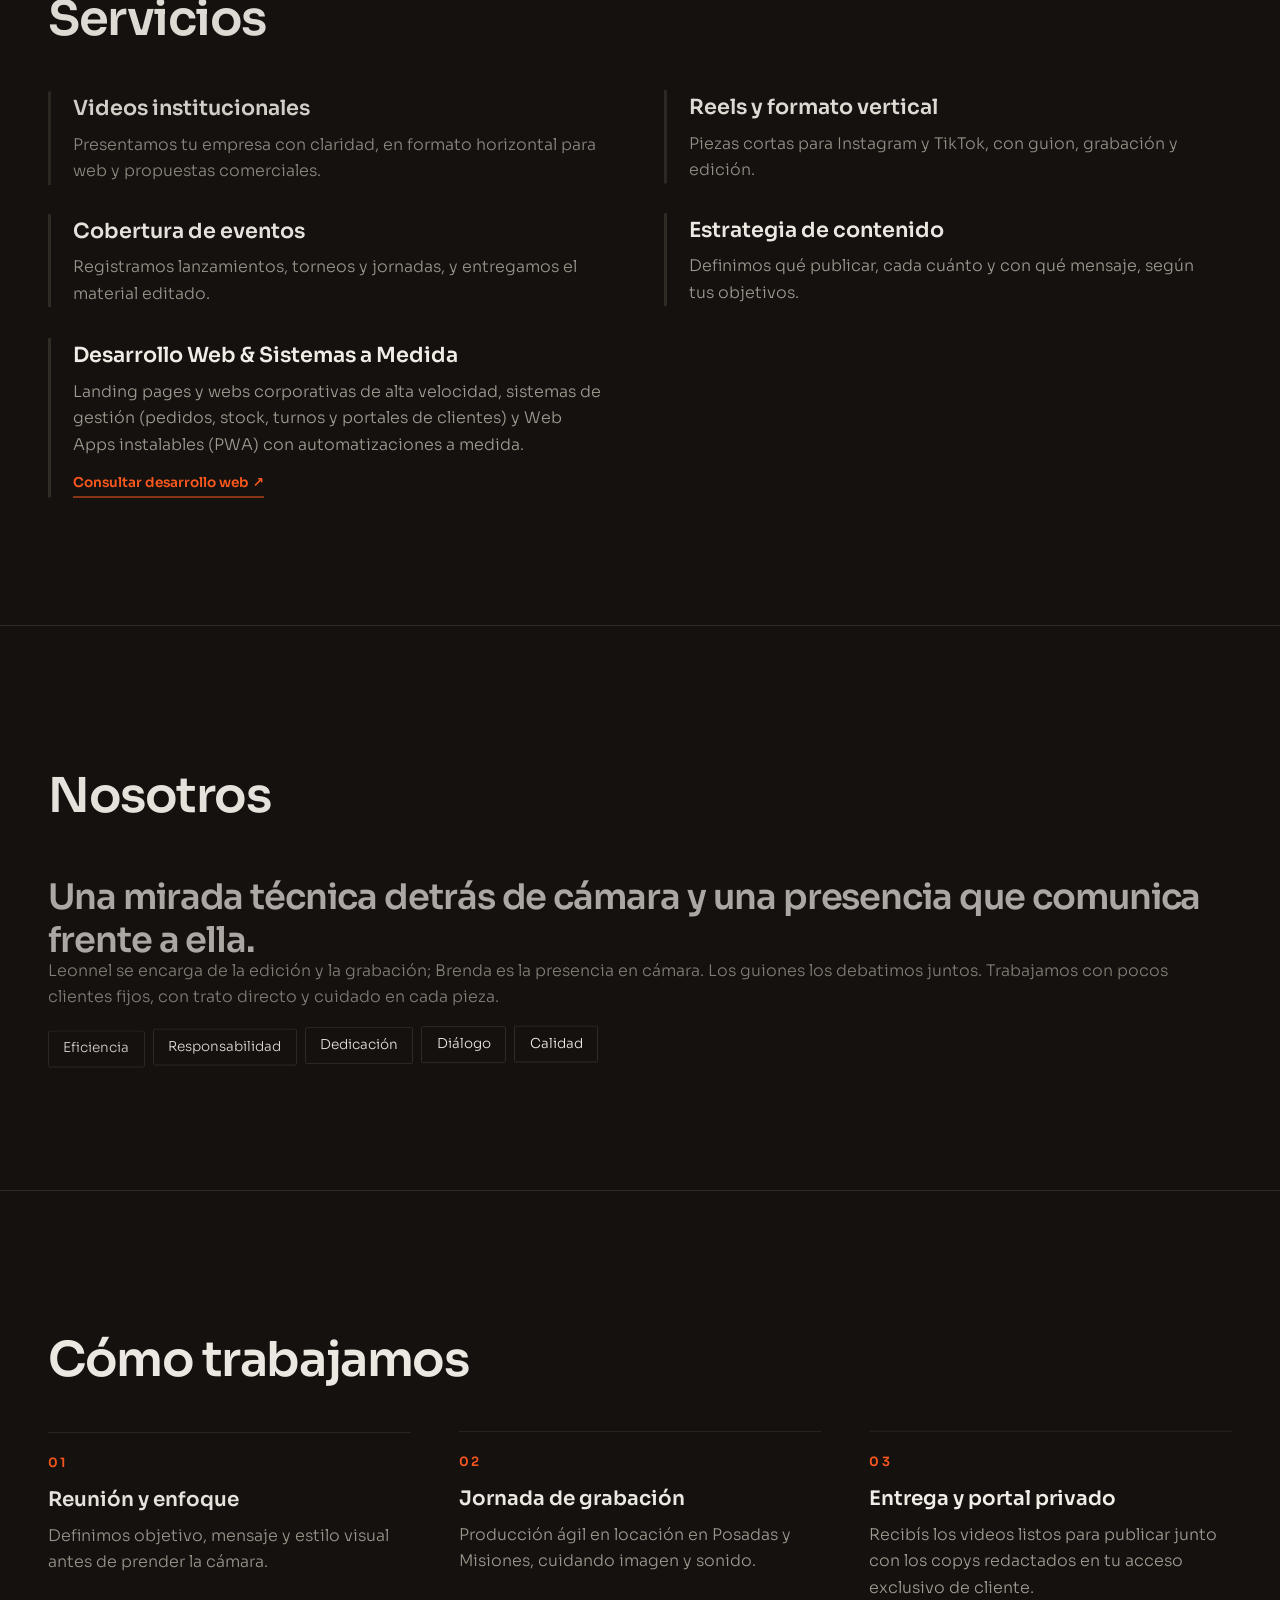
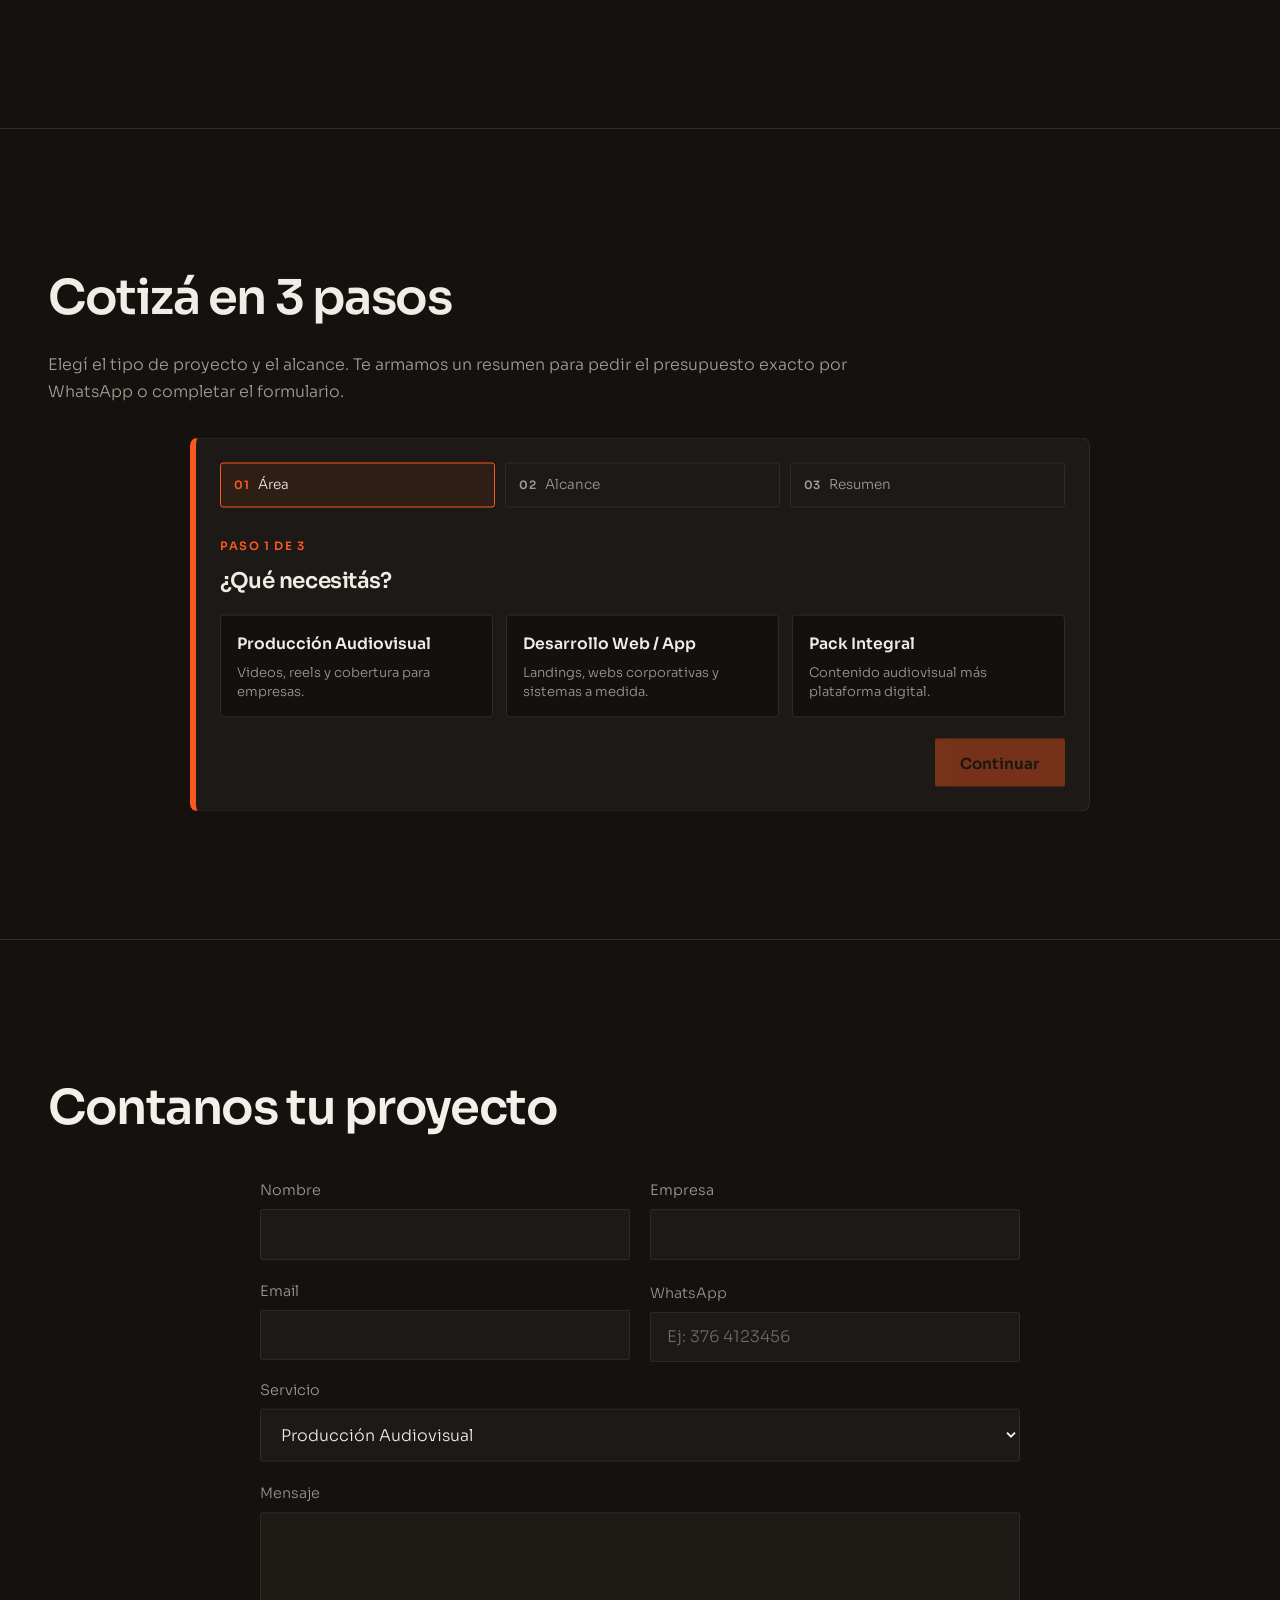
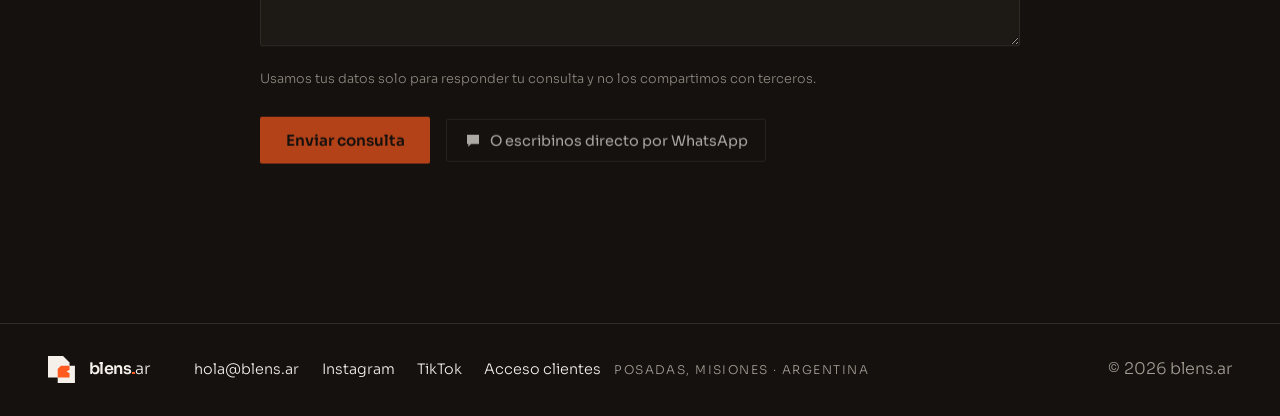
==== commit ffedde3a: "Fase 4: publicación web de entregas y carteles PWA del portal" ====
--- a/public/index.html
+++ b/public/index.html
@@ -24,7 +24,7 @@
 <link rel="preload" as="style" href="https://fonts.googleapis.com/css2?family=Sora:wght@200;400;600;800&display=swap">
 <link rel="stylesheet" href="https://fonts.googleapis.com/css2?family=Sora:wght@200;400;600;800&display=swap" media="print" data-fonts>
 <noscript><link rel="stylesheet" href="https://fonts.googleapis.com/css2?family=Sora:wght@200;400;600;800&display=swap"></noscript>
-<link rel="stylesheet" href="styles.css?v=23">
+<link rel="stylesheet" href="styles.css?v=24">
 </head>
 <body>
 <a class="skip" href="#proyectos">Ir al contenido</a>
@@ -269,6 +269,6 @@
 <script src="assets/ScrollTrigger.min.js" defer></script>
 <script src="assets/player.js?v=13" defer></script>
 <script src="assets/nav.js?v=3" defer></script>
-<script src="main.js?v=20" defer></script>
+<script src="main.js?v=21" defer></script>
 </body>
 </html>
--- a/public/styles.css
+++ b/public/styles.css
@@ -129,6 +129,8 @@
 .cv-snd{position:absolute;left:.8rem;top:.8rem;background:var(--o);color:var(--c);border:0;border-radius:4px;padding:.55rem .9rem;font:600 .8rem Sora,sans-serif;cursor:pointer;box-shadow:0 6px 20px rgba(0,0,0,.4)}
 @keyframes grow{from{transform:scale(.93);opacity:.5}to{transform:none;opacity:1}}.cvw.grow{animation:grow .55s cubic-bezier(.2,.8,.2,1)}
 .pv2{width:fit-content;max-width:100%;margin:0 auto}.pv2 video{max-height:85vh;max-width:100%;width:auto;height:auto;margin:0 auto}
+.cvw.dfr{aspect-ratio:16/9;width:100%;max-width:1100px;margin:0 auto}.cvw.dfr iframe,.cvw.dfr video{position:absolute;inset:0;width:100%;height:100%;border:0}
+.pj-gal{margin:1.4rem auto;max-width:700px;padding:1.4rem;border:1px solid var(--line);background:var(--c2)}.pj-gal .btn{margin-top:1rem}
 .about .cvw{aspect-ratio:9/16;max-height:80vh;width:100%;margin:0 auto}.about .cvw video{height:100%;object-fit:cover}
 
 [hidden]{display:none!important}
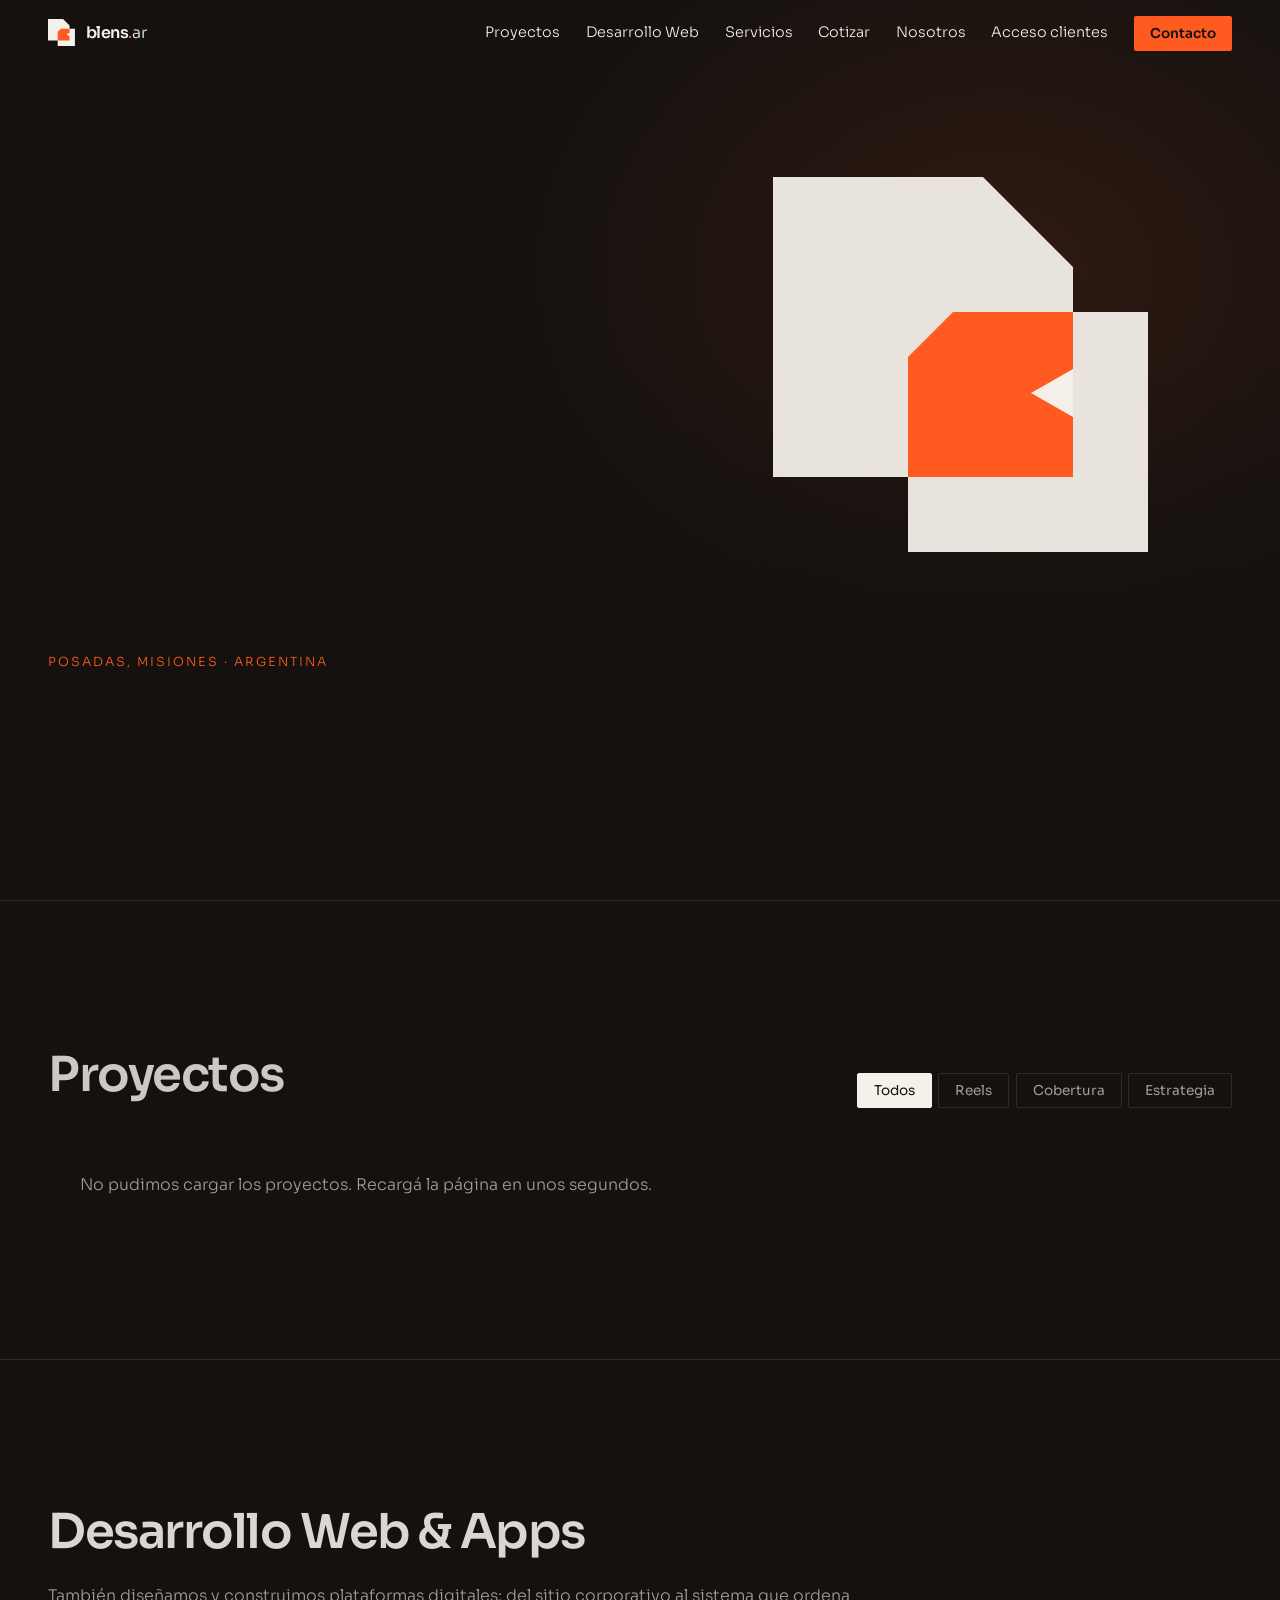
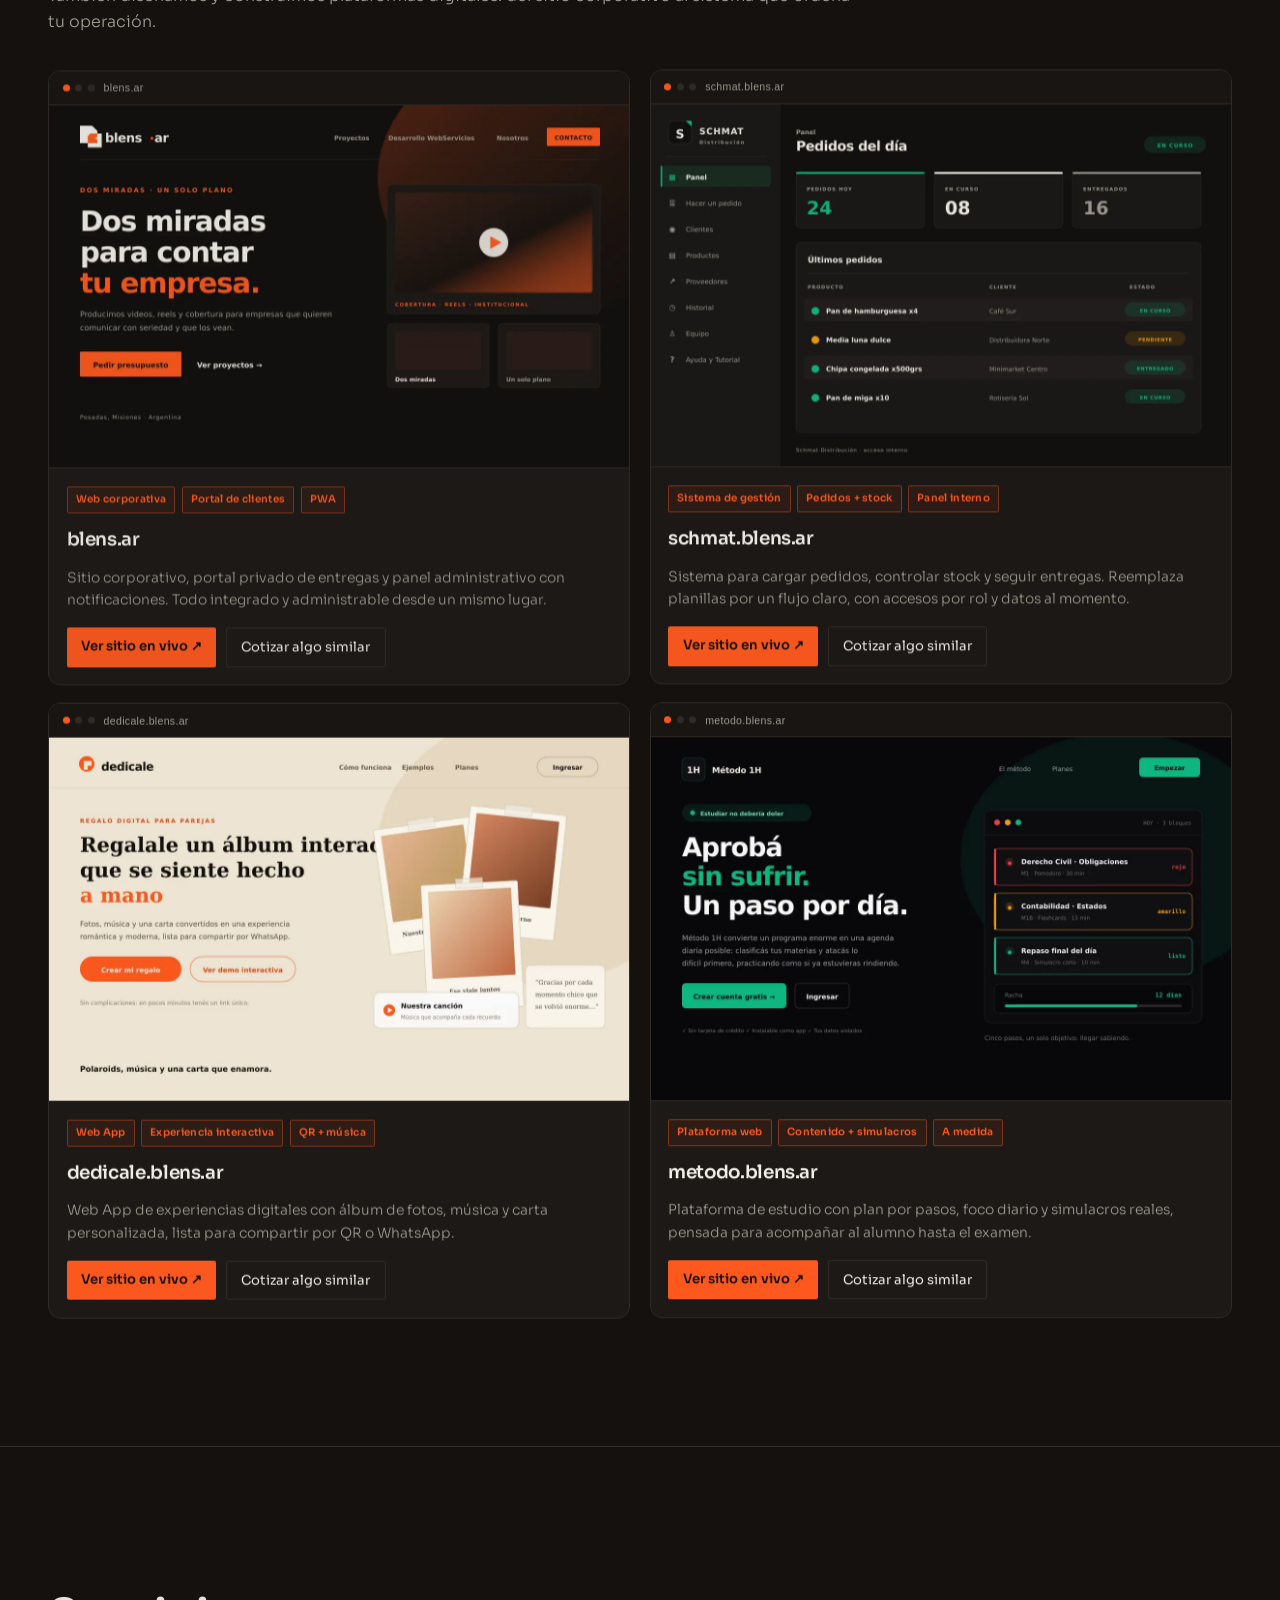
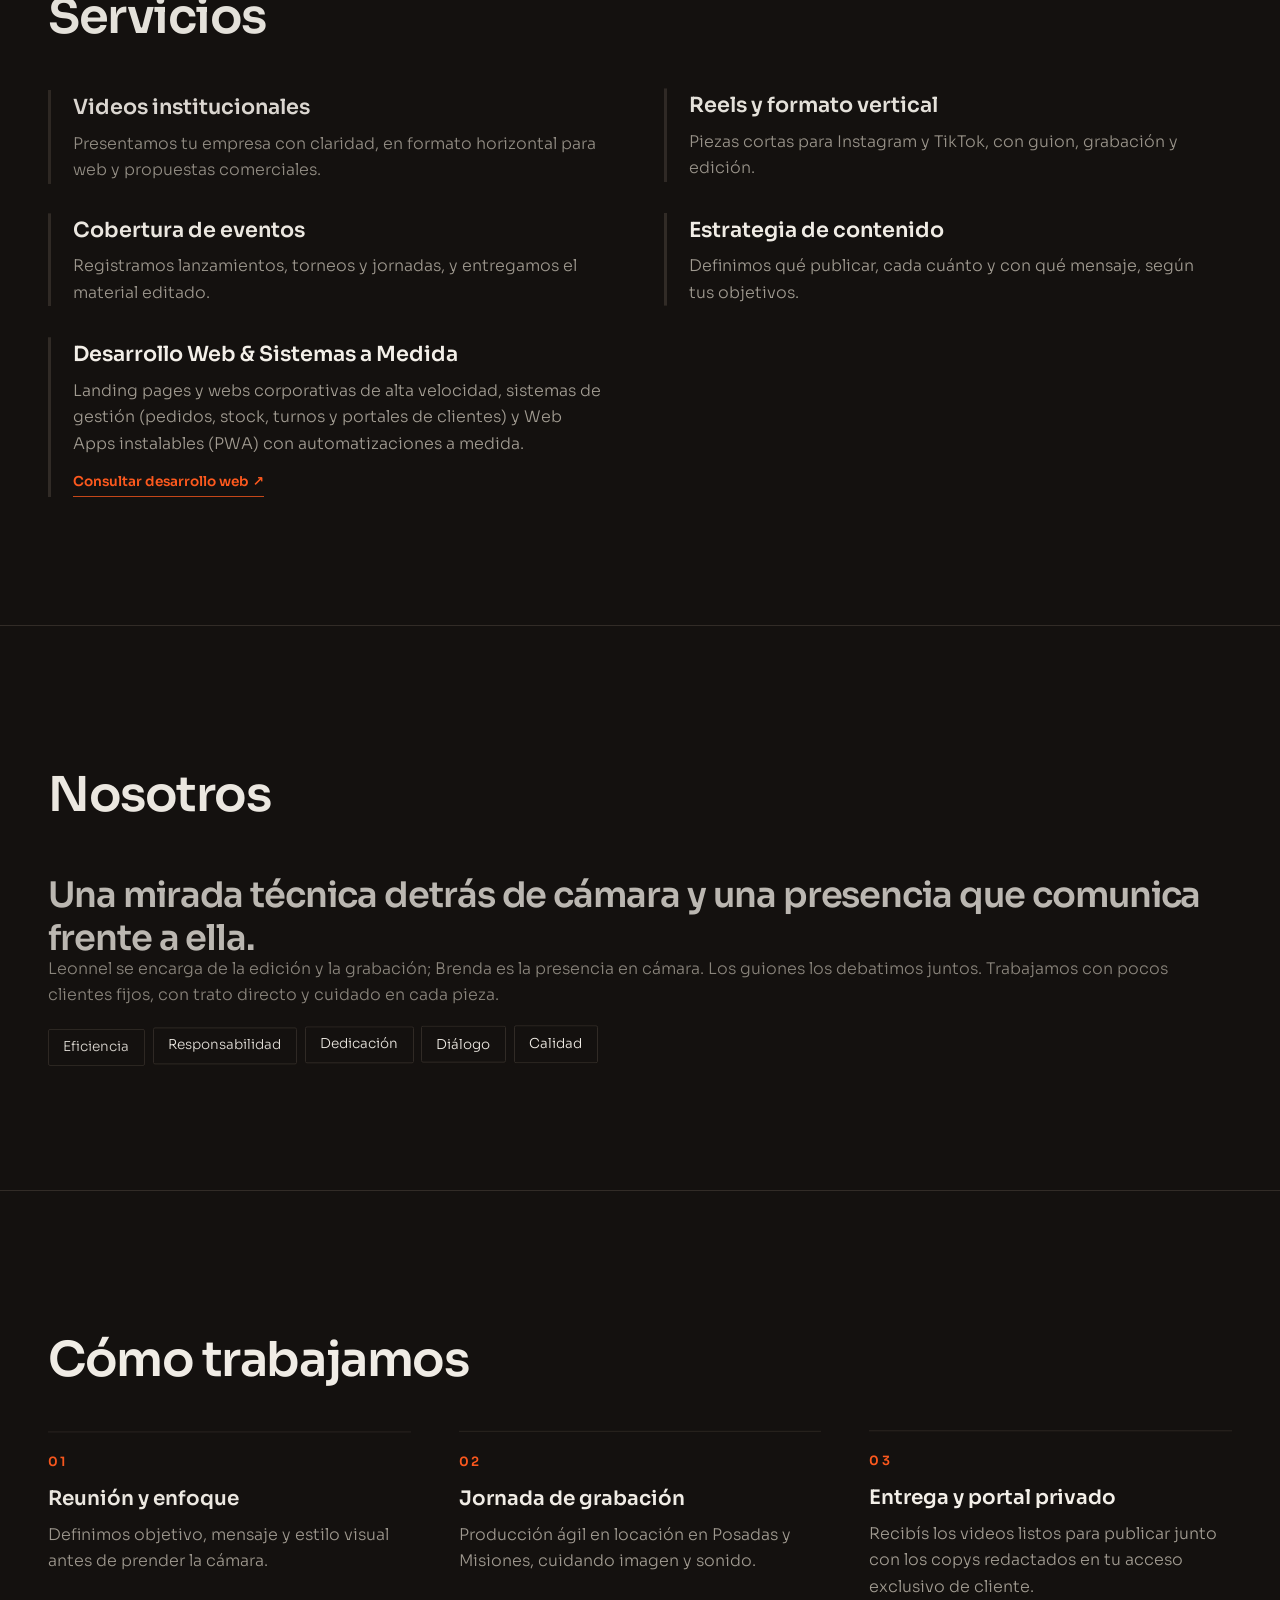
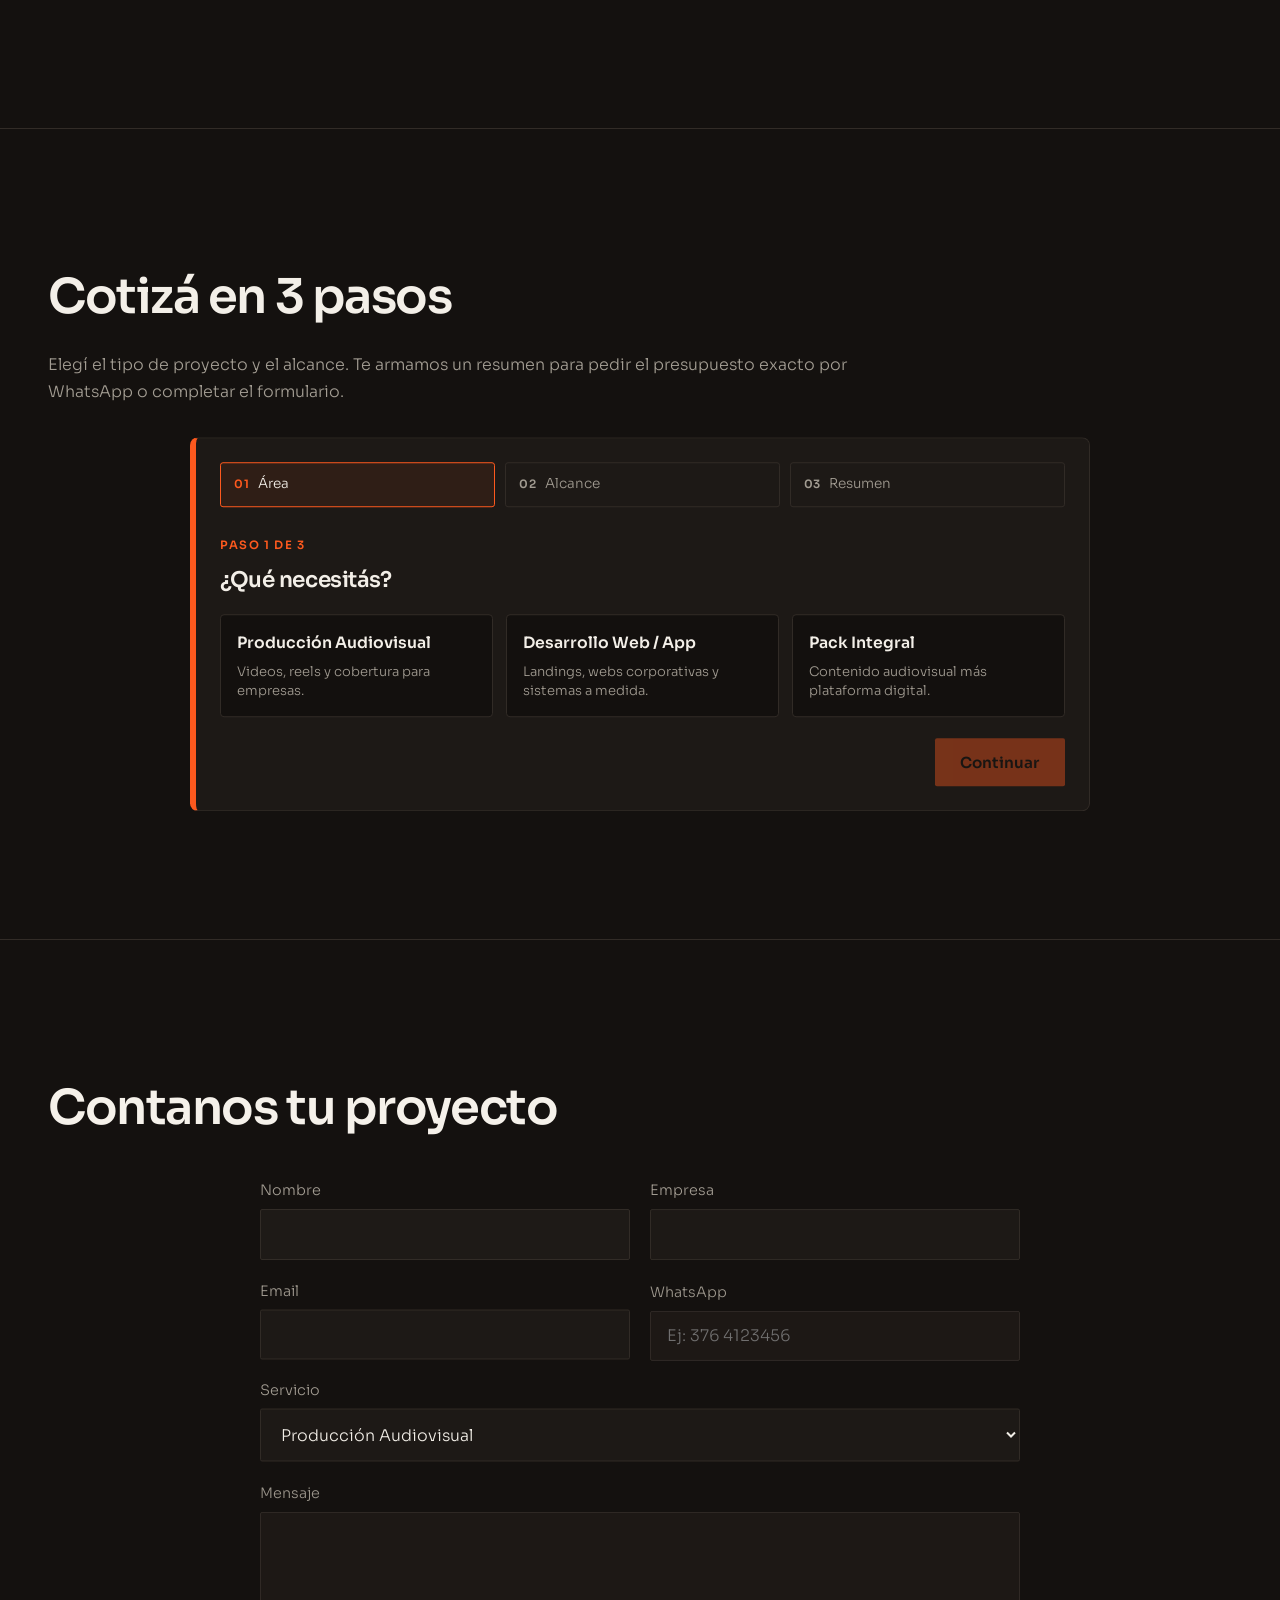
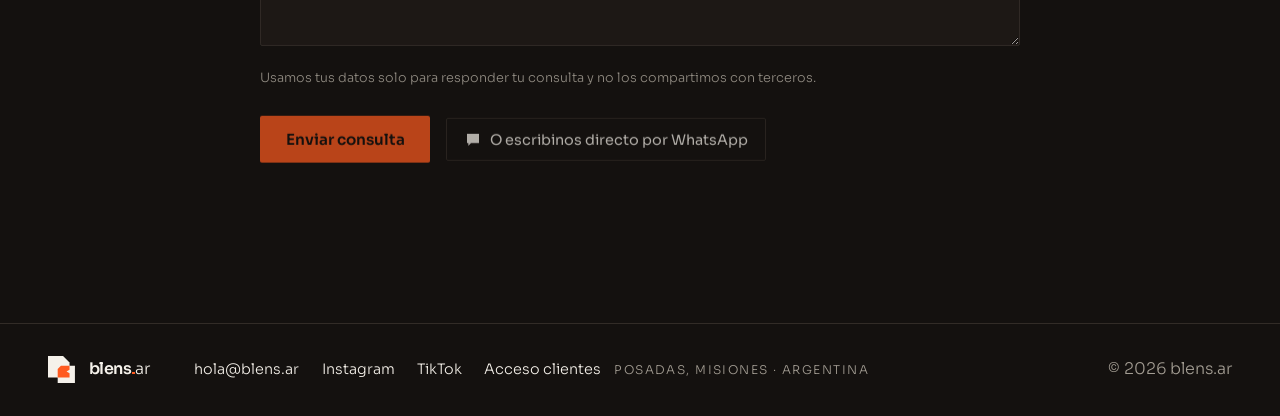
==== commit 4f51e0e5: "Frontend: compactar detalle, quitar widget flotante y unificar videos/logos" ====
--- a/public/index.html
+++ b/public/index.html
@@ -24,7 +24,7 @@
 <link rel="preload" as="style" href="https://fonts.googleapis.com/css2?family=Sora:wght@200;400;600;800&display=swap">
 <link rel="stylesheet" href="https://fonts.googleapis.com/css2?family=Sora:wght@200;400;600;800&display=swap" media="print" data-fonts>
 <noscript><link rel="stylesheet" href="https://fonts.googleapis.com/css2?family=Sora:wght@200;400;600;800&display=swap"></noscript>
-<link rel="stylesheet" href="styles.css?v=24">
+<link rel="stylesheet" href="styles.css?v=25">
 </head>
 <body>
 <a class="skip" href="#proyectos">Ir al contenido</a>
@@ -50,7 +50,6 @@
     <p class="lead">Producimos videos, reels y cobertura para empresas que quieren comunicar con seriedad y que los vean.</p>
     <div class="cta"><a class="btn mag" href="#cotizador">Pedir presupuesto</a><a class="link" href="#proyectos">Ver proyectos</a><a class="wa-btn" data-wa href="wa.php?text=Hola%20Blens%2C%20quiero%20consultar%20por%20producci%C3%B3n%20de%20video%20para%20mi%20empresa." target="_blank" rel="noopener"><svg viewBox="0 0 24 24" width="16" height="16" fill="currentColor" aria-hidden="true"><path d="M3 3h18v14H9l-4 4v-4H3z"/></svg><span>Escribinos por WhatsApp</span></a></div>
   </div>
-  <aside class="hero-feature" id="hero-feature" hidden></aside>
 </section>
 
 <section class="sec" id="proyectos">
@@ -269,6 +268,6 @@
 <script src="assets/ScrollTrigger.min.js" defer></script>
 <script src="assets/player.js?v=13" defer></script>
 <script src="assets/nav.js?v=3" defer></script>
-<script src="main.js?v=21" defer></script>
+<script src="main.js?v=22" defer></script>
 </body>
 </html>
--- a/public/styles.css
+++ b/public/styles.css
@@ -23,18 +23,6 @@
 .hero-in{position:relative;z-index:2;max-width:900px;min-width:0}
 .loc{font-size:.78rem;letter-spacing:.16em;text-transform:uppercase;color:var(--mut)}
 .hero-in .loc{margin-top:1.2rem;color:var(--o)}
-.hero-feature{display:none;position:absolute;right:clamp(1rem,4vw,3rem);bottom:4rem;z-index:3;width:min(300px,24vw)}
-.hero-feature[hidden]{display:none!important}
-@media(min-width:1100px){.hero-feature:not([hidden]){display:block}}
-.hf-link{position:relative;display:block;overflow:hidden;border:1px solid var(--line);background:var(--c2);aspect-ratio:16/9}
-.hf-link video{position:absolute;inset:0;width:100%;height:100%;object-fit:cover;filter:grayscale(.35) brightness(.75);transition:scale .6s,filter .4s}
-.hf-link:hover video{scale:1.04;filter:none}
-.hf-link::after{content:"";position:absolute;inset:0;background:linear-gradient(transparent 35%,rgba(20,17,15,.94));z-index:1;pointer-events:none}
-.hf-body{position:absolute;left:0;right:0;bottom:0;z-index:2;display:flex;flex-direction:column;gap:.2rem;padding:1rem}
-.hf-k{font-size:.68rem;letter-spacing:.18em;text-transform:uppercase;color:var(--o)}
-.hf-t{font-weight:600;font-size:1.05rem;line-height:1.2}
-.hf-m{font-size:.8rem;color:var(--mut)}
-.hf-play{position:absolute;right:.8rem;top:.8rem;z-index:2;width:34px;height:34px;border-radius:50%;background:var(--o);color:var(--c);display:grid;place-items:center}
 h1{font-weight:800;font-size:clamp(2.6rem,8vw,6.5rem);line-height:.98;letter-spacing:-.045em}
 .ln{display:block;overflow:hidden}.ln>span{display:block}
 .lead{max-width:48ch;margin:1.8rem 0;color:var(--mut);font-size:1.1rem}
@@ -96,15 +84,22 @@
 .card.nop video{opacity:1;filter:grayscale(.8) brightness(.7)}.card.nop:hover video{filter:none}
 .empty{padding:2rem;background:var(--c)}
 .stretch{position:absolute;inset:0;z-index:3}
-.pj{max-width:1100px;margin:0 auto;padding:7rem clamp(1rem,4vw,3rem) 4rem}
+.pj{max-width:1240px;margin:0 auto;padding:6.5rem clamp(1rem,4vw,3rem) 3rem}
 .back{color:var(--mut);font-size:.9rem}.back:hover{color:var(--o)}
-.pj h1{font-size:clamp(2rem,5vw,3.6rem);letter-spacing:-.04em;line-height:1.05;margin:1rem 0 .5rem}
-.pj .sub{color:var(--mut);margin-bottom:2rem}
-.pv{background:#000;border:1px solid var(--line);display:flex;justify-content:center}.pv video{max-width:100%;max-height:80vh;display:block}
-.pj .cols{display:grid;grid-template-columns:1fr 2fr;gap:3rem;margin-top:3rem}
-.pj h2{font-size:1rem;font-weight:600;color:var(--o);margin-bottom:.5rem}.pj .blk{margin-bottom:1.6rem}
-.pj .cta2{margin-top:3rem;padding-top:2rem;border-top:1px solid var(--line);display:flex;gap:1.5rem;align-items:center;flex-wrap:wrap}
-@media(max-width:800px){.pj .cols{grid-template-columns:1fr}}
+.pj-layout{display:grid;grid-template-columns:1fr;gap:1.6rem;align-items:start}
+.pj-media{min-width:0}
+.pj-media .cvw{width:100%;max-width:100%;margin:0}
+.pj-media video{display:block;width:auto;max-width:100%;max-height:76vh;margin:0 auto}
+.pj-tall .pj-media .cvw.dfr{aspect-ratio:9/16}
+.pj-media .pj-gal{max-width:none;margin:0}
+.pj-info{min-width:0;display:flex;flex-direction:column}
+.pj-info .back{align-self:flex-start;margin-bottom:.9rem}
+.pj-cat{width:fit-content;font-size:.72rem;font-weight:700;letter-spacing:.12em;text-transform:uppercase;color:var(--o);border:1px solid rgba(255,90,31,.45);background:rgba(255,90,31,.08);padding:.28rem .6rem;border-radius:3px}
+.pj h1{font-size:clamp(2rem,4vw,3.2rem);letter-spacing:-.04em;line-height:1.05;margin:.8rem 0 1rem}
+.pj h2{font-size:.92rem;font-weight:600;color:var(--o);margin-bottom:.4rem}.pj .blk{margin-bottom:1rem}.pj .blk p{font-size:.95rem}
+.pj-meta-row{display:grid;grid-template-columns:1fr;gap:0 1.4rem;margin:.2rem 0 .6rem}
+.pj .cta2{margin-top:1.4rem;padding-top:1.1rem;border-top:1px solid var(--line);display:flex;gap:1.2rem;align-items:center;flex-wrap:wrap}
+@media(min-width:900px){.pj-layout{grid-template-columns:minmax(280px,380px) 1fr;gap:2.5rem}.pj.pj-wide .pj-layout{grid-template-columns:minmax(420px,1.15fr) 1fr}.pj-media{position:sticky;top:6.5rem}.pj-info{min-height:76vh}.pj-meta-row{grid-template-columns:repeat(2,minmax(0,1fr))}.pj .cta2{margin-top:auto}}
 .nav form{display:inline}.lg{max-width:360px;margin:22vh auto 4rem;display:grid;gap:1rem;padding:0 1rem}
 .ent{display:grid;grid-template-columns:repeat(auto-fill,minmax(260px,1fr));gap:1px;background:var(--line);border:1px solid var(--line)}
 .ent a{position:relative;display:block;aspect-ratio:16/10;background:var(--c2);overflow:hidden}.ent img{width:100%;height:100%;object-fit:cover;filter:brightness(.65);transition:scale .5s,filter .4s}
@@ -138,7 +133,8 @@
 @media(max-width:800px){.about{grid-template-columns:minmax(0,1fr)}.about .cvw{max-width:340px}}
 .logos{display:flex;flex-wrap:wrap;gap:1rem}.logos .lg{background:var(--h);border-radius:4px;padding:.9rem 1.4rem;display:grid;place-items:center;min-width:140px;height:84px}
 .logos img{max-height:52px;max-width:150px;width:auto;height:auto;object-fit:contain}
-.clogo{max-height:56px;max-width:180px;width:auto;height:auto;display:block;background:var(--h);padding:.4rem .7rem;border-radius:4px;margin-bottom:.8rem}
+.clogo-box{display:inline-flex;align-items:center;justify-content:center;max-width:100%;background:rgba(255,255,255,.05);border:1px solid rgba(255,255,255,.12);padding:10px 14px;border-radius:10px;margin-bottom:.6rem}
+.clogo{max-height:44px;max-width:160px;width:auto;height:auto;object-fit:contain;display:block}
 .cv-bar{background:rgba(20,17,15,.88);border-top:1px solid var(--line)}.cv-b{flex:none;min-width:38px;min-height:38px;padding:0}
 .cv-time{font:600 .72rem Sora,sans-serif;color:var(--h);min-width:5.6em;text-align:center;flex:none}
 .logos{display:grid;grid-template-columns:repeat(auto-fill,minmax(220px,1fr));gap:1rem}
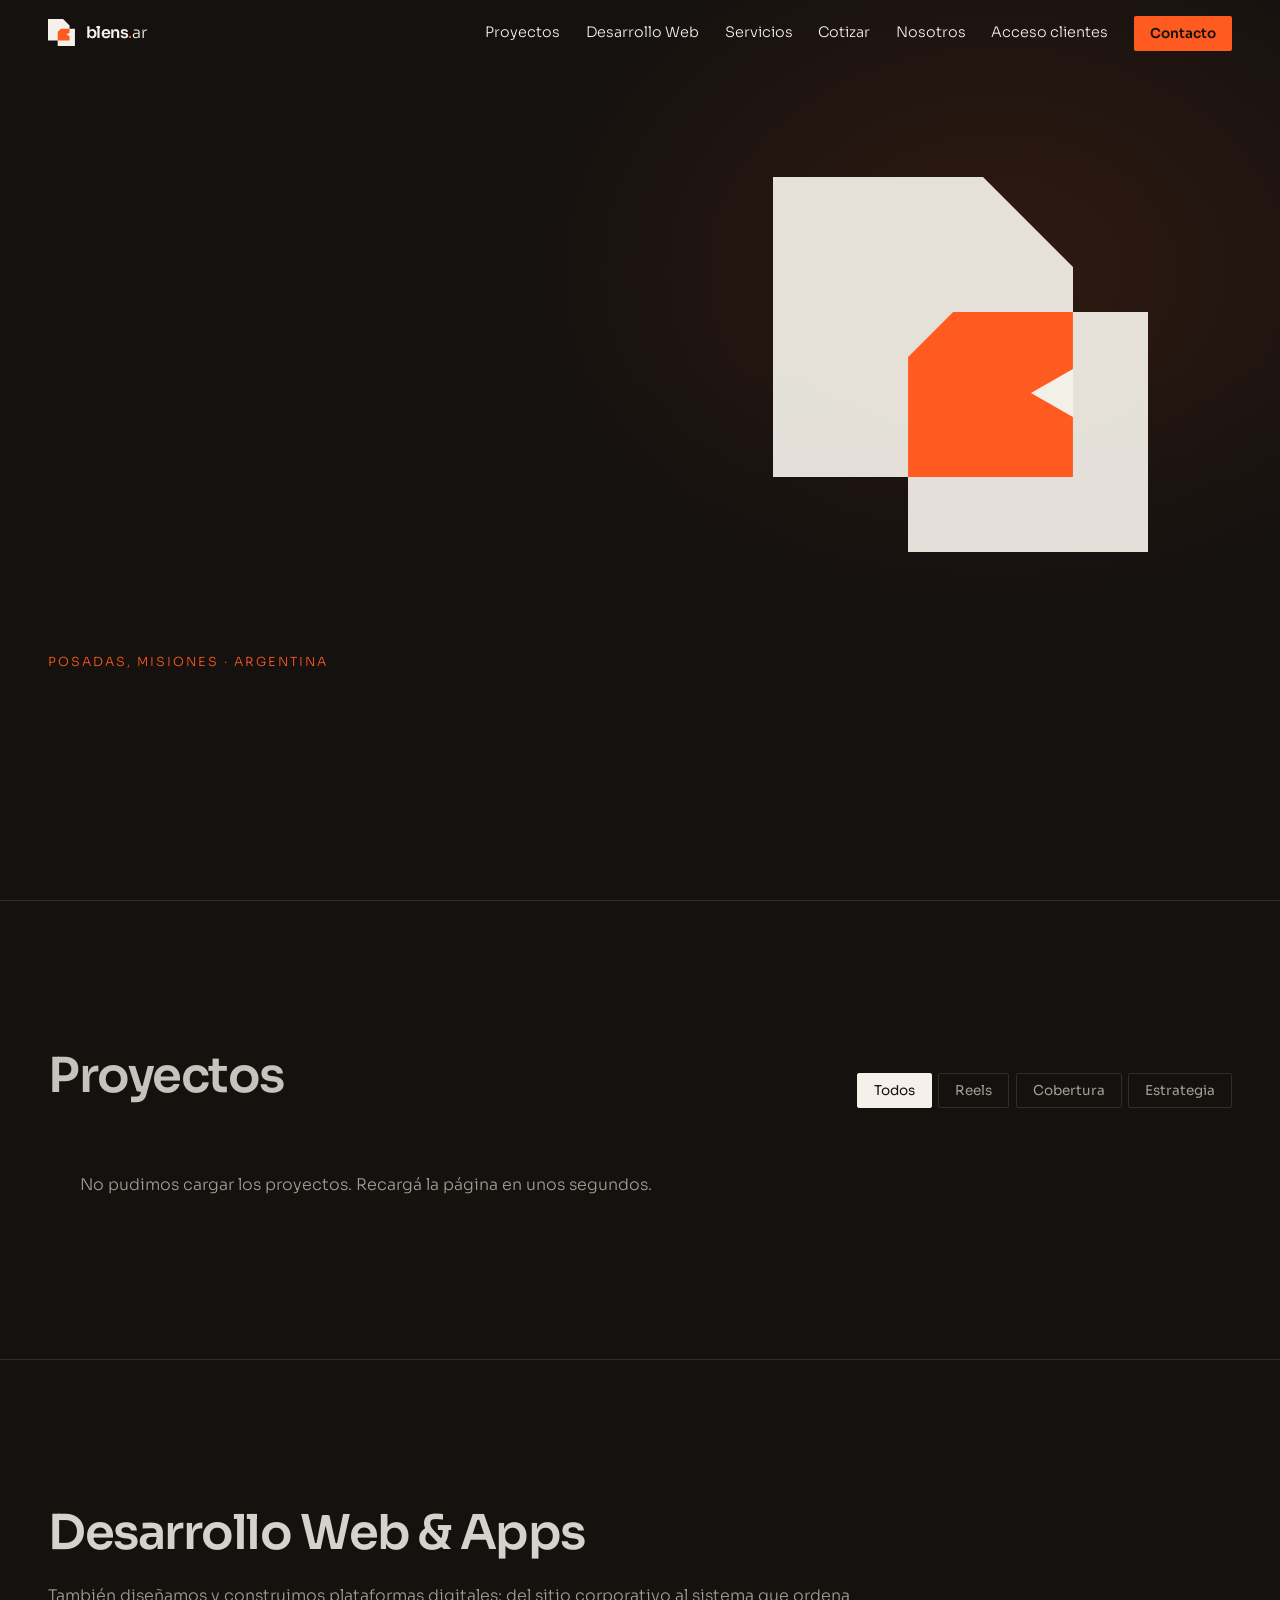
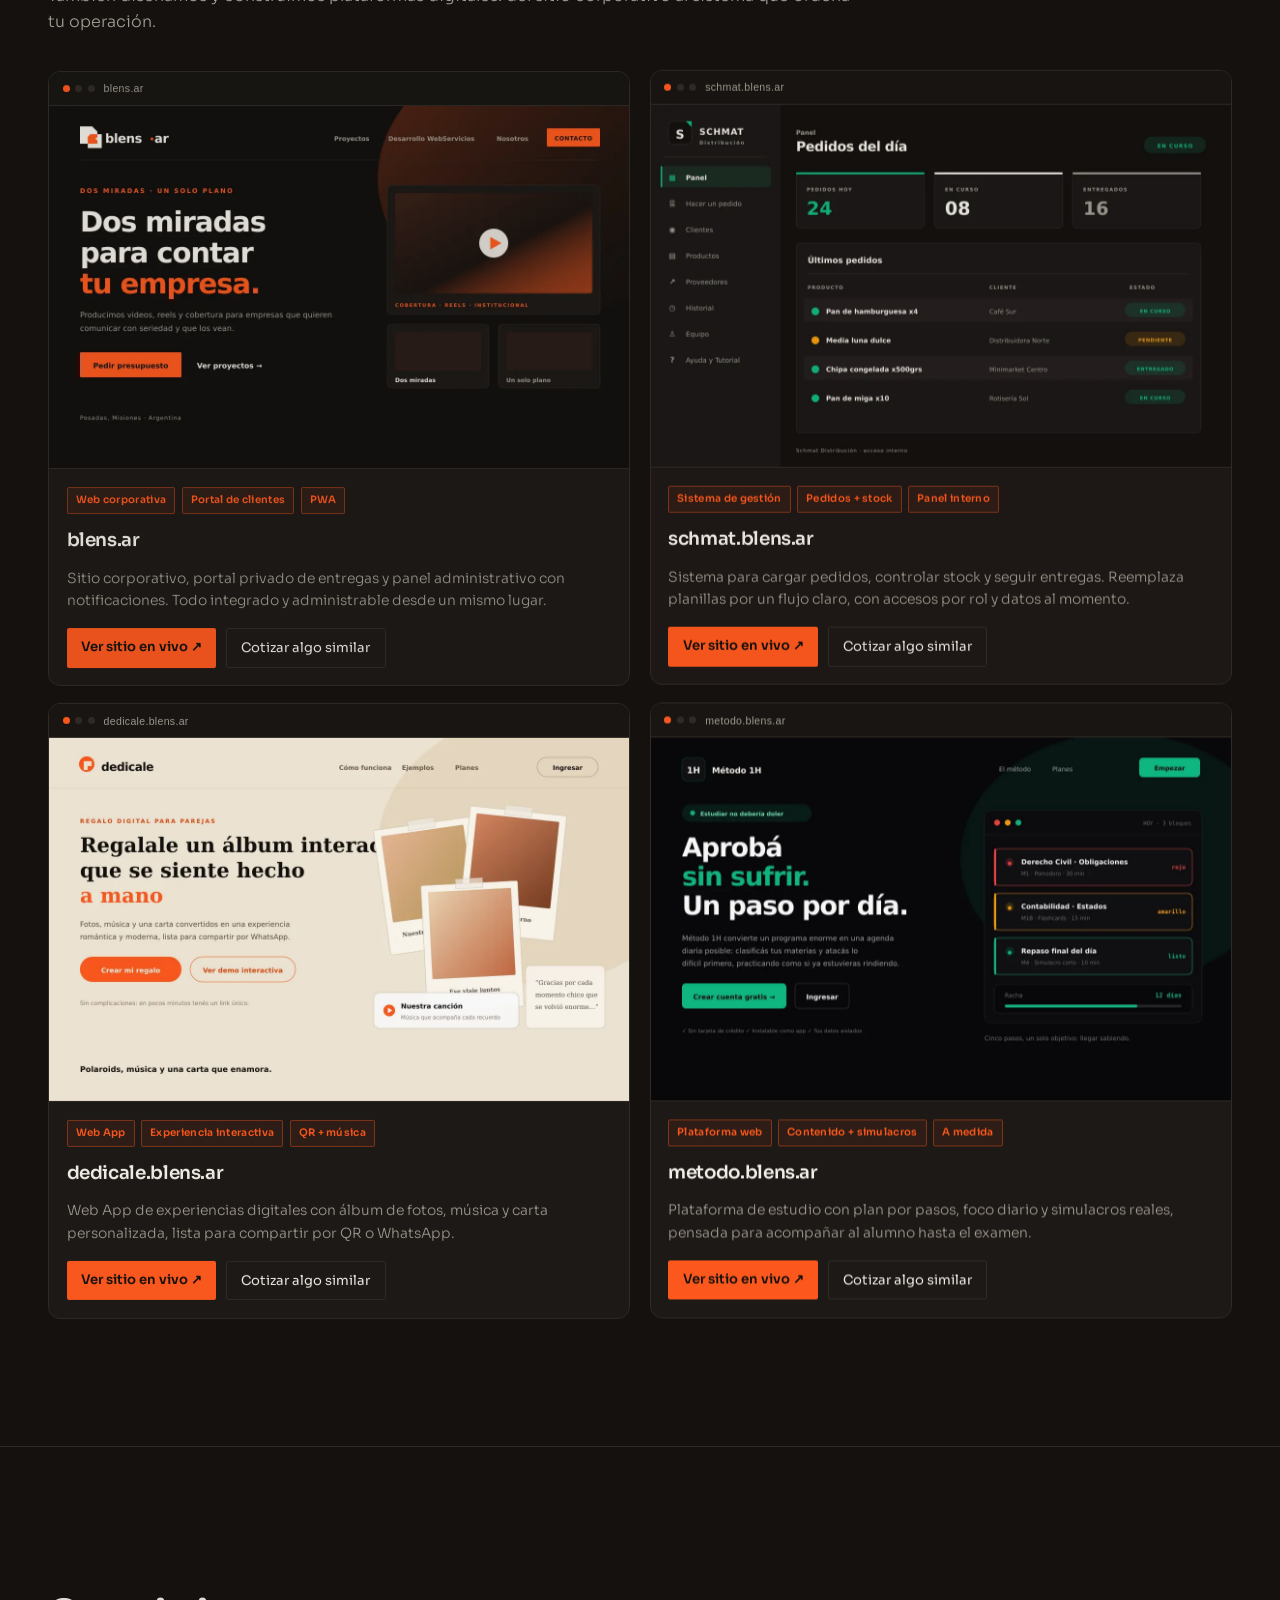
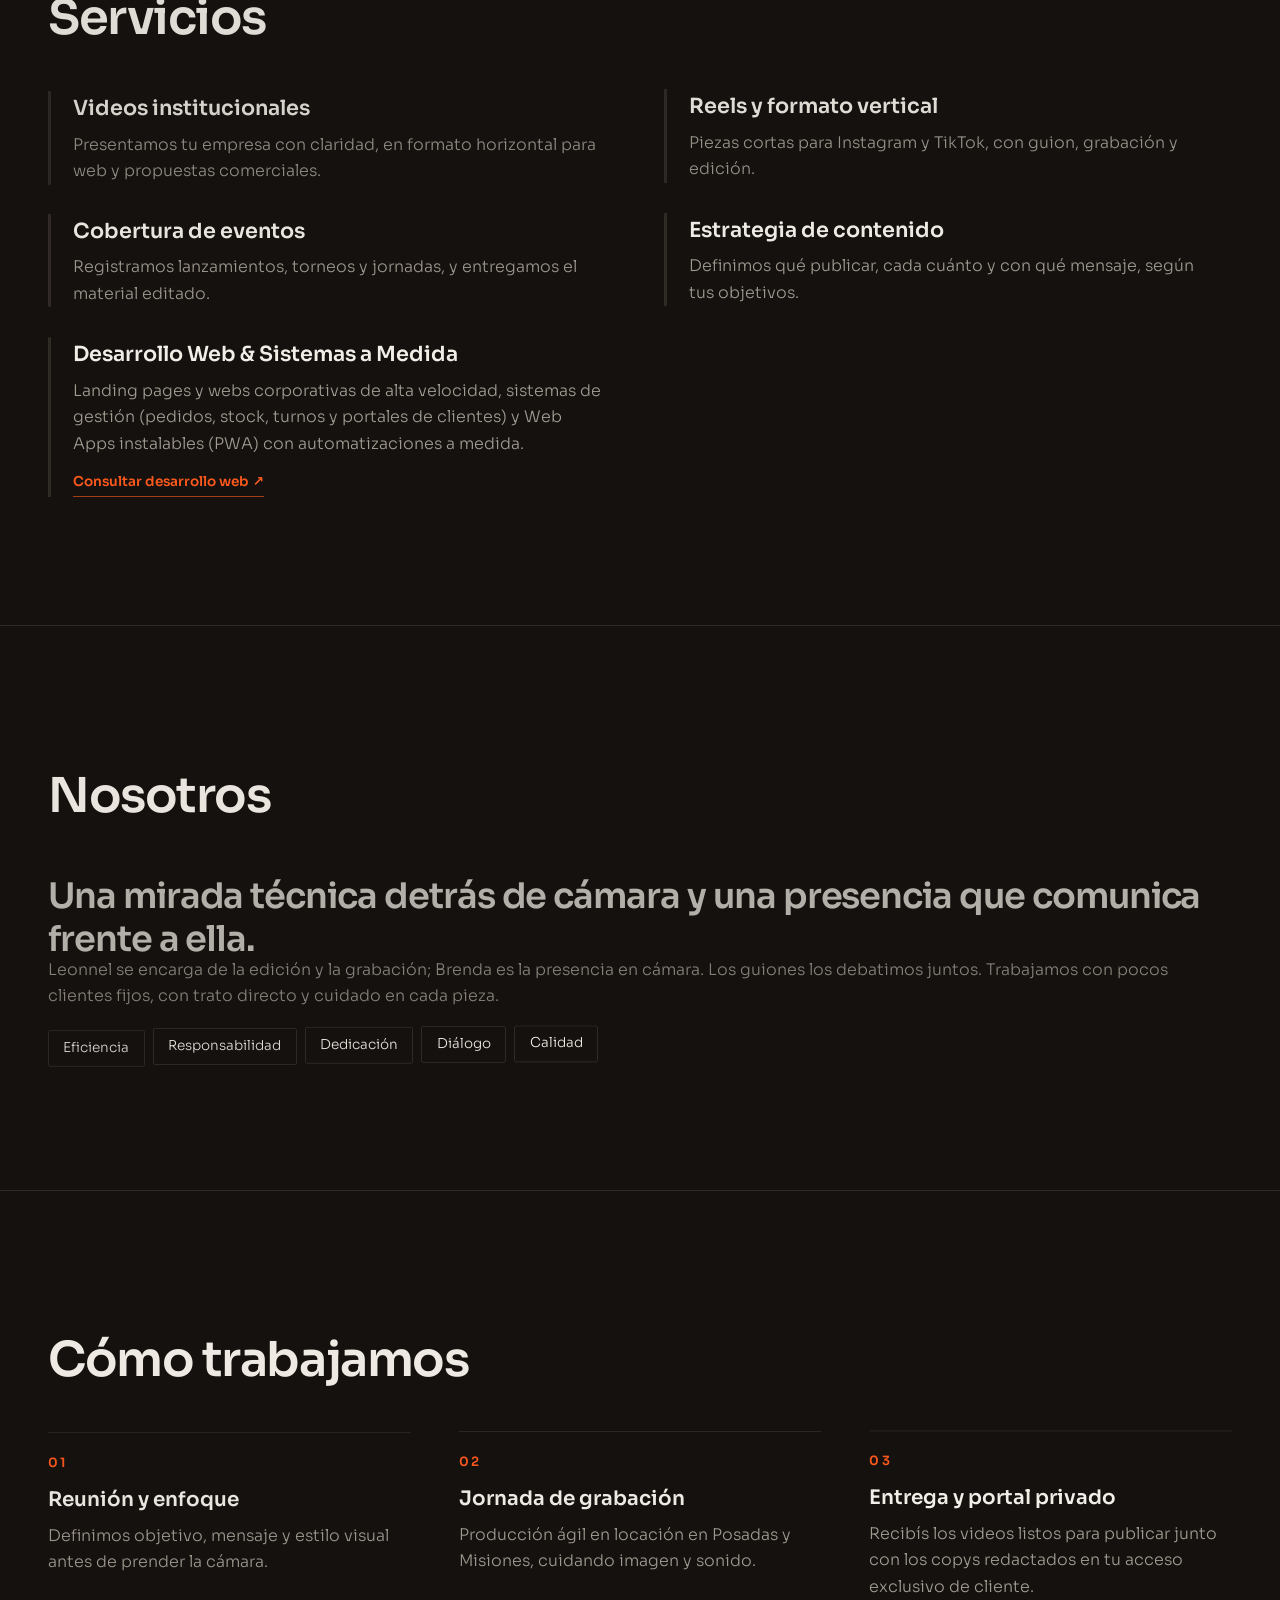
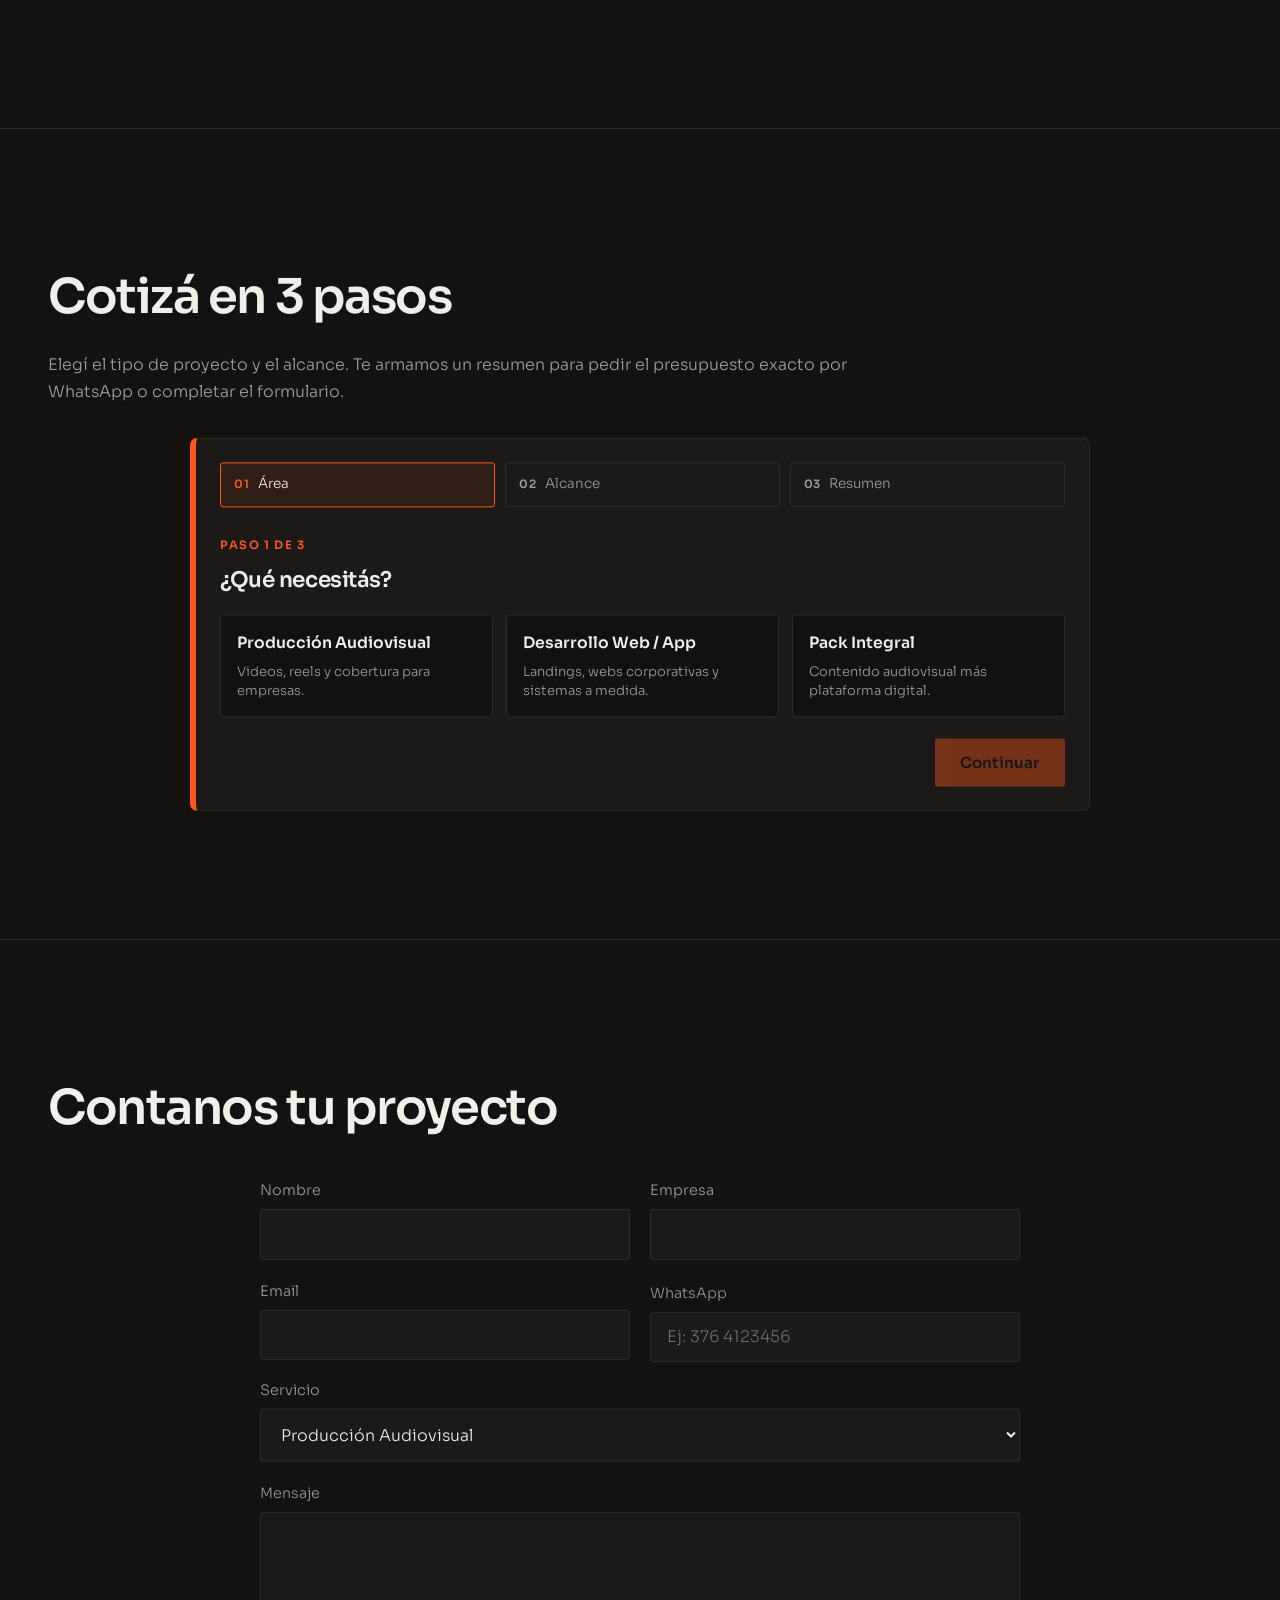
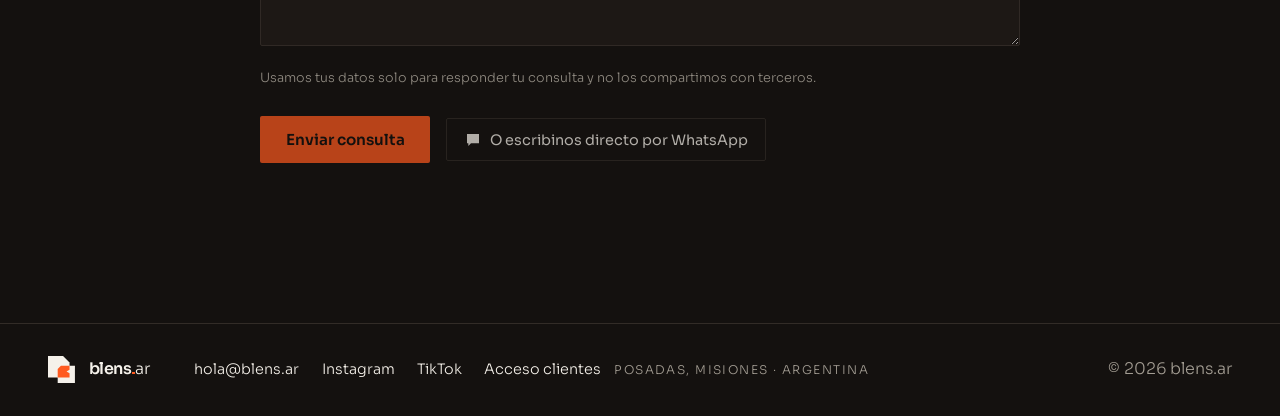
==== commit 1f46434c: "Formato 9:16 y 16:9 automático y manual en proyectos" ====
--- a/public/index.html
+++ b/public/index.html
@@ -24,7 +24,7 @@
 <link rel="preload" as="style" href="https://fonts.googleapis.com/css2?family=Sora:wght@200;400;600;800&display=swap">
 <link rel="stylesheet" href="https://fonts.googleapis.com/css2?family=Sora:wght@200;400;600;800&display=swap" media="print" data-fonts>
 <noscript><link rel="stylesheet" href="https://fonts.googleapis.com/css2?family=Sora:wght@200;400;600;800&display=swap"></noscript>
-<link rel="stylesheet" href="styles.css?v=25">
+<link rel="stylesheet" href="styles.css?v=26">
 </head>
 <body>
 <a class="skip" href="#proyectos">Ir al contenido</a>
@@ -268,6 +268,6 @@
 <script src="assets/ScrollTrigger.min.js" defer></script>
 <script src="assets/player.js?v=13" defer></script>
 <script src="assets/nav.js?v=3" defer></script>
-<script src="main.js?v=22" defer></script>
+<script src="main.js?v=23" defer></script>
 </body>
 </html>
--- a/public/styles.css
+++ b/public/styles.css
@@ -90,7 +90,7 @@
 .pj-media{min-width:0}
 .pj-media .cvw{width:100%;max-width:100%;margin:0}
 .pj-media video{display:block;width:auto;max-width:100%;max-height:76vh;margin:0 auto}
-.pj-tall .pj-media .cvw.dfr{aspect-ratio:9/16}
+.pj-9-16 .pj-media .cvw.dfr{aspect-ratio:9/16}.pj-16-9 .pj-media .cvw.dfr{aspect-ratio:16/9}
 .pj-media .pj-gal{max-width:none;margin:0}
 .pj-info{min-width:0;display:flex;flex-direction:column}
 .pj-info .back{align-self:flex-start;margin-bottom:.9rem}
@@ -99,7 +99,7 @@
 .pj h2{font-size:.92rem;font-weight:600;color:var(--o);margin-bottom:.4rem}.pj .blk{margin-bottom:1rem}.pj .blk p{font-size:.95rem}
 .pj-meta-row{display:grid;grid-template-columns:1fr;gap:0 1.4rem;margin:.2rem 0 .6rem}
 .pj .cta2{margin-top:1.4rem;padding-top:1.1rem;border-top:1px solid var(--line);display:flex;gap:1.2rem;align-items:center;flex-wrap:wrap}
-@media(min-width:900px){.pj-layout{grid-template-columns:minmax(280px,380px) 1fr;gap:2.5rem}.pj.pj-wide .pj-layout{grid-template-columns:minmax(420px,1.15fr) 1fr}.pj-media{position:sticky;top:6.5rem}.pj-info{min-height:76vh}.pj-meta-row{grid-template-columns:repeat(2,minmax(0,1fr))}.pj .cta2{margin-top:auto}}
+@media(min-width:900px){.pj-layout{grid-template-columns:minmax(280px,380px) 1fr;gap:2.5rem}.pj.pj-16-9 .pj-layout{grid-template-columns:minmax(460px,1.35fr) 1fr}.pj-media{position:sticky;top:6.5rem}.pj-info{min-height:76vh}.pj-meta-row{grid-template-columns:repeat(2,minmax(0,1fr))}.pj .cta2{margin-top:auto}}
 .nav form{display:inline}.lg{max-width:360px;margin:22vh auto 4rem;display:grid;gap:1rem;padding:0 1rem}
 .ent{display:grid;grid-template-columns:repeat(auto-fill,minmax(260px,1fr));gap:1px;background:var(--line);border:1px solid var(--line)}
 .ent a{position:relative;display:block;aspect-ratio:16/10;background:var(--c2);overflow:hidden}.ent img{width:100%;height:100%;object-fit:cover;filter:brightness(.65);transition:scale .5s,filter .4s}
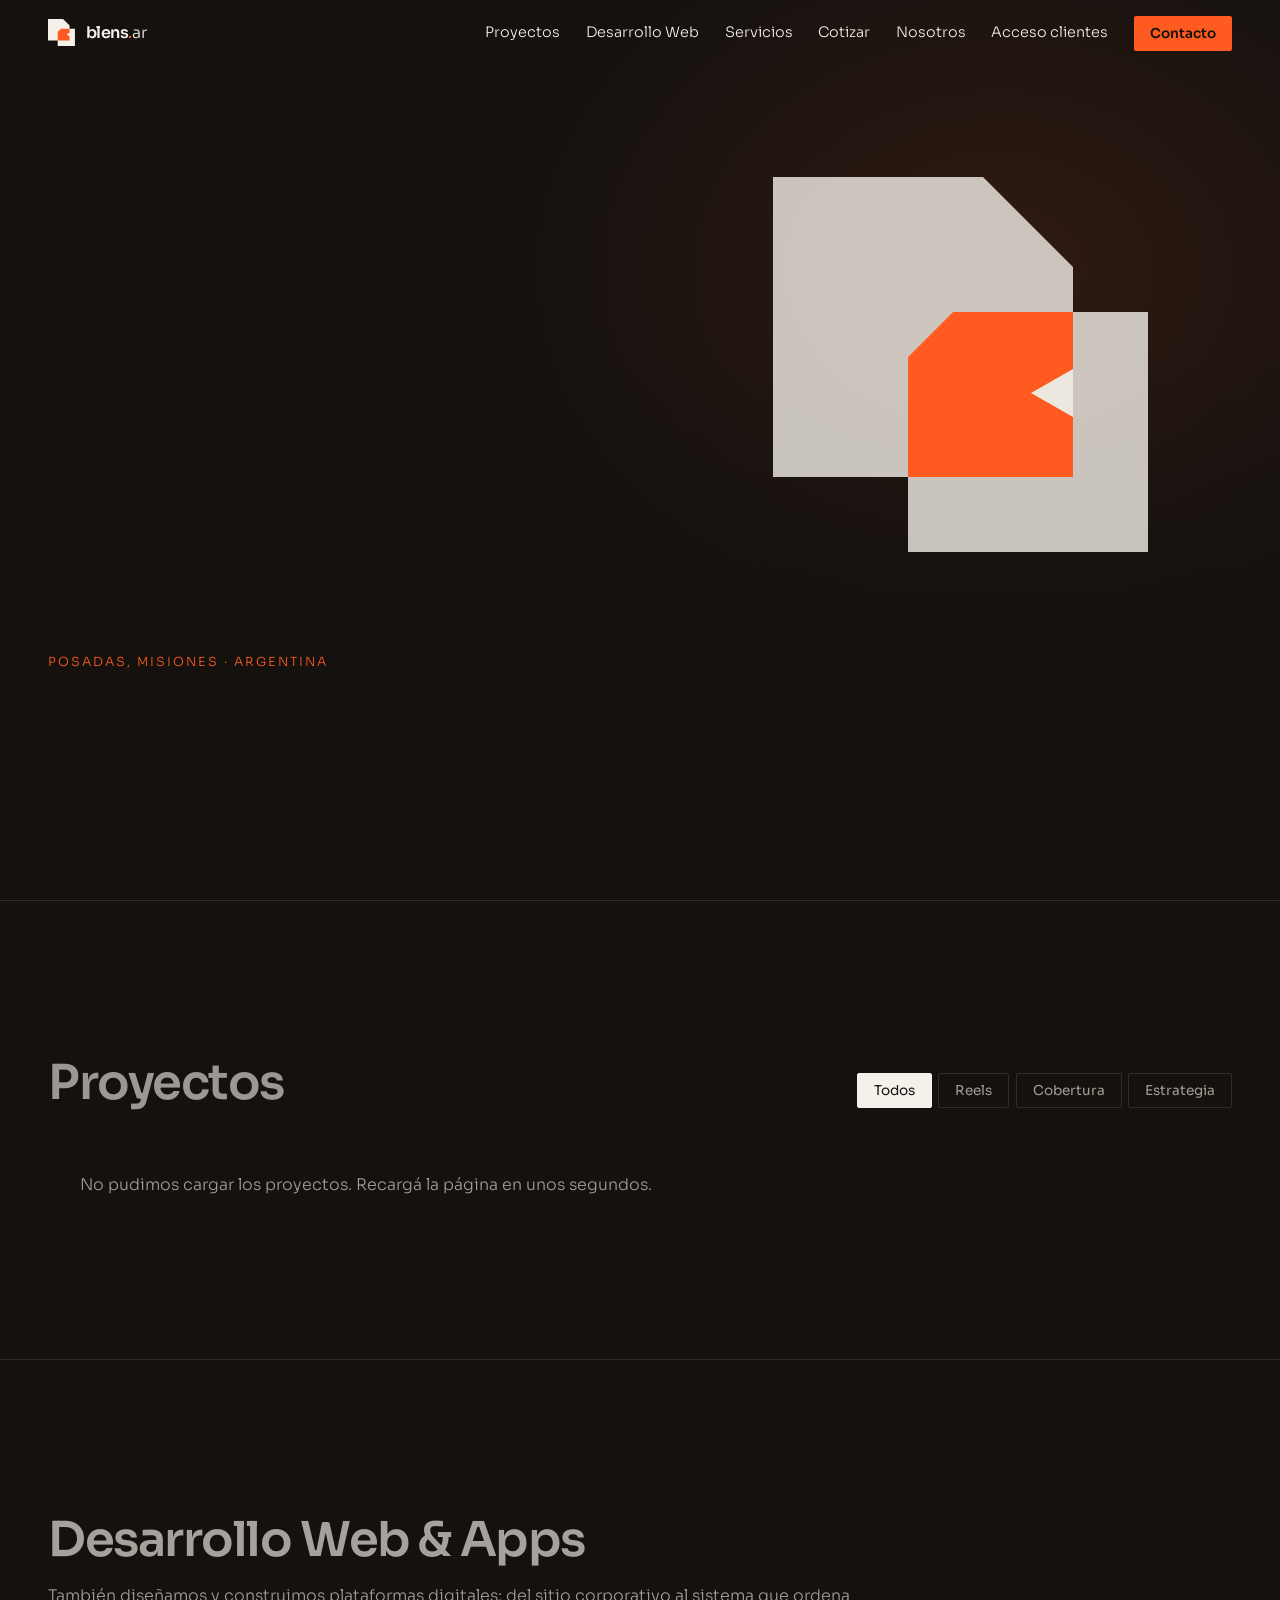
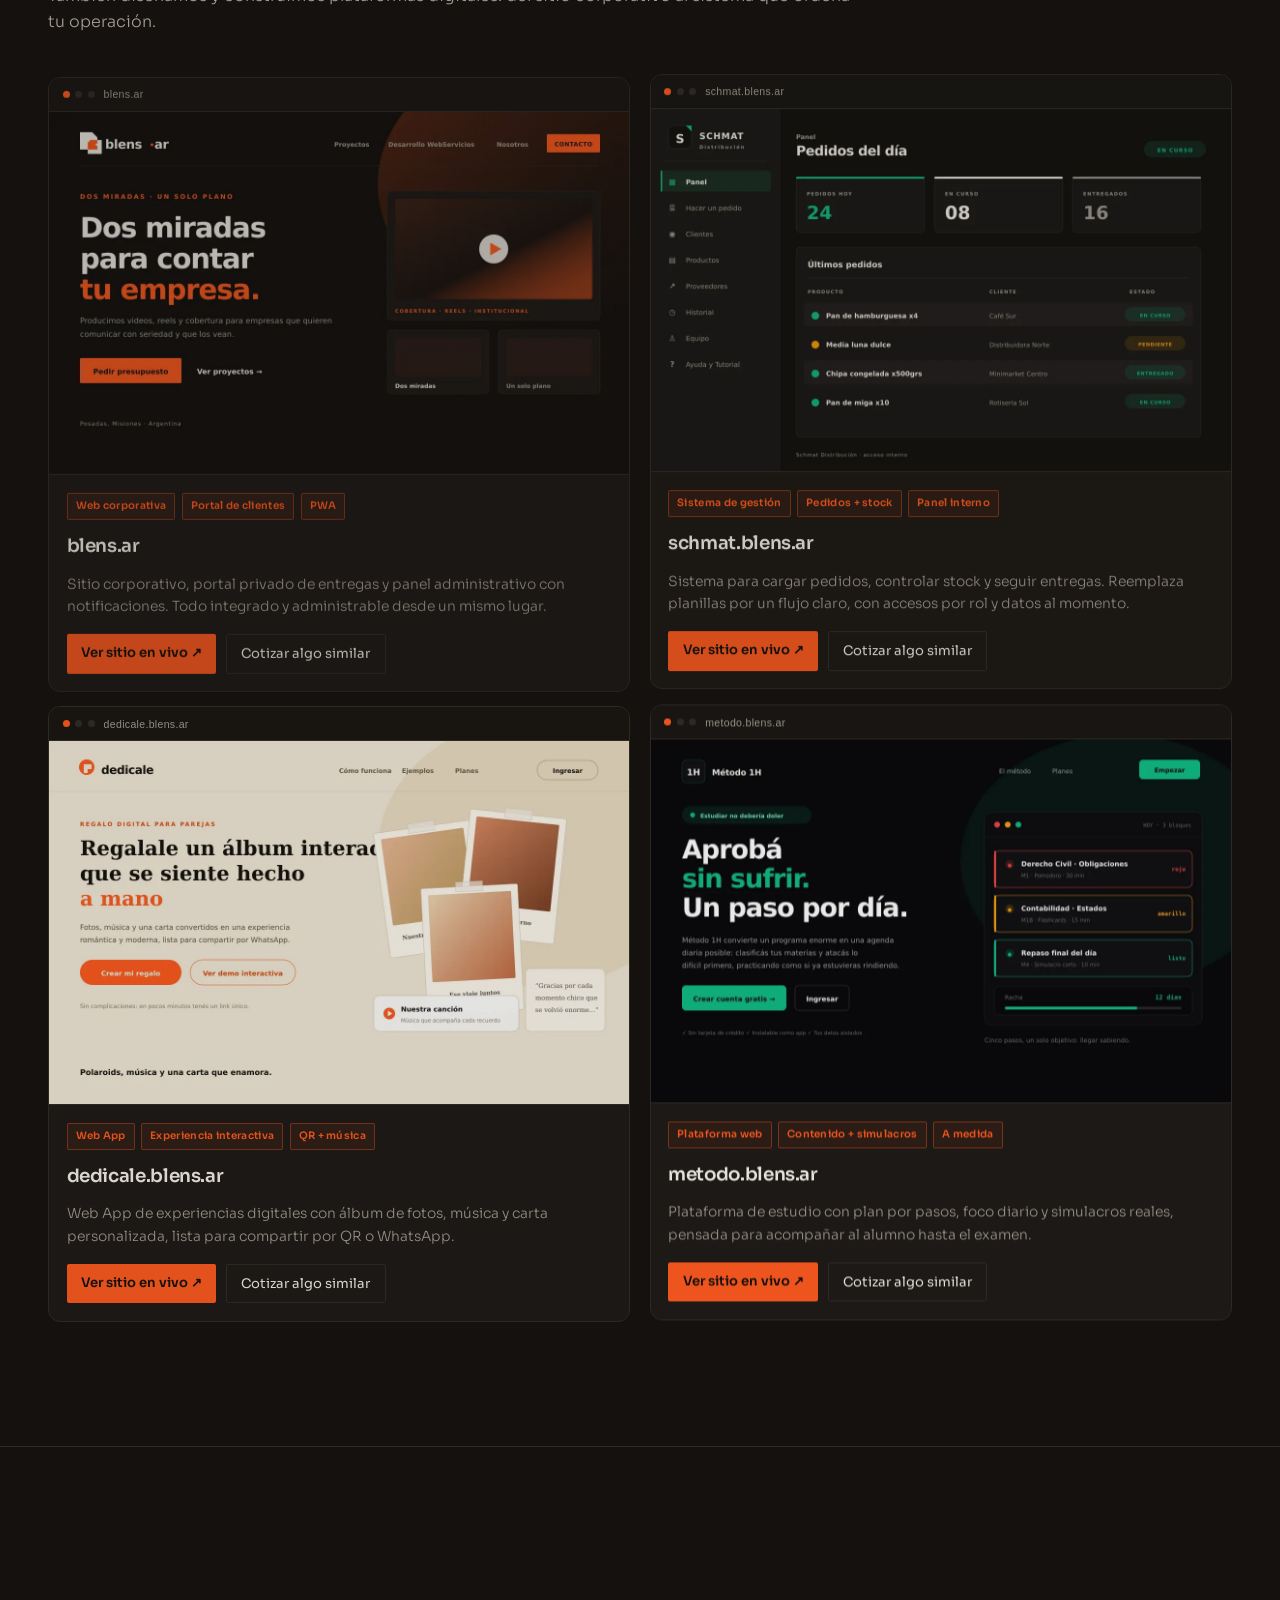
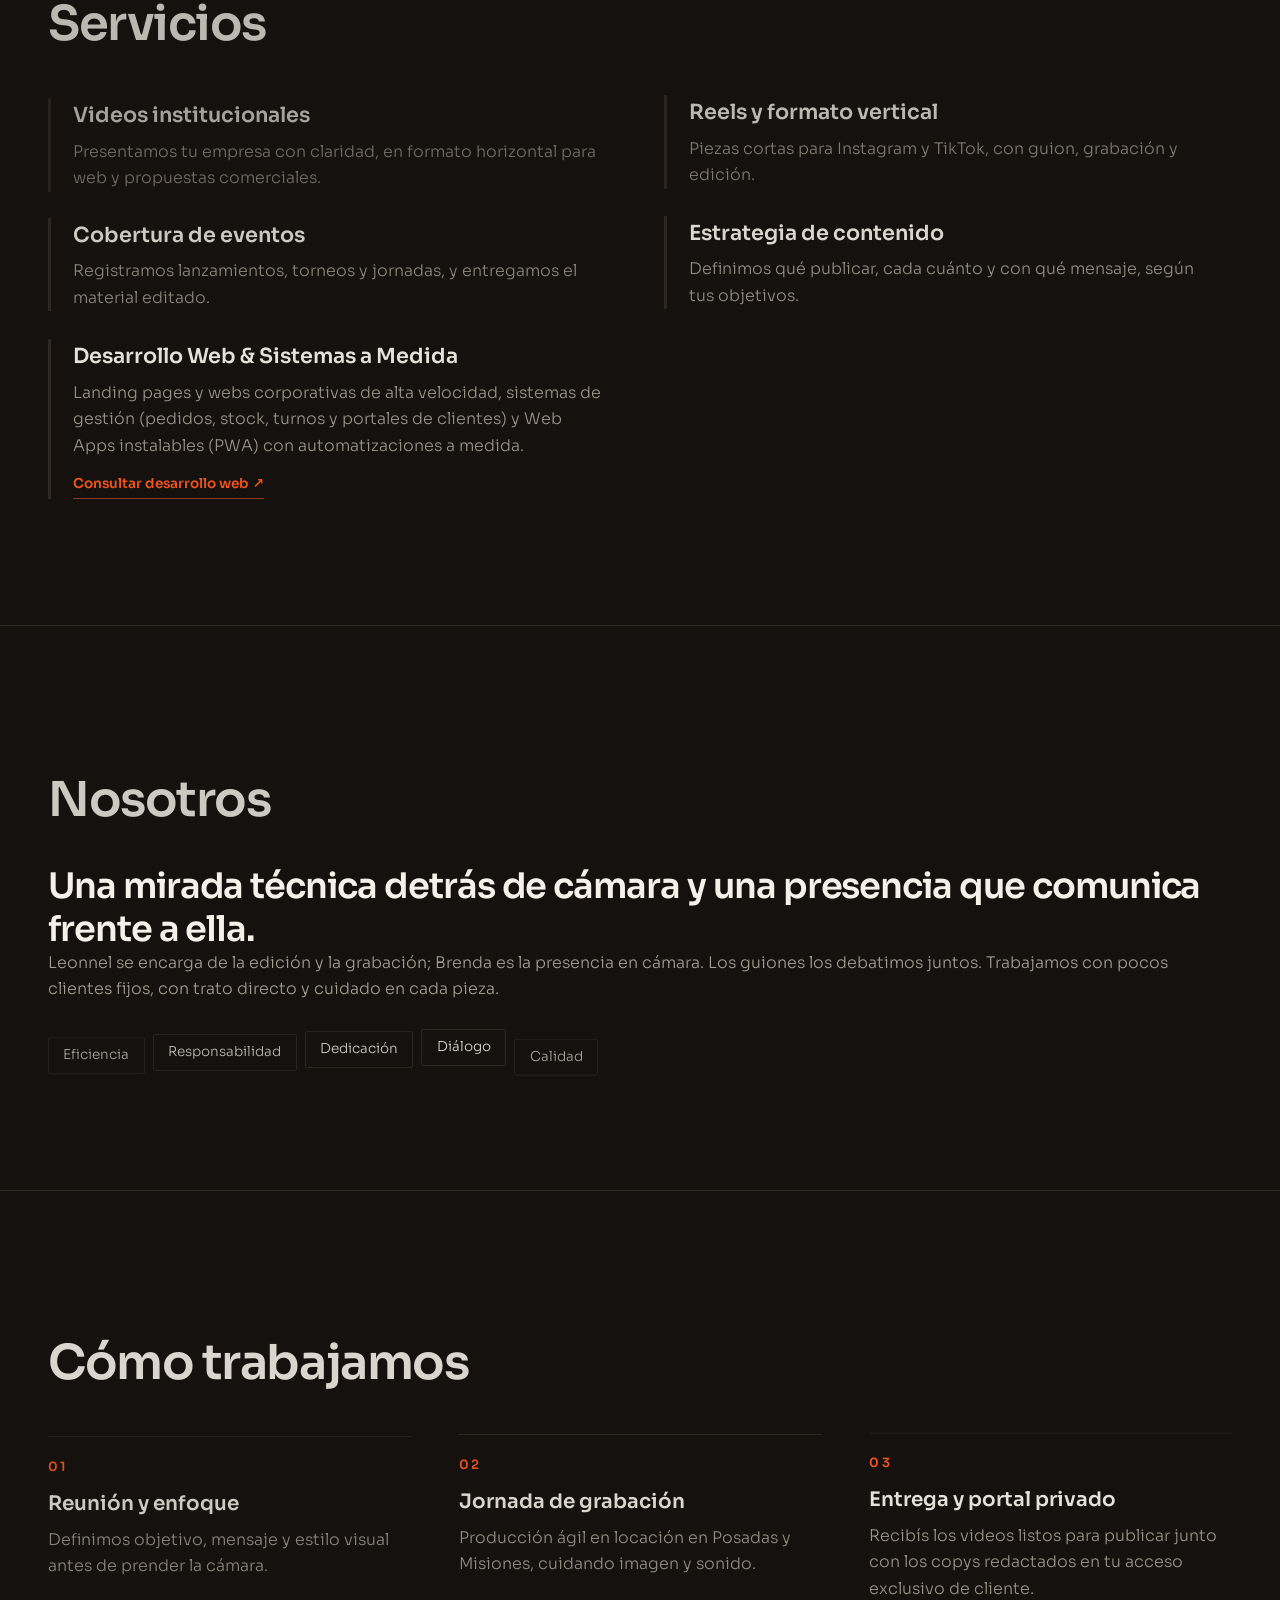
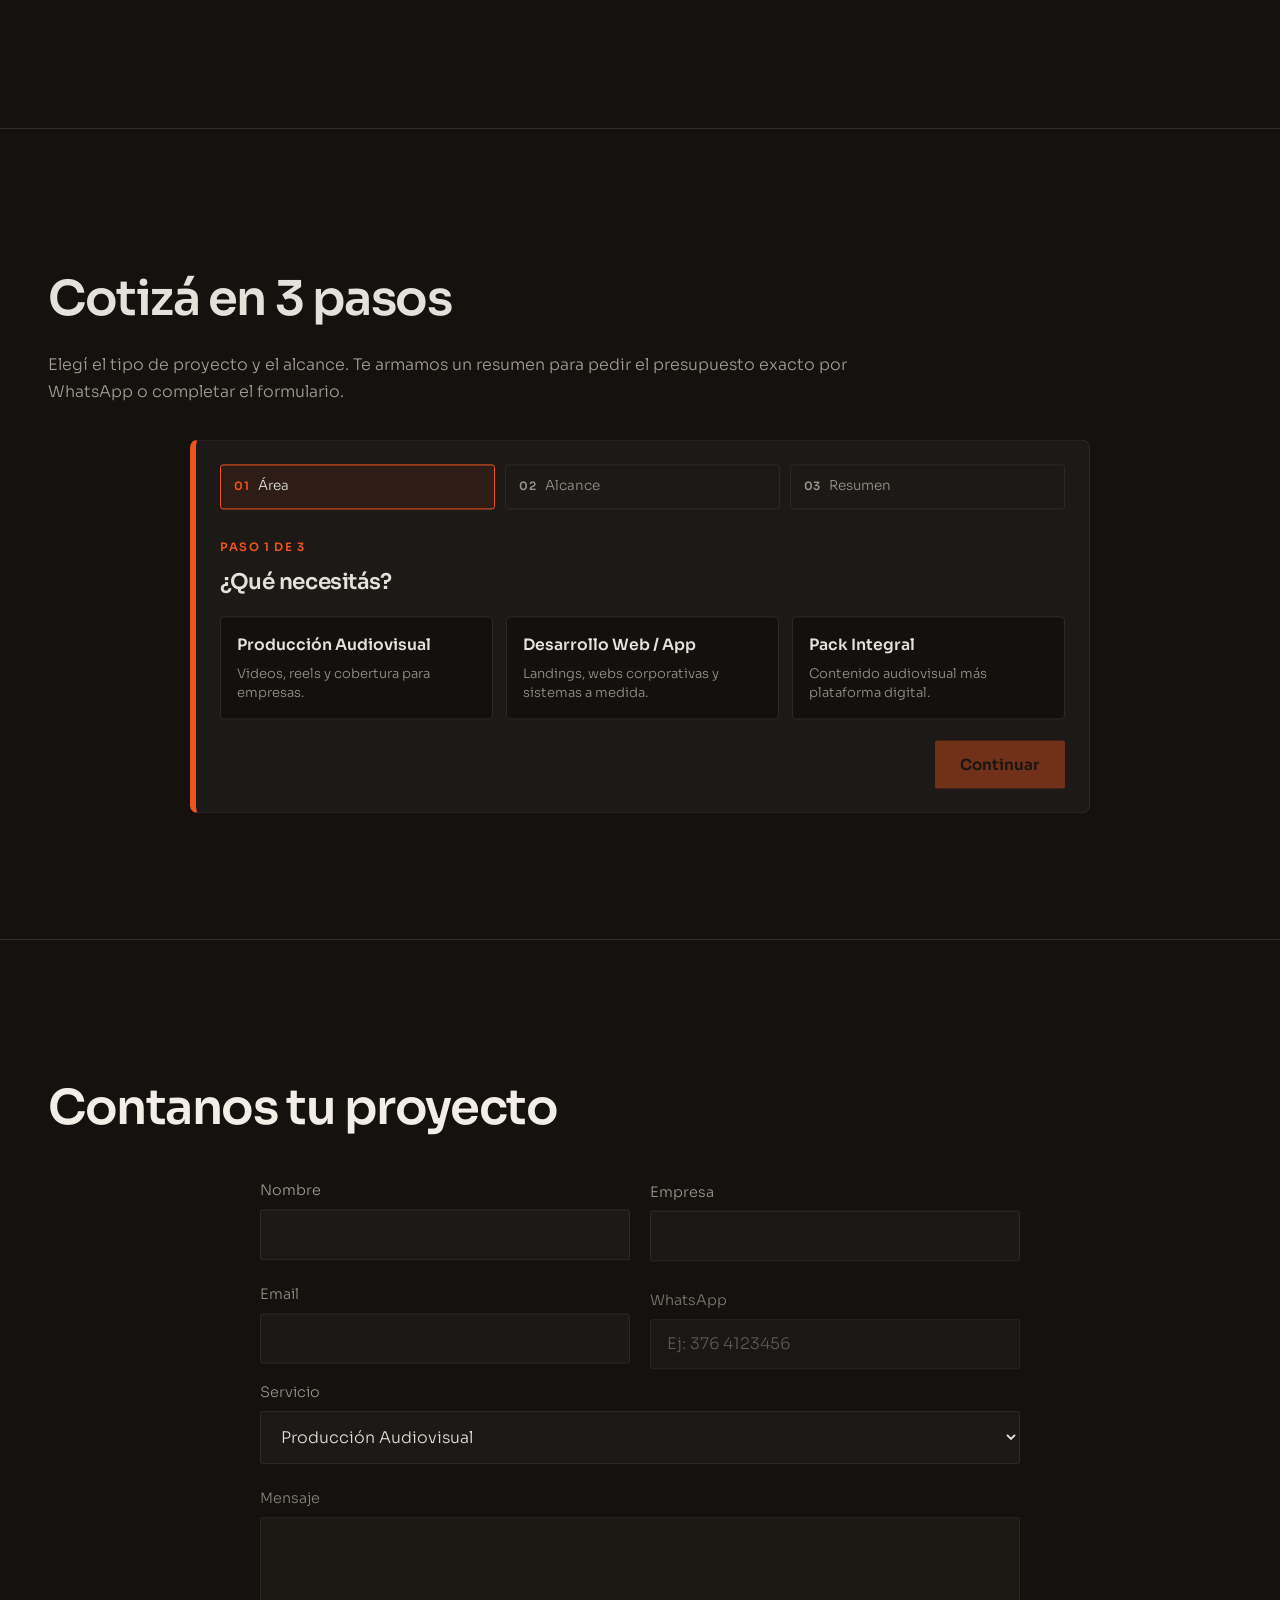
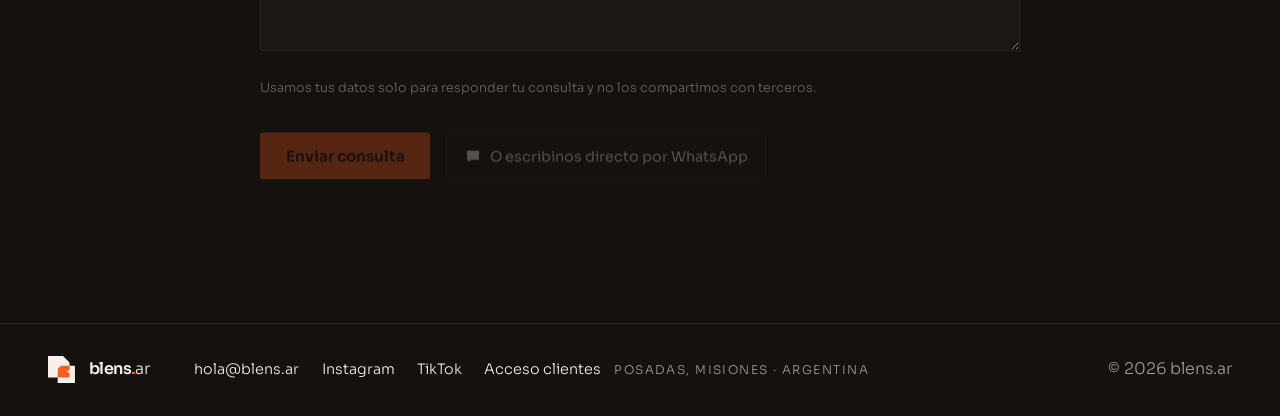
==== commit 99457b69: "Corregir Drive en portfolio y portal - Eliminar links/iframes de Drive en vistas públicas y exponer " ====
--- a/public/index.html
+++ b/public/index.html
@@ -24,7 +24,7 @@
 <link rel="preload" as="style" href="https://fonts.googleapis.com/css2?family=Sora:wght@200;400;600;800&display=swap">
 <link rel="stylesheet" href="https://fonts.googleapis.com/css2?family=Sora:wght@200;400;600;800&display=swap" media="print" data-fonts>
 <noscript><link rel="stylesheet" href="https://fonts.googleapis.com/css2?family=Sora:wght@200;400;600;800&display=swap"></noscript>
-<link rel="stylesheet" href="styles.css?v=26">
+<link rel="stylesheet" href="styles.css?v=27">
 </head>
 <body>
 <a class="skip" href="#proyectos">Ir al contenido</a>
@@ -266,8 +266,8 @@
 
 <script src="assets/gsap.min.js" defer></script>
 <script src="assets/ScrollTrigger.min.js" defer></script>
-<script src="assets/player.js?v=13" defer></script>
+<script src="assets/player.js?v=14" defer></script>
 <script src="assets/nav.js?v=3" defer></script>
-<script src="main.js?v=23" defer></script>
+<script src="main.js?v=24" defer></script>
 </body>
 </html>
--- a/public/styles.css
+++ b/public/styles.css
@@ -92,6 +92,8 @@
 .pj-media video{display:block;width:auto;max-width:100%;max-height:76vh;margin:0 auto}
 .pj-9-16 .pj-media .cvw.dfr{aspect-ratio:9/16}.pj-16-9 .pj-media .cvw.dfr{aspect-ratio:16/9}
 .pj-media .pj-gal{max-width:none;margin:0}
+.cvw.native{aspect-ratio:16/9;width:100%;max-width:1100px;margin:0 auto}.pj-9-16 .pj-media .cvw.native{aspect-ratio:9/16;max-width:420px}.pj-16-9 .pj-media .cvw.native{aspect-ratio:16/9;max-width:1100px}
+.cvw.native video{position:absolute;inset:0;width:100%;height:100%;max-width:none;max-height:none;object-fit:contain}
 .pj-info{min-width:0;display:flex;flex-direction:column}
 .pj-info .back{align-self:flex-start;margin-bottom:.9rem}
 .pj-cat{width:fit-content;font-size:.72rem;font-weight:700;letter-spacing:.12em;text-transform:uppercase;color:var(--o);border:1px solid rgba(255,90,31,.45);background:rgba(255,90,31,.08);padding:.28rem .6rem;border-radius:3px}
